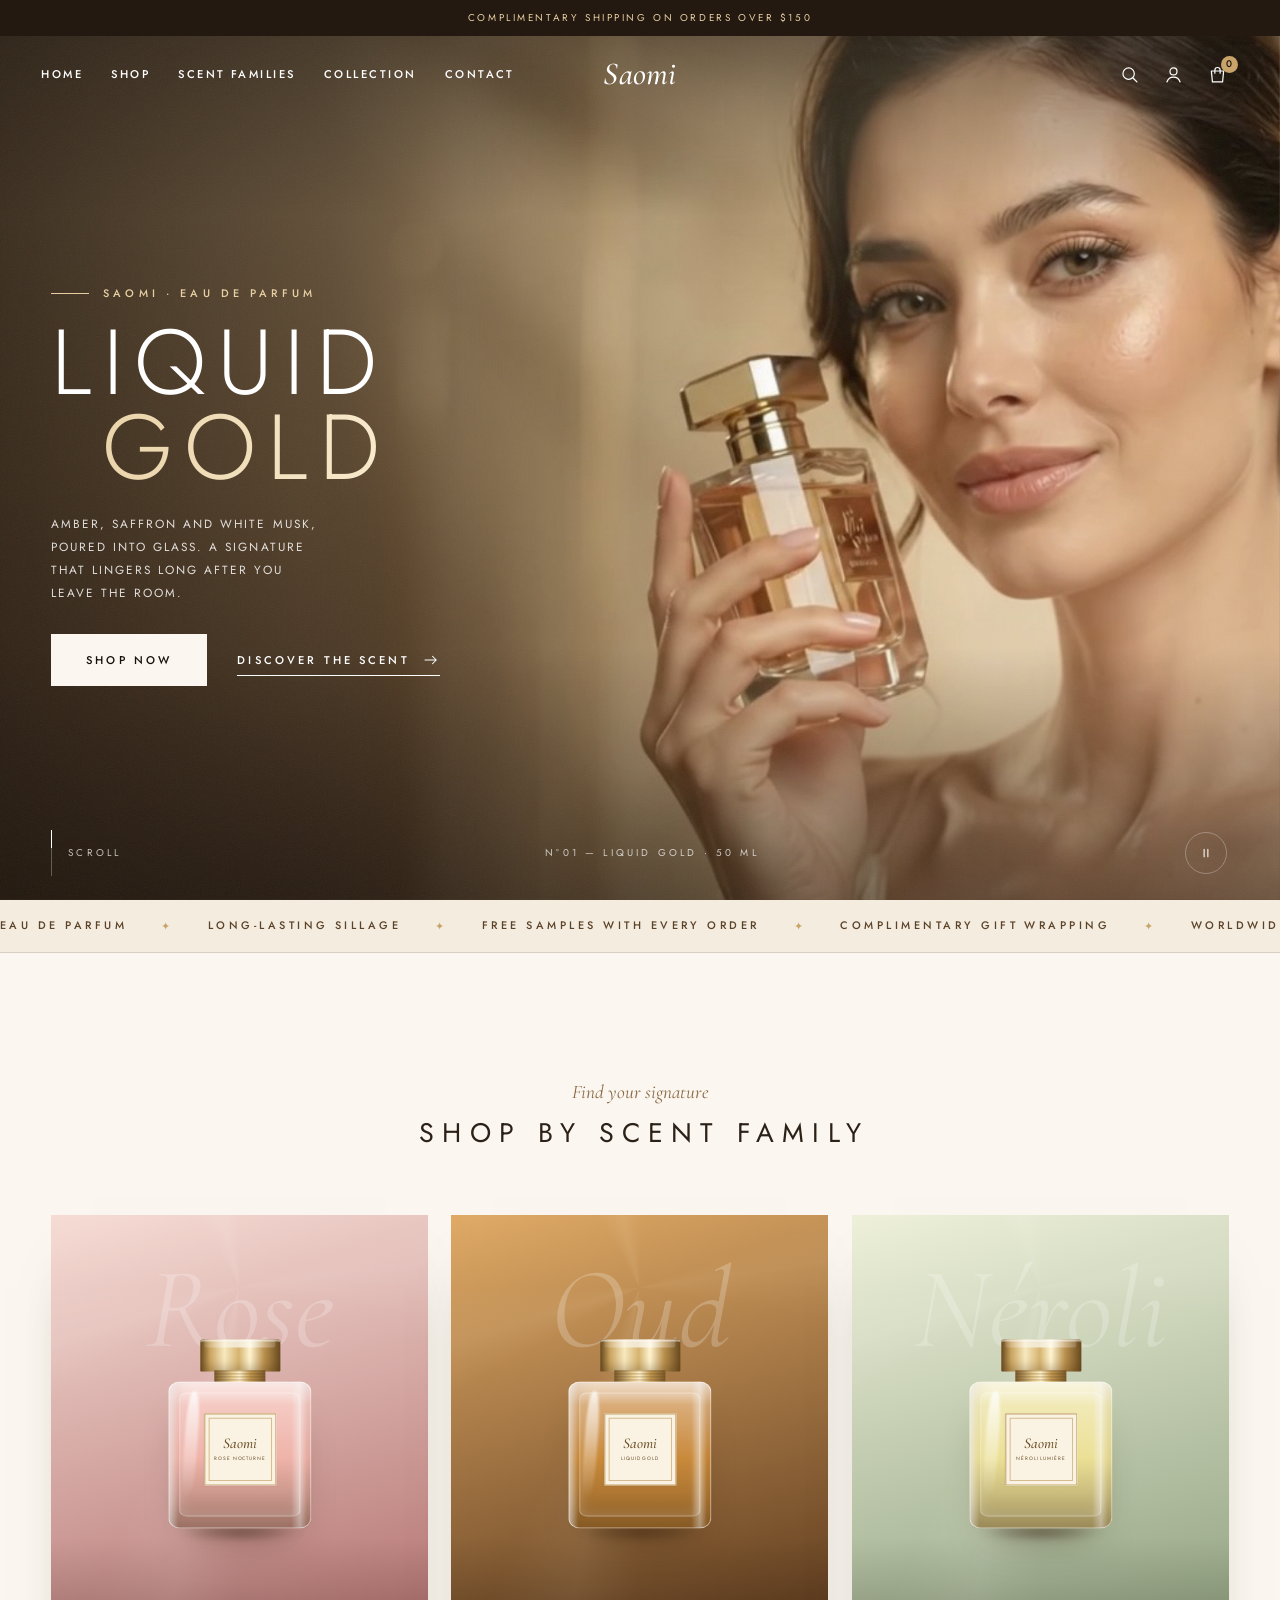
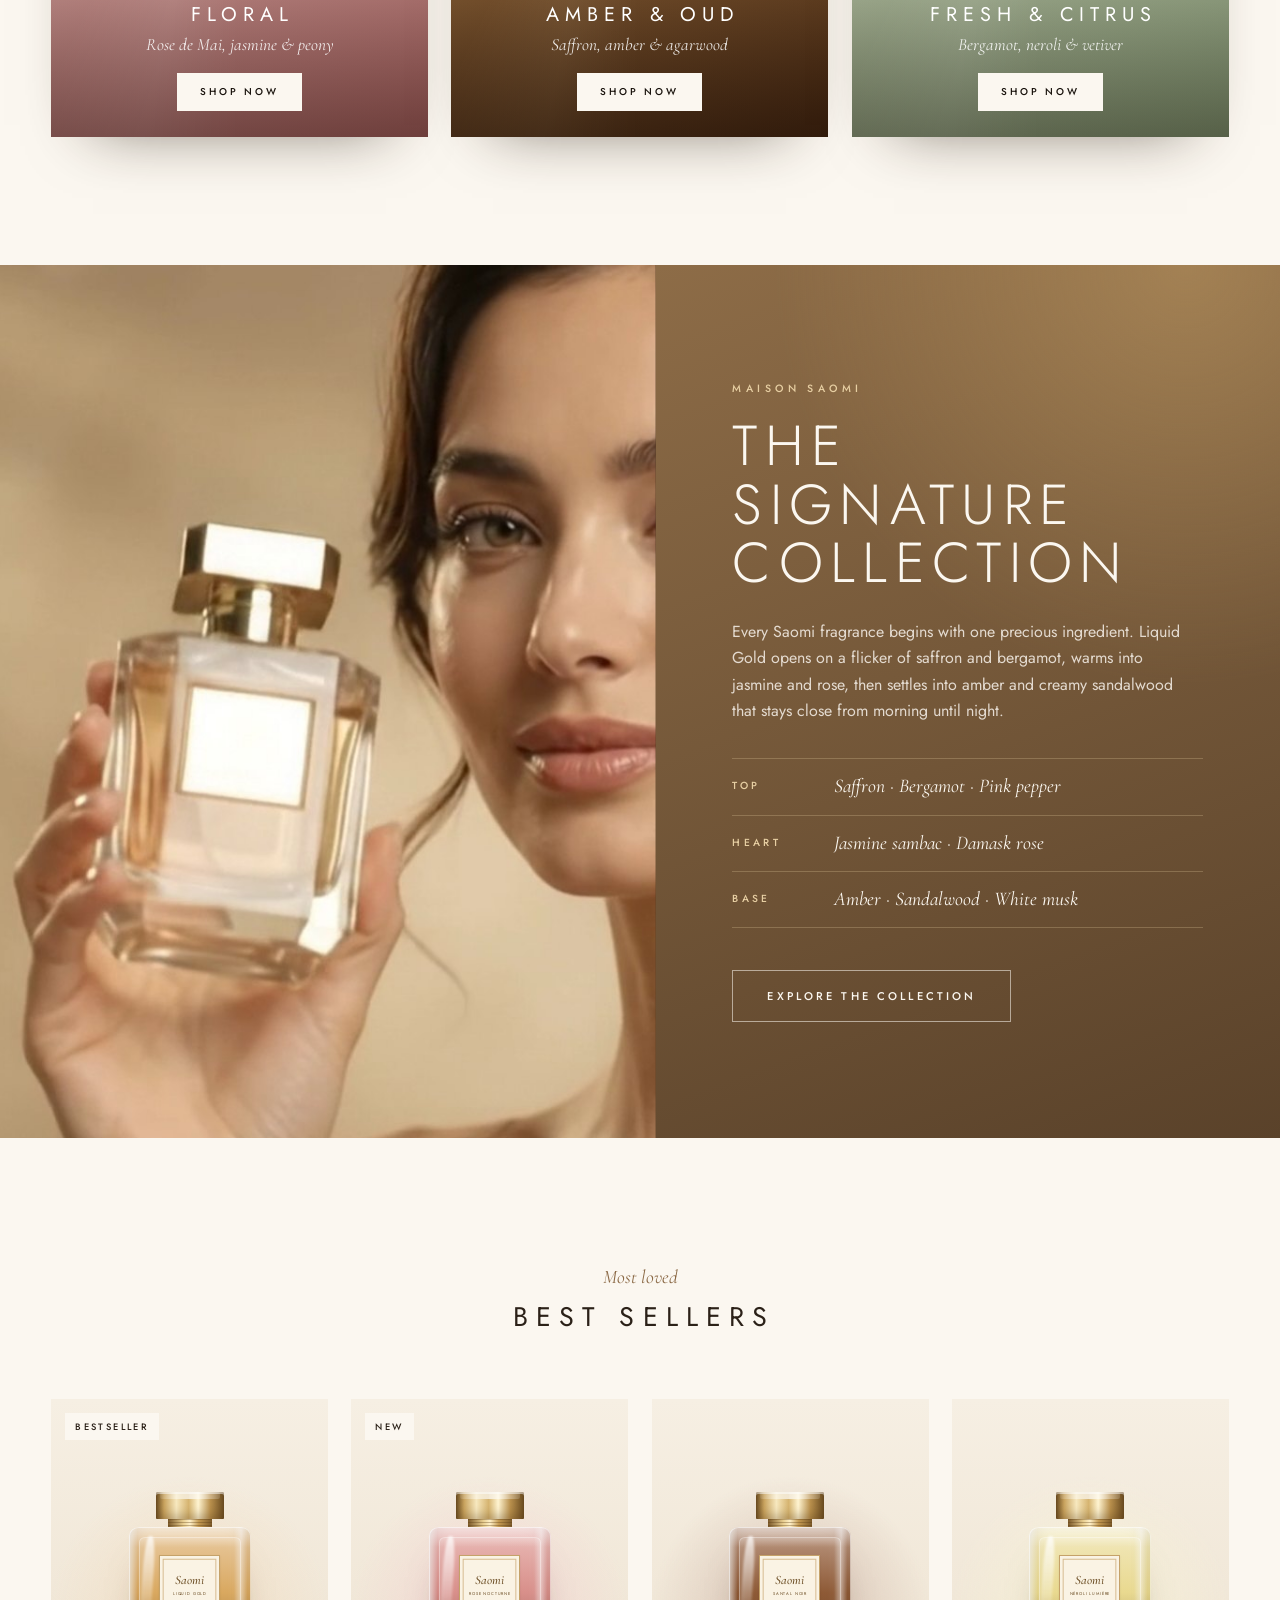
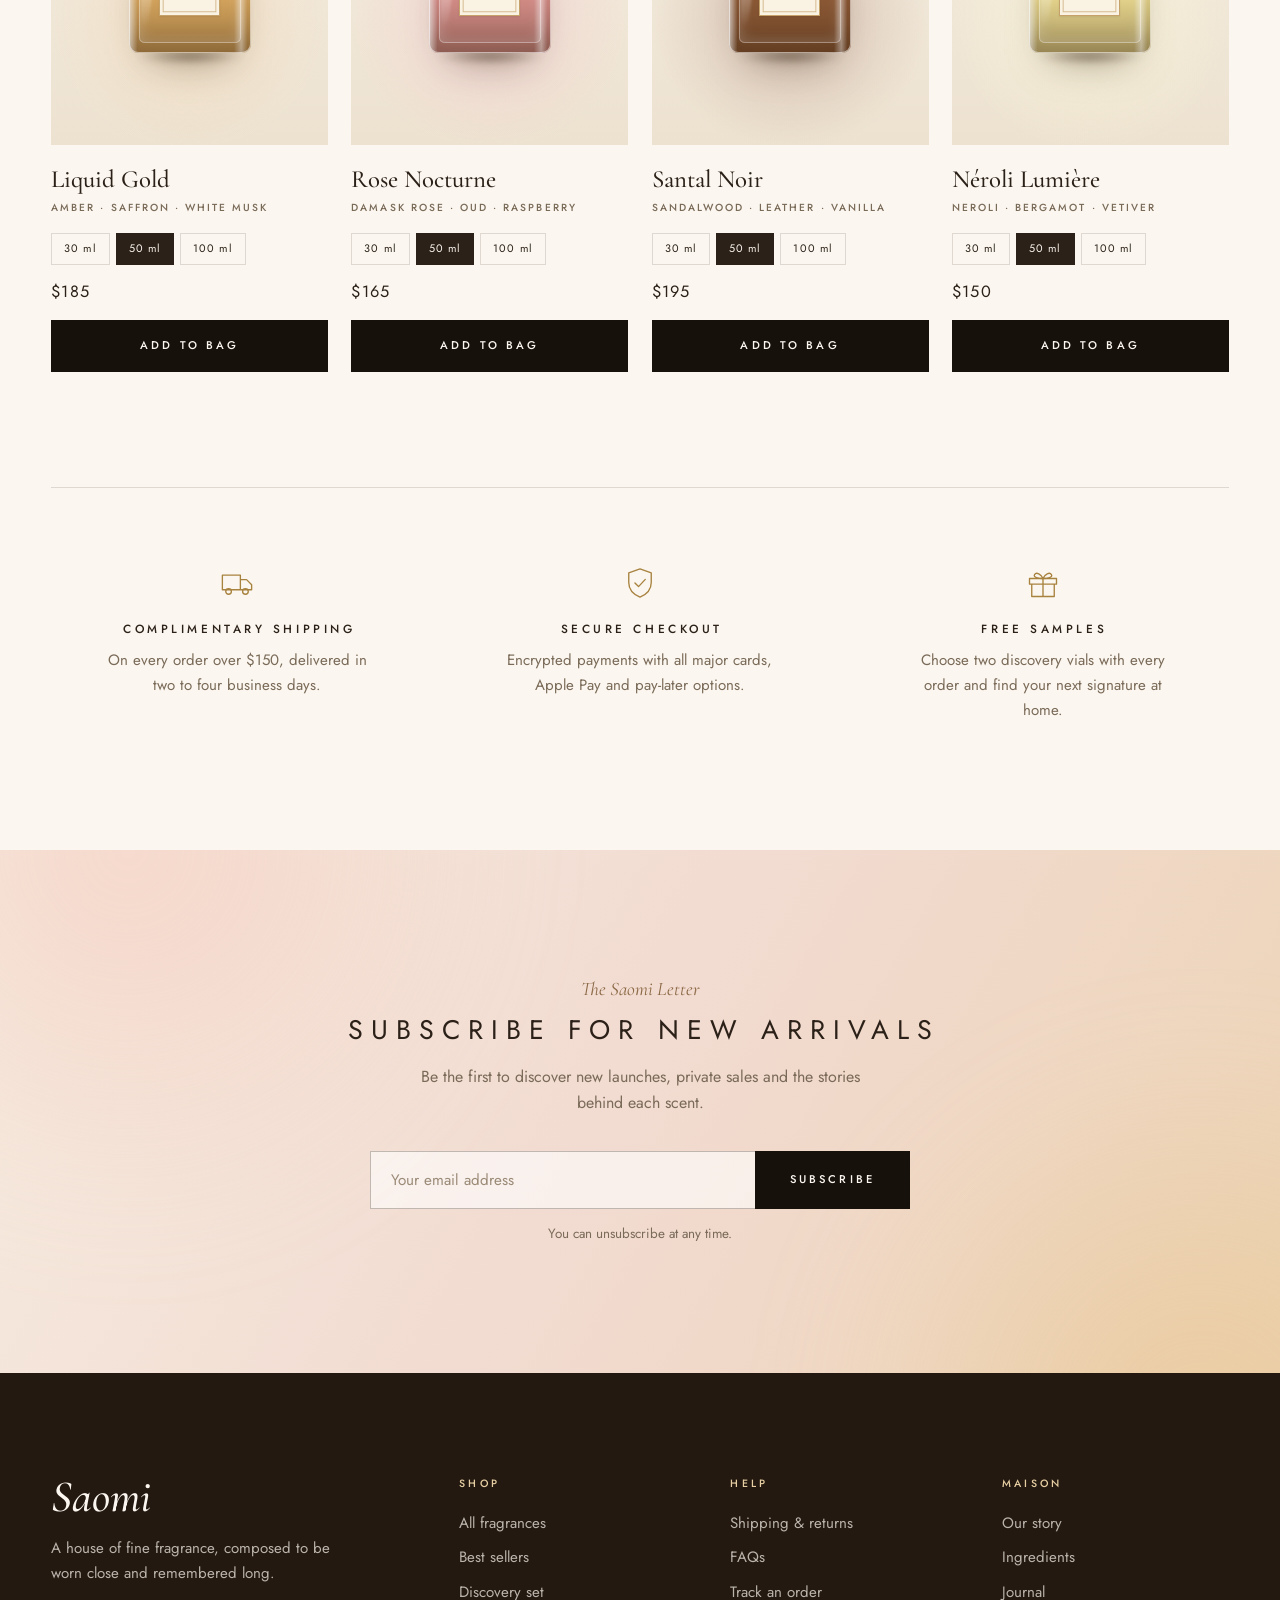
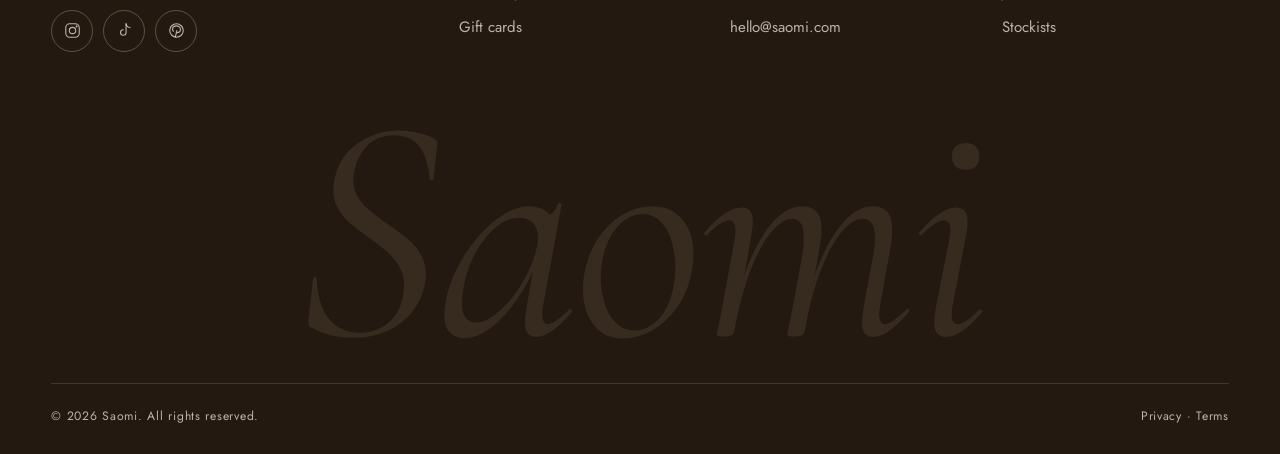
==== index.html @ f7438715 "Add animated Saomi perfume landing page Video hero with a crossfade loop, intro loader, scroll revea" ====
<!doctype html>
<html lang="en" class="no-js">
<head>
  <meta charset="utf-8">
  <meta name="viewport" content="width=device-width, initial-scale=1, viewport-fit=cover">
  <title>Saomi — Liquid Gold Eau de Parfum</title>
  <meta name="description" content="Saomi is a house of fine fragrance. Discover Liquid Gold, an eau de parfum of amber, saffron and white musk.">
  <meta name="theme-color" content="#231910">
  <meta property="og:title" content="Saomi — Liquid Gold Eau de Parfum">
  <meta property="og:description" content="Amber, saffron and white musk, poured into glass.">
  <meta property="og:image" content="assets/img/hero-poster.jpg">
  <link rel="icon" href="assets/img/favicon.svg" type="image/svg+xml">

  <script>
    // Flag JS early so the intro states apply before first paint; failsafe-reveal if main.js never runs.
    (function (d) {
      d.className = d.className.replace('no-js', 'js');
      setTimeout(function () { d.classList.add('is-loaded'); }, 5000);
    })(document.documentElement);
  </script>

  <link rel="preconnect" href="https://fonts.googleapis.com">
  <link rel="preconnect" href="https://fonts.gstatic.com" crossorigin>
  <link rel="stylesheet" href="https://fonts.googleapis.com/css2?family=Cormorant+Garamond:ital,wght@0,400;0,500;1,400;1,500&family=Jost:wght@300;400;500&display=swap">
  <link rel="preload" as="image" href="assets/img/hero-poster.jpg">
  <link rel="stylesheet" href="css/styles.css">
</head>
<body>
  <a class="skip-link" href="#main">Skip to content</a>

  <!-- Intro loader -->
  <div class="loader" aria-hidden="true">
    <div class="loader__inner">
      <span class="loader__logo"><span style="--i:0">S</span><span style="--i:1">a</span><span style="--i:2">o</span><span style="--i:3">m</span><span style="--i:4">i</span></span>
      <span class="loader__line"></span>
      <span class="loader__tag">Maison de Parfum</span>
    </div>
  </div>

  <!-- Announcement bar + header -->
  <div class="site-top" data-site-top>
    <div class="announce" aria-label="Store announcements">
      <p class="announce__msg is-active">Complimentary shipping on orders over $150</p>
      <p class="announce__msg">Two free samples with every order</p>
      <p class="announce__msg">Gift wrapping now available on all fragrances</p>
    </div>

    <header class="header">
      <div class="header__inner">
        <button class="icon-btn menu-toggle" type="button" aria-label="Open menu" aria-expanded="false" aria-controls="drawer" data-menu-open>
          <svg viewBox="0 0 24 24" aria-hidden="true"><path d="M3 8h18M3 16h12"/></svg>
        </button>

        <nav class="nav" aria-label="Primary">
          <a href="#top">Home</a>
          <a href="#bestsellers">Shop</a>
          <a href="#families">Scent Families</a>
          <a href="#collection">Collection</a>
          <a href="#contact">Contact</a>
        </nav>

        <a class="logo" href="#top" aria-label="Saomi home">Saomi</a>

        <div class="header__actions">
          <a class="icon-btn" href="#bestsellers" aria-label="Search">
            <svg viewBox="0 0 24 24" aria-hidden="true"><circle cx="11" cy="11" r="6.5"/><path d="m16 16 4.5 4.5"/></svg>
          </a>
          <a class="icon-btn icon-btn--account" href="#contact" aria-label="Account">
            <svg viewBox="0 0 24 24" aria-hidden="true"><circle cx="12" cy="8.5" r="4"/><path d="M4.5 20.5c1.2-3.6 4-5.5 7.5-5.5s6.3 1.9 7.5 5.5"/></svg>
          </a>
          <a class="icon-btn bag" href="#bestsellers" aria-label="Shopping bag, 0 items" data-bag>
            <svg viewBox="0 0 24 24" aria-hidden="true"><path d="M5 8h14l-1.2 12.5H6.2z"/><path d="M9 10.5V7a3 3 0 0 1 6 0v3.5"/></svg>
            <span class="bag__count" data-bag-count>0</span>
          </a>
        </div>
      </div>
    </header>
  </div>

  <!-- Mobile drawer -->
  <div class="drawer" id="drawer" data-drawer>
    <div class="drawer__overlay" data-menu-close></div>
    <div class="drawer__panel" role="dialog" aria-modal="true" aria-label="Menu">
      <div class="drawer__head">
        <span class="logo logo--dark">Saomi</span>
        <button class="icon-btn" type="button" aria-label="Close menu" data-menu-close>
          <svg viewBox="0 0 24 24" aria-hidden="true"><path d="m6 6 12 12M18 6 6 18"/></svg>
        </button>
      </div>
      <nav class="drawer__nav" aria-label="Mobile">
        <a href="#top" style="--i:0">Home</a>
        <a href="#bestsellers" style="--i:1">Shop</a>
        <a href="#families" style="--i:2">Scent Families</a>
        <a href="#collection" style="--i:3">Collection</a>
        <a href="#contact" style="--i:4">Contact</a>
      </nav>
      <p class="drawer__foot">Complimentary shipping on orders over $150</p>
    </div>
  </div>

  <main id="main">
    <!-- Hero -->
    <section class="hero" id="top" aria-label="Liquid Gold">
      <div class="hero__media" data-hero-media>
        <div class="hero__zoom">
          <video class="hero__video is-active is-front" src="assets/video/hero.mp4" poster="assets/img/hero-poster.jpg" autoplay loop muted playsinline preload="auto" data-hero-video></video>
          <video class="hero__video" data-src="assets/video/hero.mp4" muted playsinline preload="auto" data-hero-video></video>
        </div>
        <div class="hero__glow"></div>
        <div class="hero__shade"></div>
      </div>
      <div class="hero__grain" aria-hidden="true"></div>

      <div class="hero__content" data-hero-content>
        <p class="eyebrow" data-intro style="--d:.25s">Saomi · Eau de Parfum</p>
        <h1 class="hero__title">
          <span class="sr-only">Liquid Gold</span>
          <span class="line" aria-hidden="true"><span class="char" style="--i:0">L</span><span class="char" style="--i:1">i</span><span class="char" style="--i:2">q</span><span class="char" style="--i:3">u</span><span class="char" style="--i:4">i</span><span class="char" style="--i:5">d</span></span>
          <span class="line line--gold" aria-hidden="true">Gold</span>
        </h1>
        <p class="hero__text" data-intro style="--d:1.3s">Amber, saffron and white musk, poured into glass. A signature that lingers long after you leave the room.</p>
        <div class="hero__cta" data-intro style="--d:1.45s">
          <a class="btn btn--light" href="#bestsellers">Shop now</a>
          <a class="link-line" href="#collection">Discover the scent
            <svg viewBox="0 0 24 24" aria-hidden="true"><path d="M4 12h15m-5-5 5 5-5 5"/></svg>
          </a>
        </div>
      </div>

      <div class="hero__footer" data-intro style="--d:1.7s">
        <a class="scroll-cue" href="#families"><span class="scroll-cue__line"></span>Scroll</a>
        <p class="hero__meta">N°01 — Liquid Gold · 50 ml</p>
        <button class="video-toggle" type="button" aria-label="Pause background video" aria-pressed="false" data-video-toggle>
          <svg class="video-toggle__ring" viewBox="0 0 44 44" aria-hidden="true"><circle cx="22" cy="22" r="20" pathLength="100" data-video-progress/></svg>
          <svg class="video-toggle__icon video-toggle__icon--pause" viewBox="0 0 24 24" aria-hidden="true"><path d="M9.5 7v10M14.5 7v10"/></svg>
          <svg class="video-toggle__icon video-toggle__icon--play" viewBox="0 0 24 24" aria-hidden="true"><path d="M9 6.8v10.4l8.2-5.2z"/></svg>
        </button>
      </div>
    </section>

    <!-- Ticker -->
    <div class="marquee" aria-label="Why Saomi">
      <div class="marquee__track">
        <ul class="marquee__group">
          <li>Eau de parfum</li><li>Long-lasting sillage</li><li>Free samples with every order</li><li>Complimentary gift wrapping</li><li>Worldwide shipping</li><li>Buy now, pay later</li>
          <li>Eau de parfum</li><li>Long-lasting sillage</li><li>Free samples with every order</li><li>Complimentary gift wrapping</li><li>Worldwide shipping</li><li>Buy now, pay later</li>
        </ul>
        <ul class="marquee__group" aria-hidden="true">
          <li>Eau de parfum</li><li>Long-lasting sillage</li><li>Free samples with every order</li><li>Complimentary gift wrapping</li><li>Worldwide shipping</li><li>Buy now, pay later</li>
          <li>Eau de parfum</li><li>Long-lasting sillage</li><li>Free samples with every order</li><li>Complimentary gift wrapping</li><li>Worldwide shipping</li><li>Buy now, pay later</li>
        </ul>
      </div>
    </div>

    <!-- Shop by scent family -->
    <section class="section families" id="families" aria-labelledby="families-title">
      <div class="container">
        <header class="section-head" data-reveal>
          <p class="kicker">Find your signature</p>
          <h2 class="section-title" id="families-title">Shop by Scent Family</h2>
        </header>

        <ul class="families__grid" data-stagger>
          <li data-reveal>
            <a class="family-card" href="#bestsellers" data-tilt style="--c1:#f6dcd5;--c2:#a65e5d;--liquid:#efb3a9">
              <span class="family-card__rays" aria-hidden="true"></span>
              <span class="family-card__word" aria-hidden="true">Rose</span>
              <span class="bottle" aria-hidden="true"><span class="bottle__cap"></span><span class="bottle__neck"></span><span class="bottle__glass"><span class="bottle__label"><em>Saomi</em><small>Rose Nocturne</small></span></span></span>
              <div class="family-card__body">
                <h3 class="family-card__title">Floral</h3>
                <span class="family-card__notes">Rose de Mai, jasmine &amp; peony</span>
                <span class="btn btn--chip">Shop now</span>
              </div>
            </a>
          </li>
          <li data-reveal>
            <a class="family-card" href="#bestsellers" data-tilt style="--c1:#e0aa66;--c2:#43240f;--liquid:#c98a3a">
              <span class="family-card__rays" aria-hidden="true"></span>
              <span class="family-card__word" aria-hidden="true">Oud</span>
              <span class="bottle" aria-hidden="true"><span class="bottle__cap"></span><span class="bottle__neck"></span><span class="bottle__glass"><span class="bottle__label"><em>Saomi</em><small>Liquid Gold</small></span></span></span>
              <div class="family-card__body">
                <h3 class="family-card__title">Amber &amp; Oud</h3>
                <span class="family-card__notes">Saffron, amber &amp; agarwood</span>
                <span class="btn btn--chip">Shop now</span>
              </div>
            </a>
          </li>
          <li data-reveal>
            <a class="family-card" href="#bestsellers" data-tilt style="--c1:#eef0da;--c2:#7f9470;--liquid:#ece096">
              <span class="family-card__rays" aria-hidden="true"></span>
              <span class="family-card__word" aria-hidden="true">Néroli</span>
              <span class="bottle" aria-hidden="true"><span class="bottle__cap"></span><span class="bottle__neck"></span><span class="bottle__glass"><span class="bottle__label"><em>Saomi</em><small>Néroli Lumière</small></span></span></span>
              <div class="family-card__body">
                <h3 class="family-card__title">Fresh &amp; Citrus</h3>
                <span class="family-card__notes">Bergamot, neroli &amp; vetiver</span>
                <span class="btn btn--chip">Shop now</span>
              </div>
            </a>
          </li>
        </ul>
      </div>
    </section>

    <!-- Signature collection (split) -->
    <section class="feature" id="collection" aria-labelledby="collection-title">
      <div class="feature__media" data-reveal="clip">
        <img src="assets/img/feature.jpg" alt="A woman holds a gold-capped bottle of Saomi Liquid Gold beside her face" width="860" height="1080" loading="lazy" data-parallax="60">
      </div>
      <div class="feature__panel">
        <div class="feature__inner" data-stagger>
          <p class="feature__label" data-reveal>Maison Saomi</p>
          <h2 class="feature__title" id="collection-title" data-reveal>The Signature Collection</h2>
          <p class="feature__text" data-reveal>Every Saomi fragrance begins with one precious ingredient. Liquid Gold opens on a flicker of saffron and bergamot, warms into jasmine and rose, then settles into amber and creamy sandalwood that stays close from morning until night.</p>
          <dl class="notes" data-reveal>
            <div><dt>Top</dt><dd>Saffron · Bergamot · Pink pepper</dd></div>
            <div><dt>Heart</dt><dd>Jasmine sambac · Damask rose</dd></div>
            <div><dt>Base</dt><dd>Amber · Sandalwood · White musk</dd></div>
          </dl>
          <div data-reveal><a class="btn btn--ghost" href="#bestsellers">Explore the collection</a></div>
        </div>
      </div>
    </section>

    <!-- Best sellers -->
    <section class="section bestsellers" id="bestsellers" aria-labelledby="bestsellers-title">
      <div class="container">
        <header class="section-head" data-reveal>
          <p class="kicker">Most loved</p>
          <h2 class="section-title" id="bestsellers-title">Best Sellers</h2>
        </header>

        <ul class="products" data-stagger>
          <li class="product" data-reveal>
            <div class="product__media" style="--liquid:#d9a85f">
              <span class="badge">Bestseller</span>
              <span class="bottle" aria-hidden="true"><span class="bottle__cap"></span><span class="bottle__neck"></span><span class="bottle__glass"><span class="bottle__label"><em>Saomi</em><small>Liquid Gold</small></span></span></span>
            </div>
            <h3 class="product__name">Liquid Gold</h3>
            <p class="product__notes">Amber · Saffron · White musk</p>
            <fieldset class="sizes">
              <legend class="sr-only">Size for Liquid Gold</legend>
              <label><input type="radio" name="size-liquid-gold" value="30 ml" data-price="125"><span>30 ml</span></label>
              <label><input type="radio" name="size-liquid-gold" value="50 ml" data-price="185" checked><span>50 ml</span></label>
              <label><input type="radio" name="size-liquid-gold" value="100 ml" data-price="265"><span>100 ml</span></label>
            </fieldset>
            <p class="price">$185</p>
            <button class="btn btn--dark btn--block" type="button" data-add="Liquid Gold">Add to bag</button>
          </li>

          <li class="product" data-reveal>
            <div class="product__media" style="--liquid:#d88f8a">
              <span class="badge">New</span>
              <span class="bottle" aria-hidden="true"><span class="bottle__cap"></span><span class="bottle__neck"></span><span class="bottle__glass"><span class="bottle__label"><em>Saomi</em><small>Rose Nocturne</small></span></span></span>
            </div>
            <h3 class="product__name">Rose Nocturne</h3>
            <p class="product__notes">Damask rose · Oud · Raspberry</p>
            <fieldset class="sizes">
              <legend class="sr-only">Size for Rose Nocturne</legend>
              <label><input type="radio" name="size-rose-nocturne" value="30 ml" data-price="115"><span>30 ml</span></label>
              <label><input type="radio" name="size-rose-nocturne" value="50 ml" data-price="165" checked><span>50 ml</span></label>
              <label><input type="radio" name="size-rose-nocturne" value="100 ml" data-price="240"><span>100 ml</span></label>
            </fieldset>
            <p class="price">$165</p>
            <button class="btn btn--dark btn--block" type="button" data-add="Rose Nocturne">Add to bag</button>
          </li>

          <li class="product" data-reveal>
            <div class="product__media" style="--liquid:#8e5a36">
              <span class="bottle" aria-hidden="true"><span class="bottle__cap"></span><span class="bottle__neck"></span><span class="bottle__glass"><span class="bottle__label"><em>Saomi</em><small>Santal Noir</small></span></span></span>
            </div>
            <h3 class="product__name">Santal Noir</h3>
            <p class="product__notes">Sandalwood · Leather · Vanilla</p>
            <fieldset class="sizes">
              <legend class="sr-only">Size for Santal Noir</legend>
              <label><input type="radio" name="size-santal-noir" value="30 ml" data-price="135"><span>30 ml</span></label>
              <label><input type="radio" name="size-santal-noir" value="50 ml" data-price="195" checked><span>50 ml</span></label>
              <label><input type="radio" name="size-santal-noir" value="100 ml" data-price="280"><span>100 ml</span></label>
            </fieldset>
            <p class="price">$195</p>
            <button class="btn btn--dark btn--block" type="button" data-add="Santal Noir">Add to bag</button>
          </li>

          <li class="product" data-reveal>
            <div class="product__media" style="--liquid:#e9d98f">
              <span class="bottle" aria-hidden="true"><span class="bottle__cap"></span><span class="bottle__neck"></span><span class="bottle__glass"><span class="bottle__label"><em>Saomi</em><small>Néroli Lumière</small></span></span></span>
            </div>
            <h3 class="product__name">Néroli Lumière</h3>
            <p class="product__notes">Neroli · Bergamot · Vetiver</p>
            <fieldset class="sizes">
              <legend class="sr-only">Size for Néroli Lumière</legend>
              <label><input type="radio" name="size-neroli-lumiere" value="30 ml" data-price="105"><span>30 ml</span></label>
              <label><input type="radio" name="size-neroli-lumiere" value="50 ml" data-price="150" checked><span>50 ml</span></label>
              <label><input type="radio" name="size-neroli-lumiere" value="100 ml" data-price="215"><span>100 ml</span></label>
            </fieldset>
            <p class="price">$150</p>
            <button class="btn btn--dark btn--block" type="button" data-add="Néroli Lumière">Add to bag</button>
          </li>
        </ul>

        <!-- Perks -->
        <ul class="perks" data-stagger>
          <li class="perk" data-reveal>
            <svg viewBox="0 0 32 32" aria-hidden="true"><path d="M3 9h16v13H3zM19 13h5.5l4.5 4.5V22h-10"/><circle cx="8.5" cy="23.5" r="2.5"/><circle cx="23.5" cy="23.5" r="2.5"/></svg>
            <h3>Complimentary Shipping</h3>
            <p>On every order over $150, delivered in two to four business days.</p>
          </li>
          <li class="perk" data-reveal>
            <svg viewBox="0 0 32 32" aria-hidden="true"><path d="M16 3.5 26 7v8.5c0 6-4.2 10.6-10 13-5.8-2.4-10-7-10-13V7z"/><path d="m11.5 16 3.2 3.2 6-6.4"/></svg>
            <h3>Secure Checkout</h3>
            <p>Encrypted payments with all major cards, Apple Pay and pay-later options.</p>
          </li>
          <li class="perk" data-reveal>
            <svg viewBox="0 0 32 32" aria-hidden="true"><path d="M4 12h24v5H4zM6 17h20v11H6zM16 12v16"/><path d="M16 12c-1.5-4-6-6-7.5-3.5S12 12 16 12zm0 0c1.5-4 6-6 7.5-3.5S20 12 16 12z"/></svg>
            <h3>Free Samples</h3>
            <p>Choose two discovery vials with every order and find your next signature at home.</p>
          </li>
        </ul>
      </div>
    </section>

    <!-- Newsletter -->
    <section class="section newsletter" aria-labelledby="newsletter-title">
      <div class="newsletter__inner" data-reveal>
        <p class="kicker">The Saomi Letter</p>
        <h2 class="section-title" id="newsletter-title">Subscribe for New Arrivals</h2>
        <p class="newsletter__text">Be the first to discover new launches, private sales and the stories behind each scent.</p>
        <form class="newsletter__form" novalidate data-newsletter>
          <label class="sr-only" for="email">Email address</label>
          <input id="email" name="email" type="email" placeholder="Your email address" autocomplete="email" required>
          <button class="btn btn--dark" type="submit">Subscribe</button>
        </form>
        <p class="form-msg" role="status" data-form-msg>You can unsubscribe at any time.</p>
      </div>
    </section>
  </main>

  <footer class="footer" id="contact">
    <div class="container">
      <div class="footer__top">
        <div class="footer__brand">
          <a class="footer__logo" href="#top">Saomi</a>
          <p>A house of fine fragrance, composed to be worn close and remembered long.</p>
          <div class="socials">
            <a href="#" aria-label="Saomi on Instagram"><svg viewBox="0 0 24 24" aria-hidden="true"><rect x="3.5" y="3.5" width="17" height="17" rx="5"/><circle cx="12" cy="12" r="4"/><circle cx="17.2" cy="6.8" r=".6"/></svg></a>
            <a href="#" aria-label="Saomi on TikTok"><svg viewBox="0 0 24 24" aria-hidden="true"><path d="M14 3.5v11a3.5 3.5 0 1 1-3.5-3.5"/><path d="M14 3.5c.4 2.6 2.4 4.6 5 4.8"/></svg></a>
            <a href="#" aria-label="Saomi on Pinterest"><svg viewBox="0 0 24 24" aria-hidden="true"><circle cx="12" cy="12" r="8.5"/><path d="M10.6 20.2 12.4 12m-.5 2.4c2.8.9 5.1-1 5.1-3.8 0-2.6-2.2-4.4-5-4.4-3.1 0-5 2-5 4.4 0 1 .4 1.9 1.1 2.4"/></svg></a>
          </div>
        </div>
        <div>
          <h3>Shop</h3>
          <ul><li><a href="#bestsellers">All fragrances</a></li><li><a href="#bestsellers">Best sellers</a></li><li><a href="#families">Discovery set</a></li><li><a href="#bestsellers">Gift cards</a></li></ul>
        </div>
        <div>
          <h3>Help</h3>
          <ul><li><a href="#contact">Shipping &amp; returns</a></li><li><a href="#contact">FAQs</a></li><li><a href="#contact">Track an order</a></li><li><a href="mailto:hello@saomi.com">hello@saomi.com</a></li></ul>
        </div>
        <div>
          <h3>Maison</h3>
          <ul><li><a href="#collection">Our story</a></li><li><a href="#collection">Ingredients</a></li><li><a href="#contact">Journal</a></li><li><a href="#contact">Stockists</a></li></ul>
        </div>
      </div>

      <p class="footer__mark" aria-hidden="true" data-reveal>Saomi</p>

      <div class="footer__bottom">
        <p>© 2026 Saomi. All rights reserved.</p>
        <p><a href="#contact">Privacy</a> · <a href="#contact">Terms</a></p>
      </div>
    </div>
  </footer>

  <div class="toast" role="status" aria-live="polite" data-toast></div>

  <script src="js/main.js" defer></script>
</body>
</html>
---- css/styles.css ----
/* ==========================================================================
   Saomi — luxury perfume landing page
   ========================================================================== */

:root {
  --ivory: #fbf7f0;
  --cream: #f4ecdf;
  --sand: #e9dcc6;
  --champagne: #e7cfa3;
  --gold: #c9a46a;
  --gold-deep: #a8823f;
  --bronze: #8a6844;
  --umber: #5b4329;
  --espresso: #231910;
  --ink: #17110b;
  --text: #2b2118;
  --muted: #7a6a58;
  --line: rgba(43, 33, 24, .14);

  --font-sans: "Jost", "Helvetica Neue", Arial, sans-serif;
  --font-serif: "Cormorant Garamond", "Times New Roman", serif;

  --gutter: clamp(18px, 4vw, 64px);
  --maxw: 1360px;
  --announce-h: 34px;
  --header-h: 64px;

  --ease: cubic-bezier(.22, .61, .36, 1);
  --ease-out: cubic-bezier(.16, 1, .3, 1);
  --ease-io: cubic-bezier(.77, 0, .18, 1);
}

@media (min-width: 1000px) {
  :root { --announce-h: 36px; --header-h: 76px; }
}

/* ---------- Base ---------- */

*, *::before, *::after { box-sizing: border-box; }

html {
  -webkit-text-size-adjust: 100%;
  scroll-behavior: smooth;
  color-scheme: light;
}

body {
  margin: 0;
  background: var(--ivory);
  color: var(--text);
  font: 400 16px/1.65 var(--font-sans);
  -webkit-font-smoothing: antialiased;
  -moz-osx-font-smoothing: grayscale;
  overflow-x: hidden;
}

.js:not(.is-loaded) body,
body.menu-open { overflow: hidden; }

img, video, svg { display: block; max-width: 100%; }
a { color: inherit; text-decoration: none; }
button { font: inherit; color: inherit; background: none; border: 0; padding: 0; cursor: pointer; }
ul { list-style: none; margin: 0; padding: 0; }
h1, h2, h3, p { margin: 0; }

:focus-visible { outline: 2px solid var(--gold); outline-offset: 3px; }

svg { fill: none; stroke: currentColor; stroke-width: 1.4; stroke-linecap: round; stroke-linejoin: round; }

.sr-only {
  position: absolute !important;
  width: 1px; height: 1px;
  padding: 0; margin: -1px;
  overflow: hidden; clip: rect(0 0 0 0);
  white-space: nowrap; border: 0;
}

.skip-link {
  position: fixed; top: 10px; left: 10px; z-index: 200;
  padding: 10px 16px;
  background: var(--ink); color: var(--ivory);
  transform: translateY(-160%);
  transition: transform .3s var(--ease-out);
}
.skip-link:focus { transform: none; }

.container { max-width: var(--maxw); margin: 0 auto; }
.section { padding: clamp(76px, 10vw, 150px) var(--gutter); }

/* ---------- Typography helpers ---------- */

.eyebrow {
  display: inline-flex; align-items: center; gap: 14px;
  font-size: .68rem; font-weight: 500;
  letter-spacing: .38em; text-transform: uppercase;
  color: var(--champagne);
}
.eyebrow::before { content: ""; width: 38px; height: 1px; background: currentColor; }

.section-head { text-align: center; margin-bottom: clamp(38px, 5vw, 68px); }

.kicker {
  margin-bottom: 10px;
  font: italic 400 clamp(1.1rem, 1.5vw, 1.35rem)/1.2 var(--font-serif);
  color: var(--bronze);
}

.section-title {
  font-weight: 400;
  font-size: clamp(1.2rem, 2.1vw, 1.9rem);
  line-height: 1.35;
  letter-spacing: .3em;
  text-indent: .3em;
  text-transform: uppercase;
}

/* ---------- Buttons ---------- */

.btn {
  --btn-fill: var(--gold);
  position: relative;
  display: inline-flex; align-items: center; justify-content: center; gap: 12px;
  min-height: 52px; padding: 0 34px;
  font-size: .7rem; font-weight: 500;
  letter-spacing: .28em; text-transform: uppercase;
  border: 1px solid currentColor;
  overflow: hidden; isolation: isolate;
  transition: color .5s var(--ease-out), border-color .5s var(--ease-out);
  white-space: nowrap;
}
.btn::before {
  content: "";
  position: absolute; inset: 0; z-index: -1;
  background: var(--btn-fill);
  transform: scaleX(0); transform-origin: right;
  transition: transform .65s var(--ease-out);
}
.btn:hover::before, .btn:focus-visible::before { transform: scaleX(1); transform-origin: left; }

.btn--light { background: var(--ivory); color: var(--ink); border-color: var(--ivory); }
.btn--light:hover { border-color: var(--gold); }

.btn--ghost { color: var(--ivory); border-color: rgba(251, 247, 240, .55); --btn-fill: var(--ivory); }
.btn--ghost:hover { color: var(--ink); border-color: var(--ivory); }

.btn--dark { background: var(--ink); color: var(--ivory); border-color: var(--ink); --btn-fill: var(--gold-deep); }
.btn--dark:hover { border-color: var(--gold-deep); }

.btn--block { width: 100%; }

.btn--chip {
  min-height: 38px; padding: 0 22px;
  font-size: .62rem;
  background: var(--ivory); color: var(--ink); border-color: var(--ivory);
}

.link-line {
  position: relative;
  display: inline-flex; align-items: center; gap: 12px;
  padding: 12px 0;
  font-size: .7rem; font-weight: 500;
  letter-spacing: .28em; text-transform: uppercase;
}
.link-line::after {
  content: "";
  position: absolute; left: 0; right: 0; bottom: 6px;
  height: 1px; background: currentColor;
  transform-origin: left;
  transition: transform .6s var(--ease-out);
}
.link-line svg { width: 18px; height: 18px; transition: transform .6s var(--ease-out); }
.link-line:hover::after { transform: scaleX(.3); }
.link-line:hover svg { transform: translateX(6px); }

/* ---------- Loader ---------- */

.loader { display: none; }

.js .loader {
  position: fixed; inset: 0; z-index: 100;
  display: grid; place-items: center;
  background: var(--espresso);
  color: var(--champagne);
  transition: transform 1.15s var(--ease-io), visibility 0s linear 1.15s;
}
.is-loaded .loader { transform: translateY(-100%); visibility: hidden; }

.loader__inner {
  display: grid; justify-items: center; gap: 16px;
  transition: transform 1.15s var(--ease-io), opacity .6s;
}
.is-loaded .loader__inner { transform: translateY(30vh); opacity: 0; }

.loader__logo { font: italic 400 clamp(3.4rem, 9vw, 6rem)/1 var(--font-serif); }
.loader__logo span {
  display: inline-block;
  opacity: 0; transform: translateY(.35em); filter: blur(8px);
  animation: rise .95s var(--ease-out) forwards;
  animation-delay: calc(var(--i) * 80ms + 120ms);
}

.loader__line {
  position: relative;
  width: 130px; height: 1px;
  background: rgba(231, 207, 163, .22);
  overflow: hidden;
}
.loader__line::after {
  content: "";
  position: absolute; inset: 0;
  background: var(--champagne);
  transform: scaleX(0); transform-origin: left;
  animation: grow 1.3s var(--ease-io) .35s forwards;
}

.loader__tag {
  font-size: .62rem; letter-spacing: .5em; text-indent: .5em; text-transform: uppercase;
  opacity: 0;
  animation: fade .9s ease .7s forwards;
}

@keyframes rise { to { opacity: 1; transform: none; filter: none; } }
@keyframes grow { to { transform: scaleX(1); } }
@keyframes fade { to { opacity: 1; } }

/* ---------- Announcement + header ---------- */

.site-top {
  position: fixed; inset: 0 0 auto; z-index: 50;
  transition: transform .7s var(--ease-out);
}
.site-top.is-scrolled { transform: translateY(calc(-1 * var(--announce-h))); }
.site-top.is-hidden { transform: translateY(calc(-1 * (var(--announce-h) + var(--header-h) + 4px))); }

.announce {
  position: relative;
  height: var(--announce-h);
  display: grid; place-items: center;
  overflow: hidden;
  background: var(--espresso);
  color: var(--champagne);
  font-size: .62rem; letter-spacing: .26em; text-transform: uppercase;
}
.announce__msg {
  position: absolute;
  padding: 0 16px;
  white-space: nowrap;
  opacity: 0; transform: translateY(10px);
  transition: opacity .45s ease, transform .6s var(--ease-out);
}
.announce__msg.is-active { opacity: 1; transform: none; transition-delay: .35s; }
.announce__msg.is-leaving { opacity: 0; transform: translateY(-10px); }

.header {
  height: var(--header-h);
  color: #fff;
  transition: background-color .5s ease, color .5s ease, box-shadow .5s ease;
}
.is-scrolled .header {
  background: rgba(251, 247, 240, .86);
  -webkit-backdrop-filter: saturate(1.5) blur(16px);
  backdrop-filter: saturate(1.5) blur(16px);
  color: var(--text);
  box-shadow: 0 1px 0 var(--line);
}

.header__inner {
  height: 100%;
  display: grid; grid-template-columns: 1fr auto 1fr; align-items: center;
  padding: 0 calc(var(--gutter) - 10px);
}

.nav { display: none; }
.nav a {
  position: relative;
  padding: 8px 0;
  font-size: .7rem; font-weight: 500;
  letter-spacing: .22em; text-transform: uppercase;
}
.nav a::after {
  content: "";
  position: absolute; left: 0; right: 0; bottom: 2px;
  height: 1px; background: currentColor;
  transform: scaleX(0); transform-origin: right;
  transition: transform .5s var(--ease-out);
}
.nav a:hover::after { transform: scaleX(1); transform-origin: left; }

.logo {
  justify-self: center;
  font: italic 500 clamp(1.75rem, 2.5vw, 2.35rem)/1 var(--font-serif);
  letter-spacing: .01em;
}
.logo--dark { color: var(--text); }

.header__actions { justify-self: end; display: flex; align-items: center; gap: 2px; }

.icon-btn {
  position: relative;
  width: 42px; height: 42px;
  display: grid; place-items: center;
  border-radius: 50%;
  transition: background-color .3s ease;
}
.icon-btn:hover { background: rgba(255, 255, 255, .14); }
.is-scrolled .icon-btn:hover, .drawer .icon-btn:hover { background: rgba(43, 33, 24, .06); }
.icon-btn svg { width: 21px; height: 21px; }
.icon-btn--account { display: none; }

.menu-toggle { justify-self: start; }

.bag__count {
  position: absolute; top: 3px; right: 1px;
  min-width: 17px; height: 17px; padding: 0 4px;
  display: grid; place-items: center;
  border-radius: 9px;
  background: var(--gold); color: var(--ink);
  font-size: .6rem; font-weight: 500; line-height: 1;
}
.bag__count.is-bump { animation: bump .6s var(--ease-out); }
@keyframes bump { 30% { transform: scale(1.45); } }

@media (min-width: 640px) {
  .icon-btn--account { display: grid; }
}

@media (min-width: 1180px) {
  .nav { display: flex; gap: clamp(20px, 2.2vw, 34px); white-space: nowrap; }
  .menu-toggle { display: none; }
}

/* ---------- Mobile drawer ---------- */

.drawer {
  position: fixed; inset: 0; z-index: 60;
  visibility: hidden;
  transition: visibility 0s linear .7s;
}
.drawer.is-open { visibility: visible; transition: none; }

.drawer__overlay {
  position: absolute; inset: 0;
  background: rgba(23, 17, 11, .5);
  opacity: 0;
  transition: opacity .6s ease;
}
.drawer.is-open .drawer__overlay { opacity: 1; }

.drawer__panel {
  position: absolute; inset: 0 auto 0 0;
  width: min(420px, 88vw);
  display: flex; flex-direction: column;
  padding: 14px var(--gutter) 30px;
  background: var(--ivory);
  transform: translateX(-100%);
  transition: transform .7s var(--ease-io);
}
.drawer.is-open .drawer__panel { transform: none; }

.drawer__head { display: flex; align-items: center; justify-content: space-between; margin-bottom: 30px; }
.drawer__head .logo { font-size: 2rem; }

.drawer__nav a {
  display: block;
  padding: 10px 0;
  border-bottom: 1px solid var(--line);
  font: italic 400 2.1rem/1.25 var(--font-serif);
  opacity: 0; transform: translateX(-24px);
  transition: opacity .5s ease, transform .7s var(--ease-out);
}
.drawer.is-open .drawer__nav a {
  opacity: 1; transform: none;
  transition-delay: calc(var(--i) * 60ms + .25s);
}

.drawer__foot {
  margin-top: auto;
  font-size: .66rem; letter-spacing: .24em; text-transform: uppercase;
  color: var(--muted);
}

/* ==========================================================================
   Hero
   Portrait screens: video on top, copy below on espresso.
   Landscape screens: video bleeds right, copy overlays on the left.
   ========================================================================== */

.hero {
  position: relative;
  isolation: isolate;
  min-height: 100vh;
  min-height: 100svh;
  display: flex; flex-direction: column; justify-content: flex-end;
  padding-top: calc(var(--announce-h) + var(--header-h) + 24px); /* copy never slides under the header */
  overflow: hidden;
  background: var(--espresso);
  color: #fff;
}

.hero__media {
  position: absolute; inset: 0 0 auto;
  height: 66%;
  z-index: -1;
  overflow: hidden;
  will-change: transform;
  /* Fade the box itself so its bottom edge can never show as a seam. */
  -webkit-mask-image: linear-gradient(180deg, #000 80%, transparent 99%);
  mask-image: linear-gradient(180deg, #000 80%, transparent 99%);
}

.hero__zoom { position: absolute; inset: 0; }

.hero__video {
  position: absolute; inset: 0;
  width: 100%; height: 100%;
  object-fit: cover;
  object-position: 43% 40%;
  opacity: 0;
  transition: opacity 1.2s linear;
}
.hero__video.is-active { opacity: 1; }
.hero__video.is-front { z-index: 1; }

.hero__shade {
  position: absolute; inset: 0; z-index: 2;
  background:
    linear-gradient(180deg,
      rgba(23, 17, 11, .6) 0%,
      rgba(23, 17, 11, 0) 24%,
      rgba(23, 17, 11, 0) 46%,
      rgba(35, 25, 16, .85) 82%,
      var(--espresso) 94%);
}

.hero__glow {
  position: absolute; inset: 0; z-index: 1;
  pointer-events: none;
  background:
    radial-gradient(40% 52% at 92% 70%, rgba(255, 176, 148, .34), transparent 70%),
    radial-gradient(32% 42% at 72% 12%, rgba(255, 228, 176, .26), transparent 70%);
  mix-blend-mode: screen;
  animation: glow 9s ease-in-out infinite alternate;
}
@keyframes glow {
  from { opacity: .55; transform: translate3d(0, 0, 0); }
  to   { opacity: 1;   transform: translate3d(-3%, -2%, 0); }
}

.hero__grain {
  position: absolute; inset: -20%; z-index: 0;
  pointer-events: none;
  opacity: .07;
  background-image: url("data:image/svg+xml,%3Csvg xmlns='http://www.w3.org/2000/svg' width='160' height='160'%3E%3Cfilter id='n'%3E%3CfeTurbulence type='fractalNoise' baseFrequency='.85' numOctaves='3' stitchTiles='stitch'/%3E%3C/filter%3E%3Crect width='100%25' height='100%25' filter='url(%23n)'/%3E%3C/svg%3E");
  animation: grain 1.4s steps(5) infinite;
}
@keyframes grain {
  0%   { transform: translate(0, 0); }
  20%  { transform: translate(-4%, 3%); }
  40%  { transform: translate(3%, -4%); }
  60%  { transform: translate(-2%, -2%); }
  80%  { transform: translate(4%, 2%); }
  100% { transform: translate(0, 0); }
}

.hero__content {
  position: relative; z-index: 4;
  padding: 0 var(--gutter) 96px;
  will-change: transform, opacity;
}

.hero__title {
  display: grid;
  margin: 18px 0 22px;
  font-weight: 300;
  font-size: clamp(3.1rem, min(16.5vw, 12svh), 6rem);
  line-height: .92;
  letter-spacing: .12em;
  text-transform: uppercase;
}
.hero__title .line { display: block; white-space: nowrap; }
.hero__title .char { display: inline-block; }

.line--gold {
  padding-left: .55em;
  background: linear-gradient(100deg, #e7cfa3 0%, #fff4dc 18%, #c9a25f 36%, #f4ddb1 54%, #b98f4e 72%, #efd6a6 90%);
  background-size: 220% 100%;
  -webkit-background-clip: text;
  background-clip: text;
  color: transparent;
  animation: sheen 7s linear infinite;
}
@keyframes sheen { to { background-position: -220% 0; } }

.hero__text {
  max-width: 38ch;
  margin-bottom: 30px;
  font-size: .74rem;
  line-height: 1.95;
  letter-spacing: .17em;
  text-transform: uppercase;
  color: rgba(255, 255, 255, .84);
}

.hero__cta { display: flex; flex-wrap: wrap; align-items: center; gap: 14px 30px; }

.hero__footer {
  position: absolute; z-index: 4;
  left: var(--gutter); right: var(--gutter); bottom: 24px;
  display: flex; align-items: center; justify-content: flex-end; gap: 24px;
  font-size: .62rem; letter-spacing: .32em; text-transform: uppercase;
  color: rgba(255, 255, 255, .72);
}

.scroll-cue, .hero__meta { display: none; }

.scroll-cue { align-items: center; gap: 16px; }
.scroll-cue__line {
  position: relative;
  width: 1px; height: 46px;
  background: rgba(255, 255, 255, .28);
  overflow: hidden;
}
.scroll-cue__line::after {
  content: "";
  position: absolute; left: 0; top: 0;
  width: 100%; height: 40%;
  background: #fff;
  animation: scroll-line 2.4s var(--ease-io) infinite;
}
@keyframes scroll-line {
  from { transform: translateY(-100%); }
  to   { transform: translateY(260%); }
}

.video-toggle {
  position: relative;
  width: 46px; height: 46px;
  display: grid; place-items: center;
  border-radius: 50%;
  color: #fff;
  transition: background-color .3s ease;
}
.video-toggle:hover { background: rgba(255, 255, 255, .1); }
.video-toggle__ring { position: absolute; inset: 0; width: 100%; height: 100%; transform: rotate(-90deg); }
.video-toggle__ring circle {
  stroke: var(--champagne);
  stroke-width: 1.2;
  stroke-dasharray: 100;
  stroke-dashoffset: 100;
}
.video-toggle::before {
  content: "";
  position: absolute; inset: 2px;
  border-radius: 50%;
  border: 1px solid rgba(255, 255, 255, .28);
}
.video-toggle__icon { width: 18px; height: 18px; }
.video-toggle__icon--play { display: none; fill: currentColor; stroke: none; }
.video-toggle[aria-pressed="true"] .video-toggle__icon--pause { display: none; }
.video-toggle[aria-pressed="true"] .video-toggle__icon--play { display: block; }

/* Hero intro choreography (only when JS is running) */
.js .hero__zoom { transform: scale(1.14); transition: transform 2.8s var(--ease-out); }
.is-loaded .hero__zoom { transform: none; }

.js .hero__title .char {
  opacity: 0;
  transform: translateY(.5em) rotate(5deg);
  filter: blur(10px);
  transition: opacity 1s var(--ease-out), transform 1.3s var(--ease-out), filter 1s var(--ease-out);
  transition-delay: calc(var(--i) * 70ms + .4s);
}
.is-loaded .hero__title .char { opacity: 1; transform: none; filter: none; }

.js .line--gold {
  opacity: 0;
  letter-spacing: .42em;
  filter: blur(12px);
  transition: opacity 1.5s var(--ease-out) .9s, letter-spacing 2s var(--ease-out) .9s, filter 1.5s var(--ease-out) .9s;
}
.is-loaded .line--gold { opacity: 1; letter-spacing: .12em; filter: none; }

.js [data-intro] {
  opacity: 0;
  transform: translateY(26px);
  transition: opacity 1.1s var(--ease-out), transform 1.3s var(--ease-out);
  transition-delay: var(--d, 0s);
}
.is-loaded [data-intro] { opacity: 1; transform: none; }

/* Landscape: copy over the video */
@media (min-aspect-ratio: 5/4) {
  .hero {
    min-height: max(100svh, 560px);
    padding-top: 0;
    justify-content: center;
    background: linear-gradient(180deg, #c9ad84 0%, #a4835a 52%, #5f4630 100%);
  }
  .hero__media { inset: 0; height: auto; -webkit-mask-image: none; mask-image: none; }
  .hero__zoom {
    left: 24%;
    -webkit-mask-image: linear-gradient(90deg, transparent 0, #000 24%);
    mask-image: linear-gradient(90deg, transparent 0, #000 24%);
  }
  .hero__video { object-position: 42% 50%; }
  .hero__shade {
    background:
      linear-gradient(90deg,
        rgba(28, 19, 11, .8) 0%,
        rgba(28, 19, 11, .55) 26%,
        rgba(28, 19, 11, .14) 48%,
        rgba(28, 19, 11, 0) 60%),
      linear-gradient(180deg,
        rgba(23, 17, 11, .52) 0%,
        rgba(23, 17, 11, 0) 24%,
        rgba(23, 17, 11, 0) 72%,
        rgba(23, 17, 11, .5) 100%);
  }
  .hero__content { padding: calc(var(--announce-h) + var(--header-h) + 20px) var(--gutter) 70px; }
  .hero__title { font-size: clamp(3.4rem, 7.2vw, 8.6rem); }
  .hero__footer { justify-content: space-between; }
  .scroll-cue, .hero__meta { display: inline-flex; }
}

@media (min-aspect-ratio: 5/4) and (max-height: 520px) {
  .hero__text { display: none; }
  .hero__title { font-size: clamp(2.8rem, 6vw, 4rem); margin: 12px 0 18px; }
}

/* ---------- Marquee ---------- */

.marquee {
  overflow: hidden;
  padding: 17px 0;
  background: var(--cream);
  border-bottom: 1px solid var(--line);
  color: var(--umber);
}
.marquee__track {
  display: flex;
  width: max-content;
  animation: marquee 60s linear infinite;
}
.marquee:hover .marquee__track { animation-play-state: paused; }
.marquee__group { display: flex; flex-shrink: 0; }
.marquee__group li {
  display: flex; align-items: center;
  font-size: .68rem; font-weight: 500;
  letter-spacing: .32em; text-transform: uppercase;
  white-space: nowrap;
}
.marquee__group li::after {
  content: "✦";
  margin: 0 34px;
  font-size: .7rem;
  color: var(--gold);
}
@keyframes marquee { to { transform: translateX(-50%); } }

/* ---------- Bottle (pure CSS, tinted by --liquid) ---------- */

.bottle {
  position: relative;
  display: block;
  width: var(--bw, 140px);
  aspect-ratio: 100 / 132;
  container-type: inline-size;
}
.bottle::after {
  content: "";
  position: absolute; left: 6%; right: 6%; bottom: -7%;
  height: 9%;
  background: radial-gradient(closest-side, rgba(52, 33, 14, .38), transparent);
  filter: blur(3px);
  z-index: -1;
}

.bottle__cap {
  position: absolute; left: 22%; width: 56%; top: 0; height: 17%;
  border-radius: 2px 2px 1px 1px;
  background: linear-gradient(90deg, #6d4e22 0%, #c9a35e 12%, #f7e8bf 30%, #d6b470 48%, #fff4d1 62%, #b88f4c 80%, #6d4e22 100%);
  box-shadow: inset 0 -5px 8px rgba(70, 45, 10, .25), inset 0 2px 0 rgba(255, 255, 255, .55);
}
.bottle__cap::before {
  content: "";
  position: absolute; inset: 0 6% auto; height: 24%;
  background: linear-gradient(90deg, rgba(255, 255, 255, .1), rgba(255, 255, 255, .7), rgba(255, 255, 255, .15));
  border-radius: 2px;
}

.bottle__neck {
  position: absolute; left: 32%; width: 36%; top: 16.5%; height: 6.5%;
  background:
    repeating-linear-gradient(180deg, rgba(90, 60, 20, .35) 0 1px, transparent 1px 3px),
    linear-gradient(90deg, #7a5828, #e9cf92 35%, #fff0c8 50%, #c49a52 70%, #7a5828);
}

.bottle__glass {
  position: absolute; left: 0; right: 0; top: 22%; bottom: 0;
  border-radius: 8% / 7%;
  background:
    linear-gradient(90deg, rgba(255, 255, 255, .7) 0%, rgba(255, 255, 255, 0) 7%, transparent 86%, rgba(255, 255, 255, .45) 92%, rgba(255, 255, 255, 0) 97%),
    linear-gradient(180deg, rgba(255, 255, 255, .55) 0%, rgba(255, 255, 255, 0) 16%),
    linear-gradient(180deg,
      color-mix(in oklab, var(--liquid, #d9a85f), white 42%) 0%,
      var(--liquid, #d9a85f) 52%,
      color-mix(in oklab, var(--liquid, #d9a85f), #2e1c0b 32%) 100%);
  box-shadow:
    inset 0 0 0 1px rgba(255, 255, 255, .55),
    inset 0 -14px 22px rgba(40, 22, 6, .14),
    0 26px 40px -24px rgba(52, 33, 14, .55);
}
.bottle__glass::before {
  content: "";
  position: absolute; inset: 8%;
  border-radius: 6% / 5%;
  border: 1px solid rgba(255, 255, 255, .4);
  box-shadow: inset 0 0 14px rgba(255, 255, 255, .22);
}
.bottle__glass::after {
  content: "";
  position: absolute; left: 11%; top: 7%;
  width: 9%; height: 72%;
  border-radius: 40%;
  background: linear-gradient(180deg, rgba(255, 255, 255, .75), rgba(255, 255, 255, 0));
  filter: blur(1px);
  transform: skewX(-4deg);
}

.bottle__label {
  position: absolute; left: 25%; right: 25%; top: 22%;
  aspect-ratio: 1;
  display: grid; place-content: center; gap: 4cqw;
  text-align: center;
  background: #faf3e4;
  box-shadow:
    inset 0 0 0 1px rgba(184, 143, 76, .8),
    inset 0 0 0 3cqw #faf3e4,
    inset 0 0 0 calc(3cqw + 1px) rgba(184, 143, 76, .55),
    0 1px 2px rgba(0, 0, 0, .08);
  color: #6b4d24;
}
.bottle__label em { font: italic 500 10.5cqw/1 var(--font-serif); }
.bottle__label small {
  font-size: 3.4cqw; line-height: 1.2;
  letter-spacing: .2em; text-transform: uppercase;
  white-space: nowrap;
}

/* ---------- Scent families ---------- */

.families__grid {
  display: grid;
  grid-auto-flow: column;
  grid-auto-columns: 80%;
  gap: 14px;
  margin: 0 calc(-1 * var(--gutter));
  padding: 0 var(--gutter) 10px;
  overflow-x: auto;
  scroll-snap-type: x mandatory;
  scroll-padding-inline: var(--gutter);
  scrollbar-width: none;
}
.families__grid::-webkit-scrollbar { display: none; }
.families__grid > li { scroll-snap-align: start; }

@media (min-width: 760px) {
  .families__grid {
    grid-auto-flow: row;
    grid-template-columns: repeat(3, 1fr);
    gap: clamp(14px, 1.8vw, 26px);
    margin: 0; padding: 0;
    overflow: visible;
  }
}

.family-card {
  position: relative;
  display: block;
  aspect-ratio: 3 / 4.15;
  overflow: hidden;
  color: #fff;
  background: linear-gradient(165deg, var(--c1) 0%, var(--c2) 100%);
  box-shadow: 0 30px 60px -42px rgba(40, 25, 10, .65);
  transform: perspective(1100px) rotateX(var(--rx, 0deg)) rotateY(var(--ry, 0deg));
  transition: transform .7s var(--ease-out), box-shadow .7s var(--ease-out);
}
.family-card:hover { box-shadow: 0 44px 80px -40px rgba(40, 25, 10, .75); }
.family-card::after {
  content: "";
  position: absolute; inset: 0;
  background: radial-gradient(circle at var(--mx, 50%) var(--my, 30%), rgba(255, 255, 255, .28), transparent 45%);
  opacity: 0;
  transition: opacity .6s ease;
  pointer-events: none;
}
.family-card:hover::after { opacity: 1; }

.family-card__rays {
  position: absolute; inset: -40%;
  background: conic-gradient(from 180deg at 50% 30%,
    transparent 0deg, rgba(255, 255, 255, .2) 12deg, transparent 26deg,
    transparent 60deg, rgba(255, 255, 255, .14) 74deg, transparent 90deg,
    transparent 150deg, rgba(255, 255, 255, .18) 166deg, transparent 182deg,
    transparent 250deg, rgba(255, 255, 255, .12) 262deg, transparent 280deg);
  mix-blend-mode: soft-light;
  animation: spin 60s linear infinite;
}
@keyframes spin { to { transform: rotate(360deg); } }

.family-card__word {
  position: absolute; left: 0; right: 0; top: 7%;
  text-align: center;
  font: italic 400 clamp(4.4rem, 9vw, 8rem)/1 var(--font-serif);
  color: rgba(255, 255, 255, .22);
  transition: transform 1s var(--ease-out);
}
.family-card:hover .family-card__word { transform: translateY(-8px) scale(1.04); }

.family-card .bottle {
  --bw: 38%;
  position: absolute; left: 50%; top: 42%;
  transform: translate(-50%, -50%);
  transition: transform 1s var(--ease-out);
}
.family-card:hover .bottle { transform: translate(-50%, -54%) rotate(-3deg); }

.family-card__body {
  position: absolute; inset: auto 0 0;
  display: grid; justify-items: center;
  padding: 60px 20px 26px;
  text-align: center;
  background: linear-gradient(0deg, rgba(20, 12, 6, .38), transparent);
}
.family-card__title {
  font-weight: 400;
  font-size: clamp(1.05rem, 1.55vw, 1.4rem);
  letter-spacing: .3em; text-indent: .3em; text-transform: uppercase;
}
.family-card__notes {
  margin: 4px 0 16px;
  font: italic 400 1.08rem/1.3 var(--font-serif);
  color: rgba(255, 255, 255, .88);
}

/* ---------- Signature collection (split) ---------- */

.feature { display: grid; background: var(--umber); scroll-margin-top: var(--header-h); }

.feature__media {
  position: relative;
  overflow: hidden;
  aspect-ratio: 4 / 5;
}
.feature__media img {
  position: absolute; left: 0; top: -8%;
  width: 100%; height: 116%;
  object-fit: cover; object-position: 42% 30%;
}

.feature__panel {
  display: flex; align-items: center;
  padding: clamp(64px, 9vw, 130px) clamp(24px, 6vw, 110px);
  background:
    radial-gradient(110% 80% at 85% 0%, rgba(201, 164, 106, .45) 0%, transparent 60%),
    linear-gradient(160deg, #8d6c47 0%, #5a422a 100%);
  color: var(--ivory);
}
.feature__inner { max-width: 560px; }

.feature__label {
  font-size: .66rem; font-weight: 500;
  letter-spacing: .42em; text-transform: uppercase;
  color: var(--champagne);
}
.feature__title {
  margin: 20px 0 26px;
  font-weight: 300;
  font-size: clamp(2.2rem, 4.4vw, 4.3rem);
  line-height: 1.04;
  letter-spacing: .13em;
  text-transform: uppercase;
}
.feature__text {
  max-width: 46ch;
  margin-bottom: 34px;
  color: rgba(251, 247, 240, .82);
  font-size: 1rem;
}

.notes { margin: 0 0 42px; border-top: 1px solid rgba(231, 207, 163, .26); }
.notes div {
  display: grid; grid-template-columns: 86px 1fr; gap: 16px;
  padding: 14px 0;
  border-bottom: 1px solid rgba(231, 207, 163, .26);
}
.notes dt {
  padding-top: 5px;
  font-size: .64rem; font-weight: 500;
  letter-spacing: .32em; text-transform: uppercase;
  color: var(--champagne);
}
.notes dd { margin: 0; font: italic 400 1.22rem/1.4 var(--font-serif); }

@media (min-width: 900px) {
  .feature { grid-template-columns: 1.05fr 1fr; min-height: min(94vh, 900px); }
  .feature__media { aspect-ratio: auto; }
}

/* ---------- Best sellers ---------- */

.products {
  display: grid;
  grid-auto-flow: column;
  grid-auto-columns: 74%;
  gap: 16px;
  margin: 0 calc(-1 * var(--gutter));
  padding: 0 var(--gutter) 10px;
  overflow-x: auto;
  scroll-snap-type: x mandatory;
  scroll-padding-inline: var(--gutter);
  scrollbar-width: none;
}
.products::-webkit-scrollbar { display: none; }
.products > li { scroll-snap-align: start; }

@media (min-width: 640px) {
  .products {
    grid-auto-flow: row;
    grid-template-columns: repeat(2, 1fr);
    gap: 44px 20px;
    margin: 0; padding: 0;
    overflow: visible;
  }
}
@media (min-width: 960px) {
  .products { grid-template-columns: repeat(4, 1fr); gap: clamp(16px, 1.8vw, 26px); }
}

.product { display: flex; flex-direction: column; }

.product__media {
  position: relative;
  aspect-ratio: 4 / 5;
  display: grid; place-items: center;
  margin-bottom: 20px;
  overflow: hidden;
  background:
    radial-gradient(70% 55% at 50% 62%, color-mix(in oklab, var(--liquid), white 62%) 0%, transparent 72%),
    linear-gradient(180deg, #f6efe3, #ede2d0);
  isolation: isolate;
}
.product__media::after {
  content: "";
  position: absolute; left: 0; right: 0; bottom: 0;
  height: 3px;
  background: var(--liquid);
  transform: scaleX(0); transform-origin: left;
  transition: transform .8s var(--ease-out);
}
.product:hover .product__media::after { transform: scaleX(1); }

.product__media .bottle {
  --bw: 44%;
  transition: transform 1s var(--ease-out);
}
.product:hover .product__media .bottle { transform: translateY(-10px) rotate(-2.5deg); }

.badge {
  position: absolute; top: 14px; left: 14px; z-index: 1;
  padding: 6px 10px;
  background: var(--ivory);
  font-size: .58rem; font-weight: 500;
  letter-spacing: .26em; text-transform: uppercase;
}

.product__name { font: 500 1.55rem/1.15 var(--font-serif); }
.product__notes {
  margin: 6px 0 16px;
  font-size: .64rem; font-weight: 500;
  letter-spacing: .2em; text-transform: uppercase;
  color: var(--muted);
}

.sizes { display: flex; flex-wrap: wrap; gap: 6px; margin: 0 0 14px; padding: 0; border: 0; }
.sizes label { position: relative; cursor: pointer; }
.sizes input { position: absolute; inset: 0; opacity: 0; margin: 0; cursor: pointer; }
.sizes span {
  display: block;
  padding: 6px 12px;
  border: 1px solid var(--line);
  font-size: .68rem; letter-spacing: .1em;
  transition: background-color .3s ease, color .3s ease, border-color .3s ease;
}
.sizes label:hover span { border-color: var(--text); }
.sizes input:checked + span { background: var(--text); border-color: var(--text); color: var(--ivory); }
.sizes input:focus-visible + span { outline: 2px solid var(--gold); outline-offset: 2px; }

.price { margin: auto 0 14px; font-size: 1.02rem; letter-spacing: .08em; }

.btn[data-add].is-added { --btn-fill: var(--gold-deep); }
.btn[data-add].is-added::before { transform: scaleX(1); }

/* ---------- Perks ---------- */

.perks {
  display: grid; gap: 44px;
  margin-top: clamp(80px, 9vw, 130px);
  padding-top: clamp(56px, 6vw, 84px);
  border-top: 1px solid var(--line);
  text-align: center;
}
.perk svg { width: 36px; height: 36px; margin: 0 auto 18px; color: var(--gold-deep); stroke-width: 1.2; }
.perk h3 {
  margin-bottom: 10px;
  font-size: .74rem; font-weight: 500;
  letter-spacing: .3em; text-indent: .3em; text-transform: uppercase;
}
.perk p { max-width: 30ch; margin: 0 auto; color: var(--muted); font-size: .94rem; }

@media (min-width: 760px) {
  .perks { grid-template-columns: repeat(3, 1fr); gap: 30px; }
}

/* ---------- Newsletter ---------- */

.newsletter {
  position: relative;
  overflow: hidden;
  isolation: isolate;
  text-align: center;
  background: linear-gradient(120deg, #f6ece0 0%, #f2dbd1 48%, #ecd4b6 100%);
}
.newsletter::before, .newsletter::after {
  content: "";
  position: absolute; z-index: -1;
  width: 60vmax; height: 60vmax;
  border-radius: 50%;
  filter: blur(60px);
  opacity: .55;
  animation: drift 18s ease-in-out infinite alternate;
}
.newsletter::before { left: -20vmax; top: -30vmax; background: radial-gradient(closest-side, #f6c8bb, transparent); }
.newsletter::after { right: -24vmax; bottom: -34vmax; background: radial-gradient(closest-side, #e9c58e, transparent); animation-delay: -9s; }
@keyframes drift { to { transform: translate3d(8vmax, 6vmax, 0) scale(1.1); } }

.newsletter__inner { max-width: 780px; margin: 0 auto; }
.newsletter__text { margin: 16px auto 0; max-width: 44ch; color: var(--muted); }

.newsletter__form {
  display: flex;
  max-width: 540px;
  margin: 34px auto 14px;
  border: 1px solid rgba(43, 33, 24, .28);
  background: rgba(255, 255, 255, .6);
  transition: border-color .3s ease, box-shadow .3s ease;
}
.newsletter__form:focus-within { border-color: var(--text); box-shadow: 0 0 0 3px rgba(201, 164, 106, .35); }
.newsletter__form.is-error { border-color: #a1402f; }
.newsletter__form input {
  flex: 1; min-width: 0;
  height: 56px; padding: 0 20px;
  border: 0; background: transparent;
  font: inherit; font-size: .95rem; color: var(--text);
}
.newsletter__form input:focus { outline: none; }
.newsletter__form input::placeholder { color: #9a8a76; }
.newsletter__form .btn { min-height: 56px; margin: -1px -1px -1px 0; }
.newsletter__form.is-done { opacity: .6; pointer-events: none; }

.form-msg { min-height: 1.6em; font-size: .84rem; color: var(--muted); }
.form-msg.is-error { color: #a1402f; }
.form-msg.is-done { color: var(--umber); font-weight: 500; }

@media (max-width: 420px) {
  .newsletter__form { flex-direction: column; background: transparent; border: 0; gap: 10px; }
  .newsletter__form:focus-within { box-shadow: none; }
  .newsletter__form input { border: 1px solid rgba(43, 33, 24, .28); background: rgba(255, 255, 255, .6); }
  .newsletter__form input:focus { border-color: var(--text); }
  .newsletter__form .btn { margin: 0; }
}

/* ---------- Footer ---------- */

.footer {
  padding: clamp(68px, 8vw, 116px) var(--gutter) 28px;
  overflow: hidden;
  background: var(--espresso);
  color: rgba(251, 247, 240, .7);
  font-size: .94rem;
}
.footer__top { display: grid; gap: 44px; }
.footer__logo { font: italic 500 2.8rem/1 var(--font-serif); color: var(--ivory); }
.footer__brand p { max-width: 34ch; margin-top: 16px; }
.footer h3 {
  margin-bottom: 18px;
  font-size: .66rem; font-weight: 500;
  letter-spacing: .32em; text-transform: uppercase;
  color: var(--champagne);
}
.footer ul { display: grid; gap: 10px; }
.footer a { transition: color .3s ease; }
.footer a:hover { color: var(--ivory); }

.socials { display: flex; gap: 10px; margin-top: 24px; }
.socials a {
  width: 42px; height: 42px;
  display: grid; place-items: center;
  border: 1px solid rgba(231, 207, 163, .3);
  border-radius: 50%;
  transition: background-color .3s ease, border-color .3s ease, color .3s ease;
}
.socials a:hover { background: var(--champagne); border-color: var(--champagne); color: var(--ink); }
.socials svg { width: 19px; height: 19px; }

.footer__mark {
  margin: 56px 0 0;
  text-align: center;
  font: italic 400 clamp(6rem, 25vw, 22rem)/.78 var(--font-serif);
  letter-spacing: -.01em;
  color: rgba(231, 207, 163, .1);
  user-select: none;
}

.footer__bottom {
  display: flex; flex-wrap: wrap; justify-content: space-between; gap: 10px;
  margin-top: 26px; padding-top: 22px;
  border-top: 1px solid rgba(231, 207, 163, .16);
  font-size: .76rem; letter-spacing: .06em;
}

@media (min-width: 640px) {
  .footer__top { grid-template-columns: repeat(3, 1fr); }
  .footer__brand { grid-column: 1 / -1; }
}
@media (min-width: 1000px) {
  .footer__top { grid-template-columns: 1.6fr repeat(3, 1fr); }
  .footer__brand { grid-column: auto; }
}

/* ---------- Toast ---------- */

.toast {
  position: fixed; left: 50%; bottom: 24px; z-index: 70;
  max-width: calc(100vw - 32px);
  padding: 15px 24px;
  background: var(--ink); color: var(--ivory);
  font-size: .8rem; letter-spacing: .06em;
  box-shadow: 0 20px 40px -20px rgba(0, 0, 0, .5);
  opacity: 0;
  transform: translate(-50%, 20px);
  pointer-events: none;
  transition: opacity .5s ease, transform .6s var(--ease-out);
}
.toast.is-visible { opacity: 1; transform: translate(-50%, 0); }
.toast::before { content: "✦"; margin-right: 12px; color: var(--gold); }

/* ---------- Scroll reveal ---------- */

.js [data-reveal] {
  opacity: 0;
  transform: translateY(44px);
  transition: opacity 1.1s var(--ease-out), transform 1.4s var(--ease-out);
  transition-delay: var(--d, 0s);
}
.js [data-reveal].is-in { opacity: 1; transform: none; }

/* The clip goes on the child: a fully clipped target never reports as intersecting. */
.js [data-reveal="clip"] { opacity: 1; transform: none; }
.js [data-reveal="clip"] > * {
  clip-path: inset(100% 0 0 0);
  scale: 1.25;
  transition: clip-path 1.6s var(--ease-io), scale 2.2s var(--ease-out);
}
.js [data-reveal="clip"].is-in > * { clip-path: inset(0 0 0 0); scale: 1; }

/* ---------- Reduced motion ---------- */

@media (prefers-reduced-motion: reduce) {
  html { scroll-behavior: auto; }
  *, *::before, *::after {
    animation-duration: .01ms !important;
    animation-iteration-count: 1 !important;
    transition-duration: .01ms !important;
    transition-delay: 0s !important;
  }
  .marquee__track { animation: none; }
  .hero__grain, .family-card__rays { animation: none; }
}
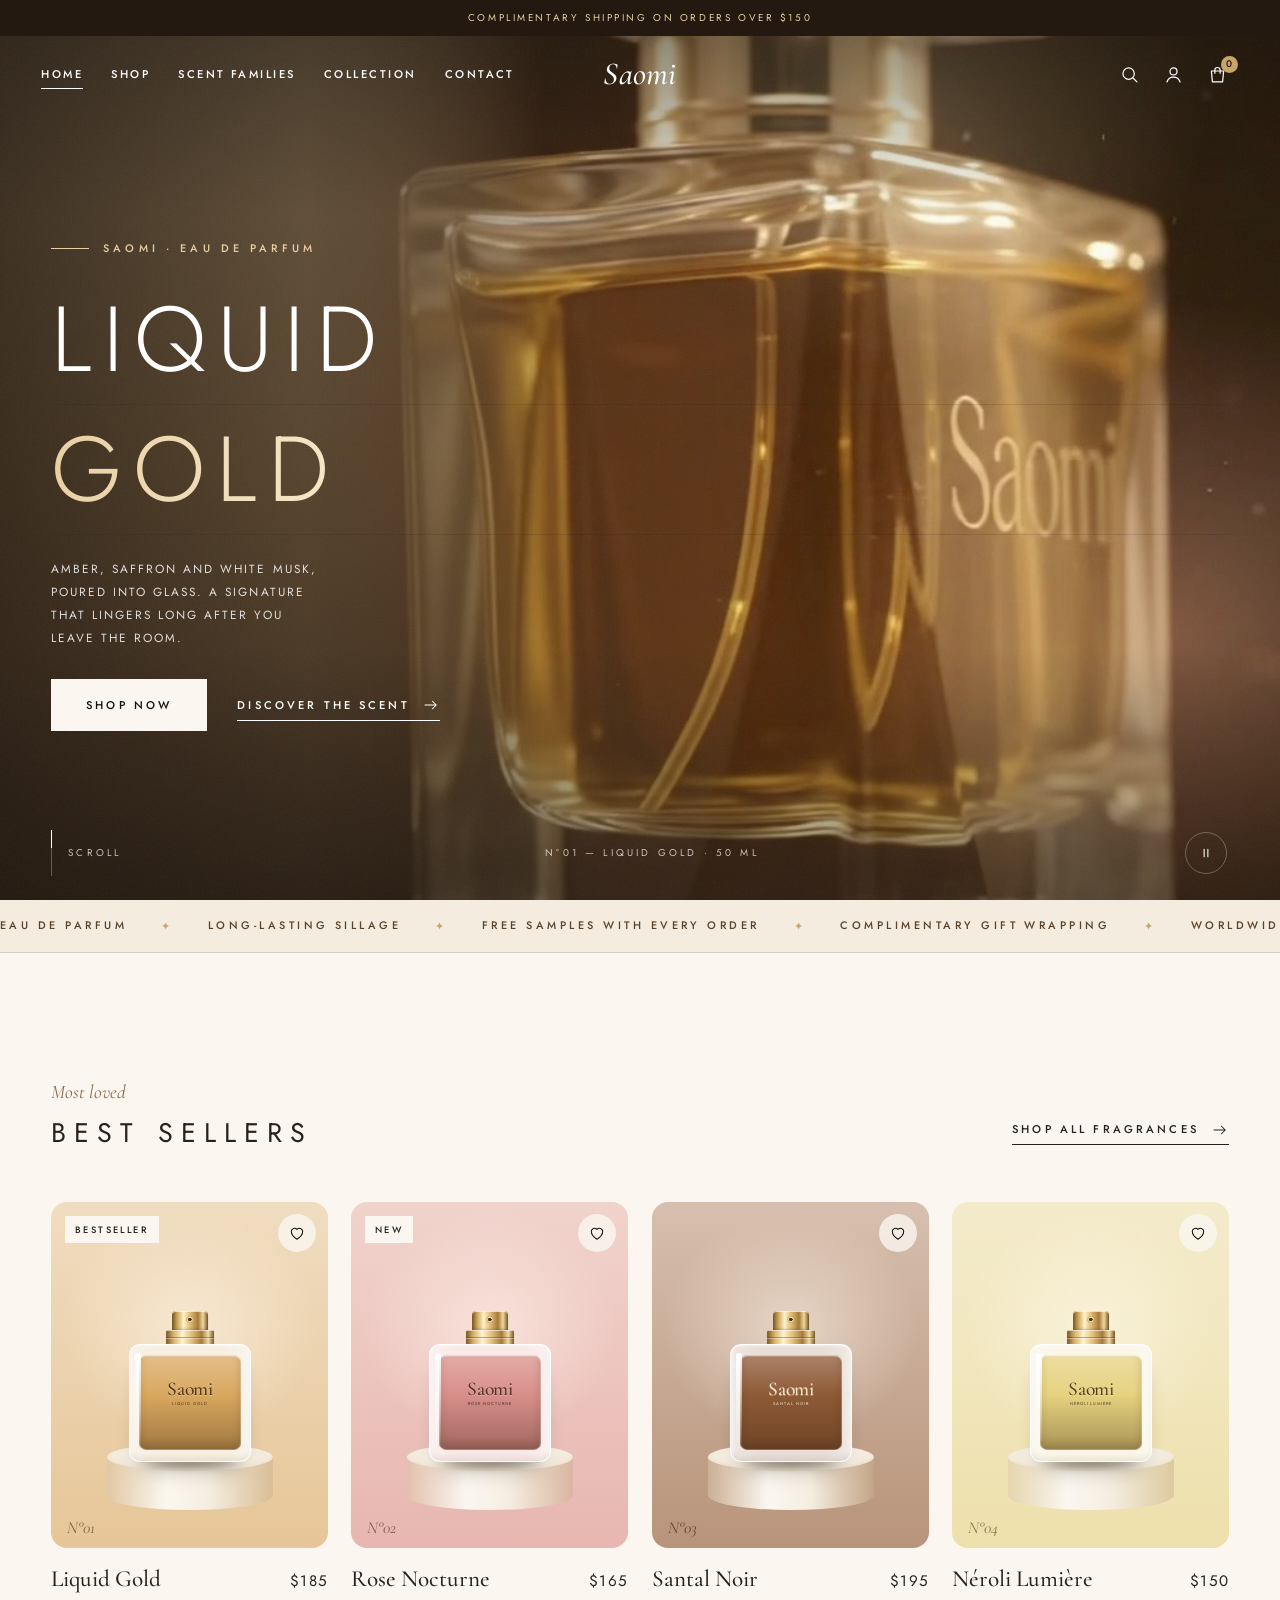
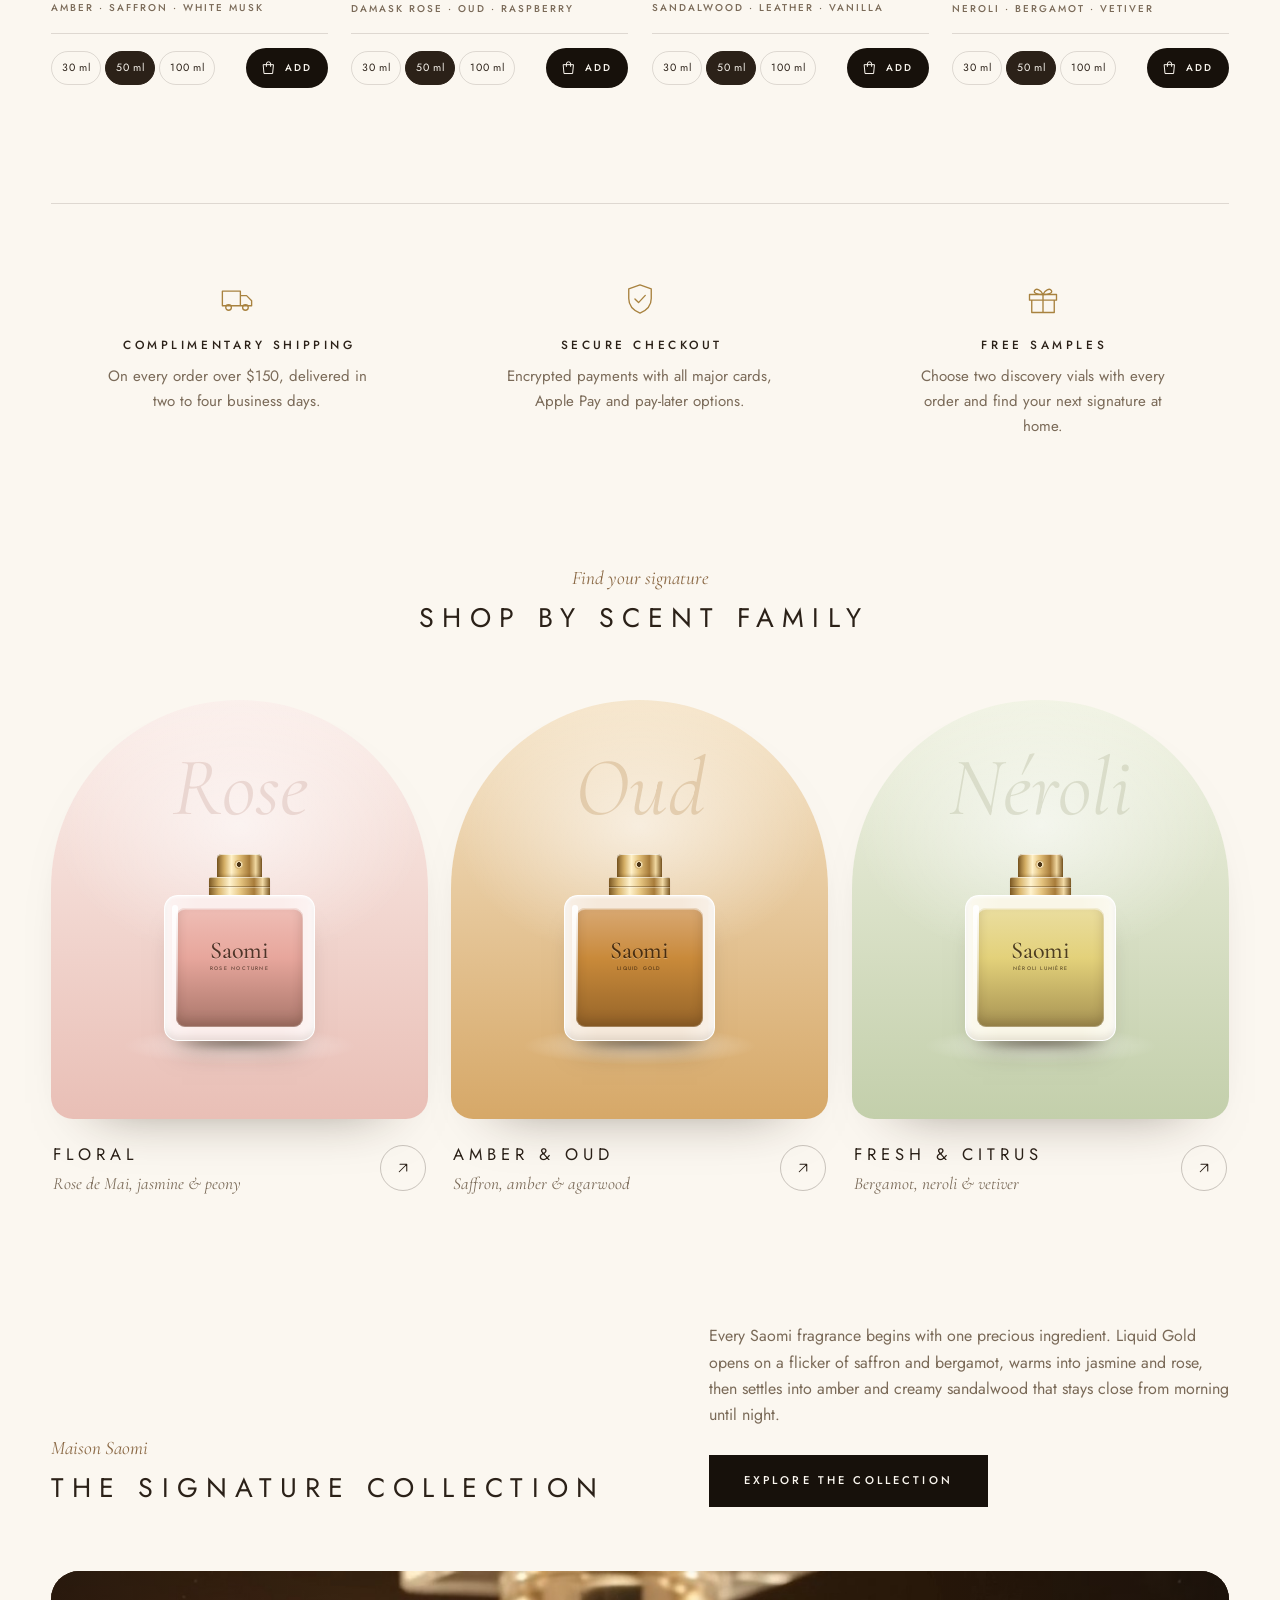
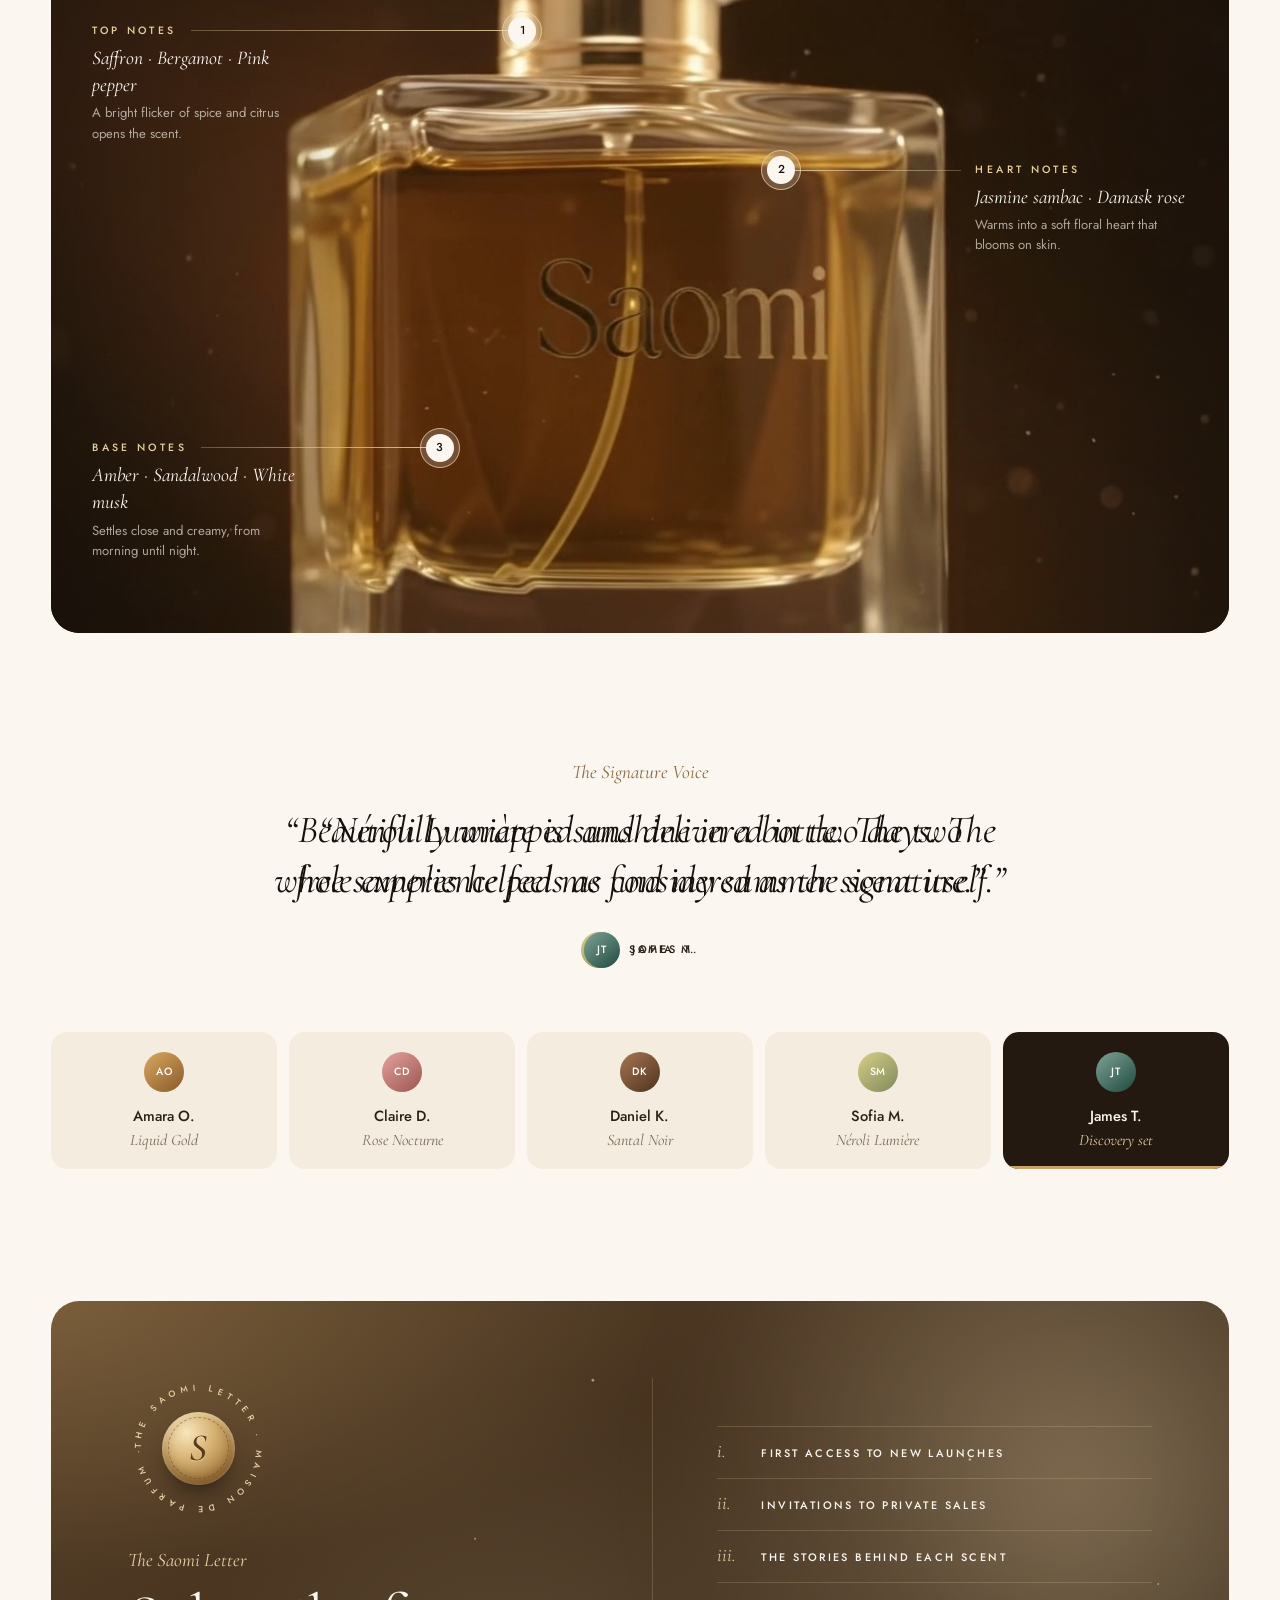
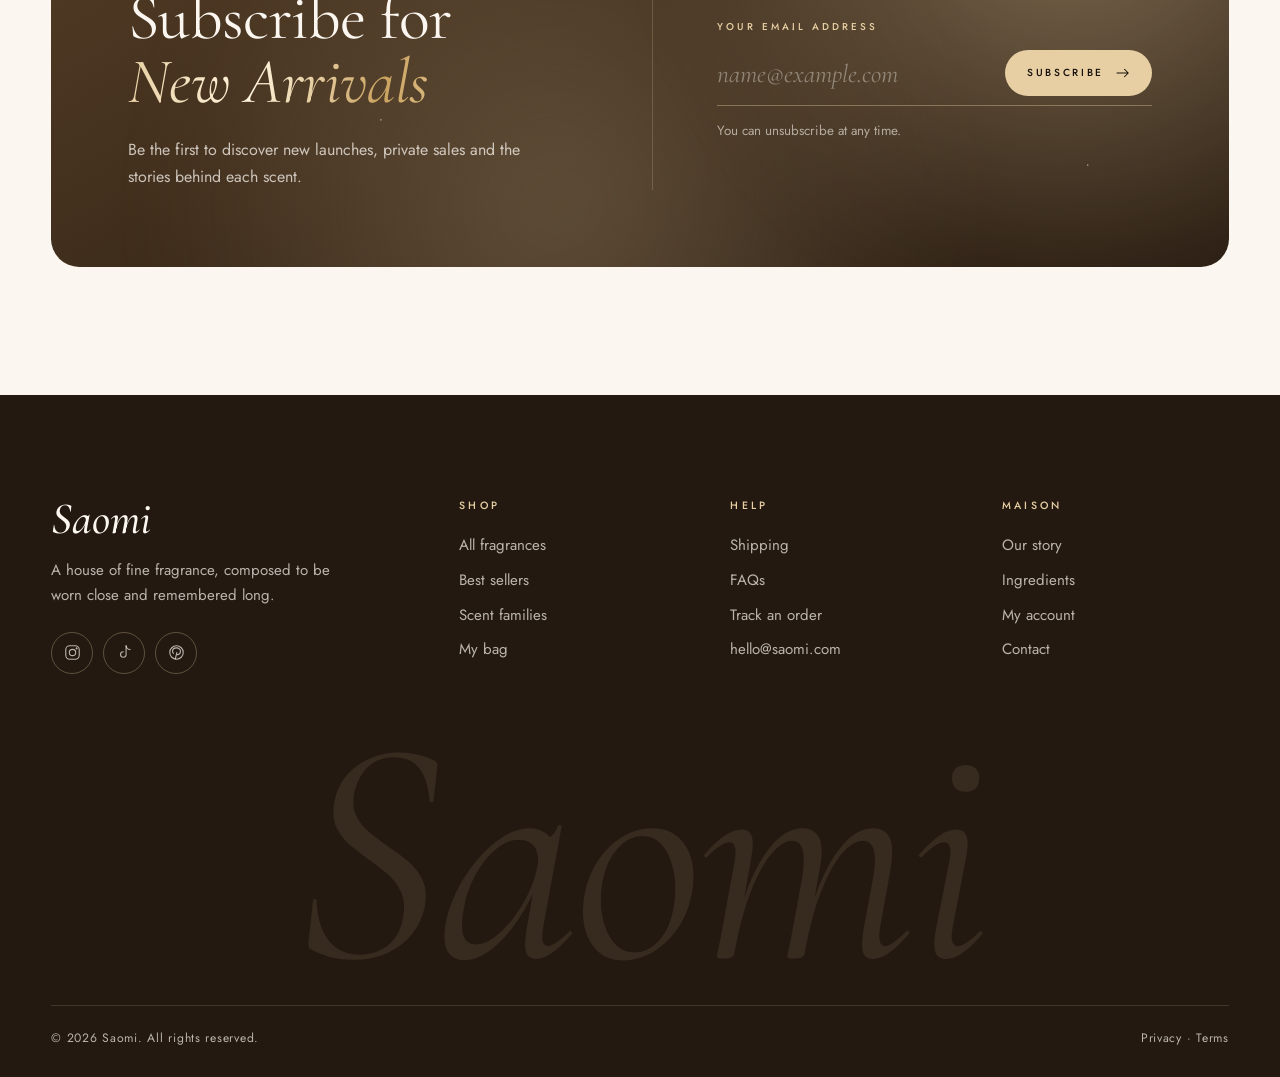
==== commit f4f0dba7: "Redesign the site into separate pages with verified accounts Pages: Home keeps the original video he" ====
--- a/index.html
+++ b/index.html
@@ -52,23 +52,23 @@
         </button>
 
         <nav class="nav" aria-label="Primary">
-          <a href="#top">Home</a>
-          <a href="#bestsellers">Shop</a>
-          <a href="#families">Scent Families</a>
-          <a href="#collection">Collection</a>
-          <a href="#contact">Contact</a>
+          <a href="index.html" aria-current="page">Home</a>
+          <a href="shop.html">Shop</a>
+          <a href="scent-families.html">Scent Families</a>
+          <a href="collection.html">Collection</a>
+          <a href="contact.html">Contact</a>
         </nav>
 
-        <a class="logo" href="#top" aria-label="Saomi home">Saomi</a>
+        <a class="logo" href="index.html" aria-label="Saomi home">Saomi</a>
 
         <div class="header__actions">
-          <a class="icon-btn" href="#bestsellers" aria-label="Search">
+          <a class="icon-btn" href="shop.html#search" aria-label="Search fragrances">
             <svg viewBox="0 0 24 24" aria-hidden="true"><circle cx="11" cy="11" r="6.5"/><path d="m16 16 4.5 4.5"/></svg>
           </a>
-          <a class="icon-btn icon-btn--account" href="#contact" aria-label="Account">
+          <a class="icon-btn icon-btn--account" href="account.html" aria-label="Sign in or create an account" data-account-link>
             <svg viewBox="0 0 24 24" aria-hidden="true"><circle cx="12" cy="8.5" r="4"/><path d="M4.5 20.5c1.2-3.6 4-5.5 7.5-5.5s6.3 1.9 7.5 5.5"/></svg>
           </a>
-          <a class="icon-btn bag" href="#bestsellers" aria-label="Shopping bag, 0 items" data-bag>
+          <a class="icon-btn bag" href="cart.html" aria-label="Shopping bag, 0 items" data-bag>
             <svg viewBox="0 0 24 24" aria-hidden="true"><path d="M5 8h14l-1.2 12.5H6.2z"/><path d="M9 10.5V7a3 3 0 0 1 6 0v3.5"/></svg>
             <span class="bag__count" data-bag-count>0</span>
           </a>
@@ -88,12 +88,16 @@
         </button>
       </div>
       <nav class="drawer__nav" aria-label="Mobile">
-        <a href="#top" style="--i:0">Home</a>
-        <a href="#bestsellers" style="--i:1">Shop</a>
-        <a href="#families" style="--i:2">Scent Families</a>
-        <a href="#collection" style="--i:3">Collection</a>
-        <a href="#contact" style="--i:4">Contact</a>
+        <a href="index.html" aria-current="page" style="--i:0">Home</a>
+        <a href="shop.html" style="--i:1">Shop</a>
+        <a href="scent-families.html" style="--i:2">Scent Families</a>
+        <a href="collection.html" style="--i:3">Collection</a>
+        <a href="contact.html" style="--i:4">Contact</a>
       </nav>
+      <div class="drawer__links">
+        <a href="account.html" data-account-text>Sign in</a>
+        <a href="cart.html">My bag <span data-bag-total>(0)</span></a>
+      </div>
       <p class="drawer__foot">Complimentary shipping on orders over $150</p>
     </div>
   </div>
@@ -120,8 +124,8 @@
         </h1>
         <p class="hero__text" data-intro style="--d:1.3s">Amber, saffron and white musk, poured into glass. A signature that lingers long after you leave the room.</p>
         <div class="hero__cta" data-intro style="--d:1.45s">
-          <a class="btn btn--light" href="#bestsellers">Shop now</a>
-          <a class="link-line" href="#collection">Discover the scent
+          <a class="btn btn--light" href="shop.html">Shop now</a>
+          <a class="link-line" href="collection.html">Discover the scent
             <svg viewBox="0 0 24 24" aria-hidden="true"><path d="M4 12h15m-5-5 5 5-5 5"/></svg>
           </a>
         </div>
@@ -152,150 +156,147 @@
       </div>
     </div>
 
-    <!-- Shop by scent family -->
-    <section class="section families" id="families" aria-labelledby="families-title">
-      <div class="container">
-        <header class="section-head" data-reveal>
-          <p class="kicker">Find your signature</p>
-          <h2 class="section-title" id="families-title">Shop by Scent Family</h2>
-        </header>
-
-        <ul class="families__grid" data-stagger>
-          <li data-reveal>
-            <a class="family-card" href="#bestsellers" data-tilt style="--c1:#f6dcd5;--c2:#a65e5d;--liquid:#efb3a9">
-              <span class="family-card__rays" aria-hidden="true"></span>
-              <span class="family-card__word" aria-hidden="true">Rose</span>
-              <span class="bottle" aria-hidden="true"><span class="bottle__cap"></span><span class="bottle__neck"></span><span class="bottle__glass"><span class="bottle__label"><em>Saomi</em><small>Rose Nocturne</small></span></span></span>
-              <div class="family-card__body">
-                <h3 class="family-card__title">Floral</h3>
-                <span class="family-card__notes">Rose de Mai, jasmine &amp; peony</span>
-                <span class="btn btn--chip">Shop now</span>
-              </div>
-            </a>
-          </li>
-          <li data-reveal>
-            <a class="family-card" href="#bestsellers" data-tilt style="--c1:#e0aa66;--c2:#43240f;--liquid:#c98a3a">
-              <span class="family-card__rays" aria-hidden="true"></span>
-              <span class="family-card__word" aria-hidden="true">Oud</span>
-              <span class="bottle" aria-hidden="true"><span class="bottle__cap"></span><span class="bottle__neck"></span><span class="bottle__glass"><span class="bottle__label"><em>Saomi</em><small>Liquid Gold</small></span></span></span>
-              <div class="family-card__body">
-                <h3 class="family-card__title">Amber &amp; Oud</h3>
-                <span class="family-card__notes">Saffron, amber &amp; agarwood</span>
-                <span class="btn btn--chip">Shop now</span>
-              </div>
-            </a>
-          </li>
-          <li data-reveal>
-            <a class="family-card" href="#bestsellers" data-tilt style="--c1:#eef0da;--c2:#7f9470;--liquid:#ece096">
-              <span class="family-card__rays" aria-hidden="true"></span>
-              <span class="family-card__word" aria-hidden="true">Néroli</span>
-              <span class="bottle" aria-hidden="true"><span class="bottle__cap"></span><span class="bottle__neck"></span><span class="bottle__glass"><span class="bottle__label"><em>Saomi</em><small>Néroli Lumière</small></span></span></span>
-              <div class="family-card__body">
-                <h3 class="family-card__title">Fresh &amp; Citrus</h3>
-                <span class="family-card__notes">Bergamot, neroli &amp; vetiver</span>
-                <span class="btn btn--chip">Shop now</span>
-              </div>
-            </a>
-          </li>
-        </ul>
-      </div>
-    </section>
-
-    <!-- Signature collection (split) -->
-    <section class="feature" id="collection" aria-labelledby="collection-title">
-      <div class="feature__media" data-reveal="clip">
-        <img src="assets/img/feature.jpg" alt="A woman holds a gold-capped bottle of Saomi Liquid Gold beside her face" width="860" height="1080" loading="lazy" data-parallax="60">
-      </div>
-      <div class="feature__panel">
-        <div class="feature__inner" data-stagger>
-          <p class="feature__label" data-reveal>Maison Saomi</p>
-          <h2 class="feature__title" id="collection-title" data-reveal>The Signature Collection</h2>
-          <p class="feature__text" data-reveal>Every Saomi fragrance begins with one precious ingredient. Liquid Gold opens on a flicker of saffron and bergamot, warms into jasmine and rose, then settles into amber and creamy sandalwood that stays close from morning until night.</p>
-          <dl class="notes" data-reveal>
-            <div><dt>Top</dt><dd>Saffron · Bergamot · Pink pepper</dd></div>
-            <div><dt>Heart</dt><dd>Jasmine sambac · Damask rose</dd></div>
-            <div><dt>Base</dt><dd>Amber · Sandalwood · White musk</dd></div>
-          </dl>
-          <div data-reveal><a class="btn btn--ghost" href="#bestsellers">Explore the collection</a></div>
-        </div>
-      </div>
-    </section>
-
-    <!-- Best sellers -->
+    <!-- Best sellers: a single row here; the full range lives on shop.html -->
     <section class="section bestsellers" id="bestsellers" aria-labelledby="bestsellers-title">
       <div class="container">
-        <header class="section-head" data-reveal>
-          <p class="kicker">Most loved</p>
-          <h2 class="section-title" id="bestsellers-title">Best Sellers</h2>
+        <header class="row-head" data-reveal>
+          <div>
+            <p class="kicker">Most loved</p>
+            <h2 class="section-title" id="bestsellers-title">Best Sellers</h2>
+          </div>
+          <a class="link-line" href="shop.html">Shop all fragrances
+            <svg viewBox="0 0 24 24" aria-hidden="true"><path d="M4 12h15m-5-5 5 5-5 5"/></svg>
+          </a>
         </header>
 
-        <ul class="products" data-stagger>
-          <li class="product" data-reveal>
-            <div class="product__media" style="--liquid:#d9a85f">
-              <span class="badge">Bestseller</span>
-              <span class="bottle" aria-hidden="true"><span class="bottle__cap"></span><span class="bottle__neck"></span><span class="bottle__glass"><span class="bottle__label"><em>Saomi</em><small>Liquid Gold</small></span></span></span>
-            </div>
-            <h3 class="product__name">Liquid Gold</h3>
-            <p class="product__notes">Amber · Saffron · White musk</p>
-            <fieldset class="sizes">
-              <legend class="sr-only">Size for Liquid Gold</legend>
-              <label><input type="radio" name="size-liquid-gold" value="30 ml" data-price="125"><span>30 ml</span></label>
-              <label><input type="radio" name="size-liquid-gold" value="50 ml" data-price="185" checked><span>50 ml</span></label>
-              <label><input type="radio" name="size-liquid-gold" value="100 ml" data-price="265"><span>100 ml</span></label>
-            </fieldset>
-            <p class="price">$185</p>
-            <button class="btn btn--dark btn--block" type="button" data-add="Liquid Gold">Add to bag</button>
-          </li>
-
-          <li class="product" data-reveal>
-            <div class="product__media" style="--liquid:#d88f8a">
-              <span class="badge">New</span>
-              <span class="bottle" aria-hidden="true"><span class="bottle__cap"></span><span class="bottle__neck"></span><span class="bottle__glass"><span class="bottle__label"><em>Saomi</em><small>Rose Nocturne</small></span></span></span>
-            </div>
-            <h3 class="product__name">Rose Nocturne</h3>
-            <p class="product__notes">Damask rose · Oud · Raspberry</p>
-            <fieldset class="sizes">
-              <legend class="sr-only">Size for Rose Nocturne</legend>
-              <label><input type="radio" name="size-rose-nocturne" value="30 ml" data-price="115"><span>30 ml</span></label>
-              <label><input type="radio" name="size-rose-nocturne" value="50 ml" data-price="165" checked><span>50 ml</span></label>
-              <label><input type="radio" name="size-rose-nocturne" value="100 ml" data-price="240"><span>100 ml</span></label>
-            </fieldset>
-            <p class="price">$165</p>
-            <button class="btn btn--dark btn--block" type="button" data-add="Rose Nocturne">Add to bag</button>
-          </li>
-
-          <li class="product" data-reveal>
-            <div class="product__media" style="--liquid:#8e5a36">
-              <span class="bottle" aria-hidden="true"><span class="bottle__cap"></span><span class="bottle__neck"></span><span class="bottle__glass"><span class="bottle__label"><em>Saomi</em><small>Santal Noir</small></span></span></span>
-            </div>
-            <h3 class="product__name">Santal Noir</h3>
-            <p class="product__notes">Sandalwood · Leather · Vanilla</p>
-            <fieldset class="sizes">
-              <legend class="sr-only">Size for Santal Noir</legend>
-              <label><input type="radio" name="size-santal-noir" value="30 ml" data-price="135"><span>30 ml</span></label>
-              <label><input type="radio" name="size-santal-noir" value="50 ml" data-price="195" checked><span>50 ml</span></label>
-              <label><input type="radio" name="size-santal-noir" value="100 ml" data-price="280"><span>100 ml</span></label>
-            </fieldset>
-            <p class="price">$195</p>
-            <button class="btn btn--dark btn--block" type="button" data-add="Santal Noir">Add to bag</button>
-          </li>
-
-          <li class="product" data-reveal>
-            <div class="product__media" style="--liquid:#e9d98f">
-              <span class="bottle" aria-hidden="true"><span class="bottle__cap"></span><span class="bottle__neck"></span><span class="bottle__glass"><span class="bottle__label"><em>Saomi</em><small>Néroli Lumière</small></span></span></span>
-            </div>
-            <h3 class="product__name">Néroli Lumière</h3>
-            <p class="product__notes">Neroli · Bergamot · Vetiver</p>
-            <fieldset class="sizes">
-              <legend class="sr-only">Size for Néroli Lumière</legend>
-              <label><input type="radio" name="size-neroli-lumiere" value="30 ml" data-price="105"><span>30 ml</span></label>
-              <label><input type="radio" name="size-neroli-lumiere" value="50 ml" data-price="150" checked><span>50 ml</span></label>
-              <label><input type="radio" name="size-neroli-lumiere" value="100 ml" data-price="215"><span>100 ml</span></label>
-            </fieldset>
-            <p class="price">$150</p>
-            <button class="btn btn--dark btn--block" type="button" data-add="Néroli Lumière">Add to bag</button>
-          </li>
-        </ul>
+        <div class="carousel" data-carousel>
+          <ul class="products products--row" data-carousel-track data-stagger>
+            <li class="product" data-slug="liquid-gold" data-family="amber" data-reveal>
+              <div class="product__media" style="--liquid:#d9a85f">
+                <span class="badge">Bestseller</span>
+                <button class="product__wish" type="button" aria-pressed="false" aria-label="Save Liquid Gold to your wishlist" data-wish="Liquid Gold"><svg viewBox="0 0 24 24" aria-hidden="true"><path d="M12 20.3s-7.6-4.6-7.6-10.5A4.3 4.3 0 0 1 12 7.2a4.3 4.3 0 0 1 7.6 2.6c0 5.9-7.6 10.5-7.6 10.5z"/></svg></button>
+                <span class="product__stage" aria-hidden="true">
+                  <span class="product__plinth"></span>
+                  <span class="bottle"><span class="bottle__cap"></span><span class="bottle__neck"></span><span class="bottle__glass"><span class="bottle__label"><em>Saomi</em><small>Liquid Gold</small></span></span></span>
+                  <span class="product__no">N°01</span>
+                </span>
+                <span class="product__mood" aria-hidden="true"><img src="assets/img/mood-liquid-gold.jpg" alt="" width="576" height="720" loading="lazy"></span>
+                <button class="product__flip" type="button" aria-pressed="false" aria-label="See Liquid Gold worn" data-flip><svg viewBox="0 0 24 24" aria-hidden="true"><path d="M4.5 12a7.5 7.5 0 0 1 13.2-4.9M19.5 12a7.5 7.5 0 0 1-13.2 4.9"/><path d="M18 3.5v4h-4M6 20.5v-4h4"/></svg></button>
+              </div>
+              <div class="product__body">
+                <div class="product__head">
+                  <h3 class="product__name">Liquid Gold</h3>
+                  <p class="price">$185</p>
+                </div>
+                <p class="product__notes">Amber · Saffron · White musk</p>
+                <div class="product__buy">
+                  <fieldset class="sizes">
+                    <legend class="sr-only">Size for Liquid Gold</legend>
+                    <label><input type="radio" name="size-liquid-gold" value="30 ml" data-price="125"><span>30 ml</span></label>
+                    <label><input type="radio" name="size-liquid-gold" value="50 ml" data-price="185" checked><span>50 ml</span></label>
+                    <label><input type="radio" name="size-liquid-gold" value="100 ml" data-price="265"><span>100 ml</span></label>
+                  </fieldset>
+                  <button class="product__add" type="button" data-add="Liquid Gold" aria-label="Add Liquid Gold to bag"><svg viewBox="0 0 24 24" aria-hidden="true"><path d="M5 8h14l-1.2 12.5H6.2z"/><path d="M9 10.5V7a3 3 0 0 1 6 0v3.5"/></svg><span data-add-label>Add</span></button>
+                </div>
+              </div>
+            </li>
+            <li class="product" data-slug="rose-nocturne" data-family="floral" data-reveal>
+              <div class="product__media" style="--liquid:#d88f8a">
+                <span class="badge">New</span>
+                <button class="product__wish" type="button" aria-pressed="false" aria-label="Save Rose Nocturne to your wishlist" data-wish="Rose Nocturne"><svg viewBox="0 0 24 24" aria-hidden="true"><path d="M12 20.3s-7.6-4.6-7.6-10.5A4.3 4.3 0 0 1 12 7.2a4.3 4.3 0 0 1 7.6 2.6c0 5.9-7.6 10.5-7.6 10.5z"/></svg></button>
+                <span class="product__stage" aria-hidden="true">
+                  <span class="product__plinth"></span>
+                  <span class="bottle"><span class="bottle__cap"></span><span class="bottle__neck"></span><span class="bottle__glass"><span class="bottle__label"><em>Saomi</em><small>Rose Nocturne</small></span></span></span>
+                  <span class="product__no">N°02</span>
+                </span>
+                <span class="product__mood" aria-hidden="true"><img src="assets/img/mood-rose-nocturne.jpg" alt="" width="720" height="900" loading="lazy"></span>
+                <button class="product__flip" type="button" aria-pressed="false" aria-label="See Rose Nocturne worn" data-flip><svg viewBox="0 0 24 24" aria-hidden="true"><path d="M4.5 12a7.5 7.5 0 0 1 13.2-4.9M19.5 12a7.5 7.5 0 0 1-13.2 4.9"/><path d="M18 3.5v4h-4M6 20.5v-4h4"/></svg></button>
+              </div>
+              <div class="product__body">
+                <div class="product__head">
+                  <h3 class="product__name">Rose Nocturne</h3>
+                  <p class="price">$165</p>
+                </div>
+                <p class="product__notes">Damask rose · Oud · Raspberry</p>
+                <div class="product__buy">
+                  <fieldset class="sizes">
+                    <legend class="sr-only">Size for Rose Nocturne</legend>
+                    <label><input type="radio" name="size-rose-nocturne" value="30 ml" data-price="115"><span>30 ml</span></label>
+                    <label><input type="radio" name="size-rose-nocturne" value="50 ml" data-price="165" checked><span>50 ml</span></label>
+                    <label><input type="radio" name="size-rose-nocturne" value="100 ml" data-price="240"><span>100 ml</span></label>
+                  </fieldset>
+                  <button class="product__add" type="button" data-add="Rose Nocturne" aria-label="Add Rose Nocturne to bag"><svg viewBox="0 0 24 24" aria-hidden="true"><path d="M5 8h14l-1.2 12.5H6.2z"/><path d="M9 10.5V7a3 3 0 0 1 6 0v3.5"/></svg><span data-add-label>Add</span></button>
+                </div>
+              </div>
+            </li>
+            <li class="product" data-slug="santal-noir" data-family="woody" data-reveal>
+              <div class="product__media" style="--liquid:#8e5a36;--engrave:#f6e7cc">
+                <button class="product__wish" type="button" aria-pressed="false" aria-label="Save Santal Noir to your wishlist" data-wish="Santal Noir"><svg viewBox="0 0 24 24" aria-hidden="true"><path d="M12 20.3s-7.6-4.6-7.6-10.5A4.3 4.3 0 0 1 12 7.2a4.3 4.3 0 0 1 7.6 2.6c0 5.9-7.6 10.5-7.6 10.5z"/></svg></button>
+                <span class="product__stage" aria-hidden="true">
+                  <span class="product__plinth"></span>
+                  <span class="bottle"><span class="bottle__cap"></span><span class="bottle__neck"></span><span class="bottle__glass"><span class="bottle__label"><em>Saomi</em><small>Santal Noir</small></span></span></span>
+                  <span class="product__no">N°03</span>
+                </span>
+                <span class="product__mood" aria-hidden="true"><img src="assets/img/mood-santal-noir.jpg" alt="" width="576" height="720" loading="lazy"></span>
+                <button class="product__flip" type="button" aria-pressed="false" aria-label="See Santal Noir worn" data-flip><svg viewBox="0 0 24 24" aria-hidden="true"><path d="M4.5 12a7.5 7.5 0 0 1 13.2-4.9M19.5 12a7.5 7.5 0 0 1-13.2 4.9"/><path d="M18 3.5v4h-4M6 20.5v-4h4"/></svg></button>
+              </div>
+              <div class="product__body">
+                <div class="product__head">
+                  <h3 class="product__name">Santal Noir</h3>
+                  <p class="price">$195</p>
+                </div>
+                <p class="product__notes">Sandalwood · Leather · Vanilla</p>
+                <div class="product__buy">
+                  <fieldset class="sizes">
+                    <legend class="sr-only">Size for Santal Noir</legend>
+                    <label><input type="radio" name="size-santal-noir" value="30 ml" data-price="135"><span>30 ml</span></label>
+                    <label><input type="radio" name="size-santal-noir" value="50 ml" data-price="195" checked><span>50 ml</span></label>
+                    <label><input type="radio" name="size-santal-noir" value="100 ml" data-price="280"><span>100 ml</span></label>
+                  </fieldset>
+                  <button class="product__add" type="button" data-add="Santal Noir" aria-label="Add Santal Noir to bag"><svg viewBox="0 0 24 24" aria-hidden="true"><path d="M5 8h14l-1.2 12.5H6.2z"/><path d="M9 10.5V7a3 3 0 0 1 6 0v3.5"/></svg><span data-add-label>Add</span></button>
+                </div>
+              </div>
+            </li>
+            <li class="product" data-slug="neroli-lumiere" data-family="fresh" data-reveal>
+              <div class="product__media" style="--liquid:#e6d27f">
+                <button class="product__wish" type="button" aria-pressed="false" aria-label="Save Néroli Lumière to your wishlist" data-wish="Néroli Lumière"><svg viewBox="0 0 24 24" aria-hidden="true"><path d="M12 20.3s-7.6-4.6-7.6-10.5A4.3 4.3 0 0 1 12 7.2a4.3 4.3 0 0 1 7.6 2.6c0 5.9-7.6 10.5-7.6 10.5z"/></svg></button>
+                <span class="product__stage" aria-hidden="true">
+                  <span class="product__plinth"></span>
+                  <span class="bottle"><span class="bottle__cap"></span><span class="bottle__neck"></span><span class="bottle__glass"><span class="bottle__label"><em>Saomi</em><small>Néroli Lumière</small></span></span></span>
+                  <span class="product__no">N°04</span>
+                </span>
+                <span class="product__mood" aria-hidden="true"><img src="assets/img/mood-neroli-lumiere.jpg" alt="" width="576" height="720" loading="lazy"></span>
+                <button class="product__flip" type="button" aria-pressed="false" aria-label="See Néroli Lumière worn" data-flip><svg viewBox="0 0 24 24" aria-hidden="true"><path d="M4.5 12a7.5 7.5 0 0 1 13.2-4.9M19.5 12a7.5 7.5 0 0 1-13.2 4.9"/><path d="M18 3.5v4h-4M6 20.5v-4h4"/></svg></button>
+              </div>
+              <div class="product__body">
+                <div class="product__head">
+                  <h3 class="product__name">Néroli Lumière</h3>
+                  <p class="price">$150</p>
+                </div>
+                <p class="product__notes">Neroli · Bergamot · Vetiver</p>
+                <div class="product__buy">
+                  <fieldset class="sizes">
+                    <legend class="sr-only">Size for Néroli Lumière</legend>
+                    <label><input type="radio" name="size-neroli-lumiere" value="30 ml" data-price="105"><span>30 ml</span></label>
+                    <label><input type="radio" name="size-neroli-lumiere" value="50 ml" data-price="150" checked><span>50 ml</span></label>
+                    <label><input type="radio" name="size-neroli-lumiere" value="100 ml" data-price="215"><span>100 ml</span></label>
+                  </fieldset>
+                  <button class="product__add" type="button" data-add="Néroli Lumière" aria-label="Add Néroli Lumière to bag"><svg viewBox="0 0 24 24" aria-hidden="true"><path d="M5 8h14l-1.2 12.5H6.2z"/><path d="M9 10.5V7a3 3 0 0 1 6 0v3.5"/></svg><span data-add-label>Add</span></button>
+                </div>
+              </div>
+            </li>
+          </ul>
+
+          <div class="carousel__controls">
+            <div class="carousel__progress" aria-hidden="true"><span data-carousel-bar></span></div>
+            <button class="round-btn" type="button" aria-label="Previous fragrances" data-carousel-prev>
+              <svg viewBox="0 0 24 24" aria-hidden="true"><path d="M19 12H5m6-6-6 6 6 6"/></svg>
+            </button>
+            <button class="round-btn round-btn--dark" type="button" aria-label="Next fragrances" data-carousel-next>
+              <svg viewBox="0 0 24 24" aria-hidden="true"><path d="M5 12h14m-6-6 6 6-6 6"/></svg>
+            </button>
+          </div>
+        </div>
 
         <!-- Perks -->
         <ul class="perks" data-stagger>
@@ -318,27 +319,213 @@
       </div>
     </section>
 
-    <!-- Newsletter -->
+    <!-- Shop by scent family -->
+    <section class="section families" id="families" aria-labelledby="families-title">
+      <div class="container">
+        <header class="section-head" data-reveal>
+          <p class="kicker">Find your signature</p>
+          <h2 class="section-title" id="families-title">Shop by Scent Family</h2>
+        </header>
+
+        <ul class="families__grid" data-stagger>
+          <li data-reveal>
+            <a class="family-card" href="shop.html?family=floral" data-tilt style="--c1:#fbefeb;--c2:#e9bfb6;--liquid:#e7a69c">
+              <span class="family-card__media">
+                <span class="family-card__word" aria-hidden="true">Rose</span>
+                <span class="bottle" aria-hidden="true"><span class="bottle__cap"></span><span class="bottle__neck"></span><span class="bottle__glass"><span class="bottle__label"><em>Saomi</em><small>Rose Nocturne</small></span></span></span>
+              </span>
+              <div class="family-card__body">
+                <div>
+                  <h3 class="family-card__title">Floral</h3>
+                  <span class="family-card__notes">Rose de Mai, jasmine &amp; peony</span>
+                </div>
+                <span class="family-card__go"><span class="sr-only">Shop now</span><svg viewBox="0 0 24 24" aria-hidden="true"><path d="M7 17 17 7M8 7h9v9"/></svg></span>
+              </div>
+            </a>
+          </li>
+          <li data-reveal>
+            <a class="family-card" href="shop.html?family=amber" data-tilt style="--c1:#f6e6cc;--c2:#d6a868;--liquid:#c98a3a">
+              <span class="family-card__media">
+                <span class="family-card__word" aria-hidden="true">Oud</span>
+                <span class="bottle" aria-hidden="true"><span class="bottle__cap"></span><span class="bottle__neck"></span><span class="bottle__glass"><span class="bottle__label"><em>Saomi</em><small>Liquid Gold</small></span></span></span>
+              </span>
+              <div class="family-card__body">
+                <div>
+                  <h3 class="family-card__title">Amber &amp; Oud</h3>
+                  <span class="family-card__notes">Saffron, amber &amp; agarwood</span>
+                </div>
+                <span class="family-card__go"><span class="sr-only">Shop now</span><svg viewBox="0 0 24 24" aria-hidden="true"><path d="M7 17 17 7M8 7h9v9"/></svg></span>
+              </div>
+            </a>
+          </li>
+          <li data-reveal>
+            <a class="family-card" href="shop.html?family=fresh" data-tilt style="--c1:#f1f3e4;--c2:#c3cfab;--liquid:#e3d17a">
+              <span class="family-card__media">
+                <span class="family-card__word" aria-hidden="true">Néroli</span>
+                <span class="bottle" aria-hidden="true"><span class="bottle__cap"></span><span class="bottle__neck"></span><span class="bottle__glass"><span class="bottle__label"><em>Saomi</em><small>Néroli Lumière</small></span></span></span>
+              </span>
+              <div class="family-card__body">
+                <div>
+                  <h3 class="family-card__title">Fresh &amp; Citrus</h3>
+                  <span class="family-card__notes">Bergamot, neroli &amp; vetiver</span>
+                </div>
+                <span class="family-card__go"><span class="sr-only">Shop now</span><svg viewBox="0 0 24 24" aria-hidden="true"><path d="M7 17 17 7M8 7h9v9"/></svg></span>
+              </div>
+            </a>
+          </li>
+        </ul>
+      </div>
+    </section>
+
+    <!-- Signature collection: product spotlight with note callouts -->
+    <section class="section spotlight" id="collection" aria-labelledby="collection-title">
+      <div class="container">
+        <header class="section-head section-head--split" data-reveal>
+          <div class="section-head__main">
+            <p class="kicker">Maison Saomi</p>
+            <h2 class="section-title" id="collection-title">The Signature Collection</h2>
+          </div>
+          <div class="section-head__aside">
+            <p class="section-text">Every Saomi fragrance begins with one precious ingredient. Liquid Gold opens on a flicker of saffron and bergamot, warms into jasmine and rose, then settles into amber and creamy sandalwood that stays close from morning until night.</p>
+            <a class="btn btn--dark" href="collection.html">Explore the collection</a>
+          </div>
+        </header>
+
+        <figure class="spotlight__stage" data-reveal>
+          <div class="spotlight__media">
+            <img src="assets/img/spotlight.jpg" alt="Close-up of a Saomi Liquid Gold bottle, amber liquid behind glass engraved with the Saomi name" width="1280" height="720" loading="lazy">
+            <span class="hotspot" style="--ix:.40;--iy:.09" aria-hidden="true">1</span>
+            <span class="hotspot" style="--ix:.62;--iy:.30" aria-hidden="true">2</span>
+            <span class="hotspot" style="--ix:.33;--iy:.72" aria-hidden="true">3</span>
+          </div>
+          <ol class="callouts" aria-label="Liquid Gold fragrance notes">
+            <li class="callout callout--left" style="--ix:.40;--iy:.09">
+              <span class="callout__num" aria-hidden="true">1</span>
+              <h3 class="callout__title">Top notes</h3>
+              <p class="callout__notes">Saffron · Bergamot · Pink pepper</p>
+              <p class="callout__text">A bright flicker of spice and citrus opens the scent.</p>
+            </li>
+            <li class="callout callout--right" style="--ix:.62;--iy:.30">
+              <span class="callout__num" aria-hidden="true">2</span>
+              <h3 class="callout__title">Heart notes</h3>
+              <p class="callout__notes">Jasmine sambac · Damask rose</p>
+              <p class="callout__text">Warms into a soft floral heart that blooms on skin.</p>
+            </li>
+            <li class="callout callout--left" style="--ix:.33;--iy:.72">
+              <span class="callout__num" aria-hidden="true">3</span>
+              <h3 class="callout__title">Base notes</h3>
+              <p class="callout__notes">Amber · Sandalwood · White musk</p>
+              <p class="callout__text">Settles close and creamy, from morning until night.</p>
+            </li>
+          </ol>
+        </figure>
+      </div>
+    </section>
+
+    <!-- Testimonials -->
+    <section class="section voices" id="voices" aria-labelledby="voices-title" data-voices>
+      <div class="container">
+        <header class="section-head" data-reveal>
+          <p class="kicker">The Signature Voice</p>
+          <h2 class="sr-only" id="voices-title">What our clients say</h2>
+        </header>
+
+        <div class="voices__quotes" data-reveal>
+          <figure class="voice is-active" id="voice-1" role="tabpanel" aria-labelledby="voice-tab-1">
+            <blockquote>“Liquid Gold is the first fragrance people stop me to ask about. Warm, soft, and it lasts from my morning coffee until dinner.”</blockquote>
+            <figcaption><span class="avatar" style="--a1:#d9a85f;--a2:#8a5a2b" aria-hidden="true">AO</span>Amara O.</figcaption>
+          </figure>
+          <figure class="voice" id="voice-2" role="tabpanel" aria-labelledby="voice-tab-2">
+            <blockquote>“Rose Nocturne feels like velvet. Deeper and more grown-up than any rose I have tried, and never too sweet.”</blockquote>
+            <figcaption><span class="avatar" style="--a1:#e3a39b;--a2:#9c5552" aria-hidden="true">CD</span>Claire D.</figcaption>
+          </figure>
+          <figure class="voice" id="voice-3" role="tabpanel" aria-labelledby="voice-tab-3">
+            <blockquote>“Santal Noir sits close to the skin all day. Subtle enough for the office, rich enough for the evening.”</blockquote>
+            <figcaption><span class="avatar" style="--a1:#a7774f;--a2:#4f3220" aria-hidden="true">DK</span>Daniel K.</figcaption>
+          </figure>
+          <figure class="voice" id="voice-4" role="tabpanel" aria-labelledby="voice-tab-4">
+            <blockquote>“Néroli Lumière is sunshine in a bottle. The two free samples helped me find my summer signature.”</blockquote>
+            <figcaption><span class="avatar" style="--a1:#d8cf86;--a2:#7f8a5c" aria-hidden="true">SM</span>Sofia M.</figcaption>
+          </figure>
+          <figure class="voice" id="voice-5" role="tabpanel" aria-labelledby="voice-tab-5">
+            <blockquote>“Beautifully wrapped and delivered in two days. The whole experience feels as considered as the scent itself.”</blockquote>
+            <figcaption><span class="avatar" style="--a1:#7fa395;--a2:#1f4a3f" aria-hidden="true">JT</span>James T.</figcaption>
+          </figure>
+        </div>
+
+        <div class="voices__tabs" role="tablist" aria-label="Client reviews" data-reveal>
+          <button class="voice-tab" id="voice-tab-1" type="button" role="tab" aria-selected="true" aria-controls="voice-1">
+            <span class="avatar" style="--a1:#d9a85f;--a2:#8a5a2b" aria-hidden="true">AO</span>
+            <strong>Amara O.</strong><small>Liquid Gold</small>
+          </button>
+          <button class="voice-tab" id="voice-tab-2" type="button" role="tab" aria-selected="false" aria-controls="voice-2" tabindex="-1">
+            <span class="avatar" style="--a1:#e3a39b;--a2:#9c5552" aria-hidden="true">CD</span>
+            <strong>Claire D.</strong><small>Rose Nocturne</small>
+          </button>
+          <button class="voice-tab" id="voice-tab-3" type="button" role="tab" aria-selected="false" aria-controls="voice-3" tabindex="-1">
+            <span class="avatar" style="--a1:#a7774f;--a2:#4f3220" aria-hidden="true">DK</span>
+            <strong>Daniel K.</strong><small>Santal Noir</small>
+          </button>
+          <button class="voice-tab" id="voice-tab-4" type="button" role="tab" aria-selected="false" aria-controls="voice-4" tabindex="-1">
+            <span class="avatar" style="--a1:#d8cf86;--a2:#7f8a5c" aria-hidden="true">SM</span>
+            <strong>Sofia M.</strong><small>Néroli Lumière</small>
+          </button>
+          <button class="voice-tab" id="voice-tab-5" type="button" role="tab" aria-selected="false" aria-controls="voice-5" tabindex="-1">
+            <span class="avatar" style="--a1:#7fa395;--a2:#1f4a3f" aria-hidden="true">JT</span>
+            <strong>James T.</strong><small>Discovery set</small>
+          </button>
+        </div>
+      </div>
+    </section>
+
+    <!-- Newsletter: the Saomi Letter -->
     <section class="section newsletter" aria-labelledby="newsletter-title">
-      <div class="newsletter__inner" data-reveal>
-        <p class="kicker">The Saomi Letter</p>
-        <h2 class="section-title" id="newsletter-title">Subscribe for New Arrivals</h2>
-        <p class="newsletter__text">Be the first to discover new launches, private sales and the stories behind each scent.</p>
-        <form class="newsletter__form" novalidate data-newsletter>
-          <label class="sr-only" for="email">Email address</label>
-          <input id="email" name="email" type="email" placeholder="Your email address" autocomplete="email" required>
-          <button class="btn btn--dark" type="submit">Subscribe</button>
-        </form>
-        <p class="form-msg" role="status" data-form-msg>You can unsubscribe at any time.</p>
+      <div class="container">
+        <div class="letter" data-reveal>
+          <div class="letter__mist" aria-hidden="true"></div>
+          <div class="letter__sparks" aria-hidden="true"></div>
+
+          <div class="letter__intro">
+            <div class="seal" aria-hidden="true">
+              <svg class="seal__ring" viewBox="0 0 200 200">
+                <defs><path id="seal-path" d="M100 100m-82 0a82 82 0 1 1 164 0a82 82 0 1 1-164 0"/></defs>
+                <text><textPath href="#seal-path" textLength="512" lengthAdjust="spacing">The Saomi Letter · Maison de Parfum ·</textPath></text>
+              </svg>
+              <span class="seal__mark">S</span>
+            </div>
+            <p class="kicker">The Saomi Letter</p>
+            <h2 class="letter__title" id="newsletter-title">Subscribe for <em>New Arrivals</em></h2>
+            <p class="letter__text">Be the first to discover new launches, private sales and the stories behind each scent.</p>
+          </div>
+
+          <div class="letter__side">
+            <ul class="letter__perks">
+              <li><span>i.</span>First access to new launches</li>
+              <li><span>ii.</span>Invitations to private sales</li>
+              <li><span>iii.</span>The stories behind each scent</li>
+            </ul>
+            <form class="newsletter__form" novalidate data-newsletter>
+              <label class="letter__label" for="email">Your email address</label>
+              <div class="letter__field">
+                <input id="email" name="email" type="email" placeholder="name@example.com" autocomplete="email" required>
+                <button class="letter__submit" type="submit">
+                  <span>Subscribe</span>
+                  <svg viewBox="0 0 24 24" aria-hidden="true"><path d="M4 12h15m-5-5 5 5-5 5"/></svg>
+                </button>
+              </div>
+            </form>
+            <p class="form-msg" role="status" data-form-msg>You can unsubscribe at any time.</p>
+          </div>
+        </div>
       </div>
     </section>
   </main>
 
-  <footer class="footer" id="contact">
+  <footer class="footer" id="site-footer">
     <div class="container">
       <div class="footer__top">
         <div class="footer__brand">
-          <a class="footer__logo" href="#top">Saomi</a>
+          <a class="footer__logo" href="index.html">Saomi</a>
           <p>A house of fine fragrance, composed to be worn close and remembered long.</p>
           <div class="socials">
             <a href="#" aria-label="Saomi on Instagram"><svg viewBox="0 0 24 24" aria-hidden="true"><rect x="3.5" y="3.5" width="17" height="17" rx="5"/><circle cx="12" cy="12" r="4"/><circle cx="17.2" cy="6.8" r=".6"/></svg></a>
@@ -348,15 +535,15 @@
         </div>
         <div>
           <h3>Shop</h3>
-          <ul><li><a href="#bestsellers">All fragrances</a></li><li><a href="#bestsellers">Best sellers</a></li><li><a href="#families">Discovery set</a></li><li><a href="#bestsellers">Gift cards</a></li></ul>
+          <ul><li><a href="shop.html">All fragrances</a></li><li><a href="index.html#bestsellers">Best sellers</a></li><li><a href="scent-families.html">Scent families</a></li><li><a href="cart.html">My bag</a></li></ul>
         </div>
         <div>
           <h3>Help</h3>
-          <ul><li><a href="#contact">Shipping &amp; returns</a></li><li><a href="#contact">FAQs</a></li><li><a href="#contact">Track an order</a></li><li><a href="mailto:hello@saomi.com">hello@saomi.com</a></li></ul>
+          <ul><li><a href="contact.html#shipping">Shipping</a></li><li><a href="contact.html#faq">FAQs</a></li><li><a href="account.html">Track an order</a></li><li><a href="mailto:hello@saomi.com">hello@saomi.com</a></li></ul>
         </div>
         <div>
           <h3>Maison</h3>
-          <ul><li><a href="#collection">Our story</a></li><li><a href="#collection">Ingredients</a></li><li><a href="#contact">Journal</a></li><li><a href="#contact">Stockists</a></li></ul>
+          <ul><li><a href="collection.html#story">Our story</a></li><li><a href="collection.html#notes">Ingredients</a></li><li><a href="account.html">My account</a></li><li><a href="contact.html">Contact</a></li></ul>
         </div>
       </div>
 
@@ -364,7 +551,7 @@
 
       <div class="footer__bottom">
         <p>© 2026 Saomi. All rights reserved.</p>
-        <p><a href="#contact">Privacy</a> · <a href="#contact">Terms</a></p>
+        <p><a href="privacy.html">Privacy</a> · <a href="terms.html">Terms</a></p>
       </div>
     </div>
   </footer>
--- a/css/styles.css
+++ b/css/styles.css
@@ -60,8 +60,8 @@
 img, video, svg { display: block; max-width: 100%; }
 a { color: inherit; text-decoration: none; }
 button { font: inherit; color: inherit; background: none; border: 0; padding: 0; cursor: pointer; }
-ul { list-style: none; margin: 0; padding: 0; }
-h1, h2, h3, p { margin: 0; }
+ul, ol { list-style: none; margin: 0; padding: 0; }
+h1, h2, h3, p, figure, blockquote { margin: 0; }
 
 :focus-visible { outline: 2px solid var(--gold); outline-offset: 3px; }
 
@@ -256,7 +256,8 @@
   color: #fff;
   transition: background-color .5s ease, color .5s ease, box-shadow .5s ease;
 }
-.is-scrolled .header {
+.is-scrolled .header,
+.has-solid-header .header {
   background: rgba(251, 247, 240, .86);
   -webkit-backdrop-filter: saturate(1.5) blur(16px);
   backdrop-filter: saturate(1.5) blur(16px);
@@ -303,7 +304,7 @@
   transition: background-color .3s ease;
 }
 .icon-btn:hover { background: rgba(255, 255, 255, .14); }
-.is-scrolled .icon-btn:hover, .drawer .icon-btn:hover { background: rgba(43, 33, 24, .06); }
+.is-scrolled .icon-btn:hover, .has-solid-header .icon-btn:hover, .drawer .icon-btn:hover { background: rgba(43, 33, 24, .06); }
 .icon-btn svg { width: 21px; height: 21px; }
 .icon-btn--account { display: none; }
 
@@ -657,116 +658,467 @@
 }
 @keyframes marquee { to { transform: translateX(-50%); } }
 
-/* ---------- Bottle (pure CSS, tinted by --liquid) ---------- */
+/* ---------- Bottle (pure CSS, tinted by --liquid; modelled on the bottle in the film) ---------- */
 
 .bottle {
   position: relative;
   display: block;
   width: var(--bw, 140px);
-  aspect-ratio: 100 / 132;
+  aspect-ratio: 100 / 124;
   container-type: inline-size;
 }
 .bottle::after {
   content: "";
-  position: absolute; left: 6%; right: 6%; bottom: -7%;
-  height: 9%;
-  background: radial-gradient(closest-side, rgba(52, 33, 14, .38), transparent);
-  filter: blur(3px);
+  position: absolute; left: 4%; right: 4%; bottom: -6%;
+  height: 10%;
+  background: radial-gradient(closest-side, rgba(40, 26, 10, .32), transparent);
+  filter: blur(2px);
   z-index: -1;
 }
 
+/* Gold atomiser */
 .bottle__cap {
-  position: absolute; left: 22%; width: 56%; top: 0; height: 17%;
-  border-radius: 2px 2px 1px 1px;
-  background: linear-gradient(90deg, #6d4e22 0%, #c9a35e 12%, #f7e8bf 30%, #d6b470 48%, #fff4d1 62%, #b88f4c 80%, #6d4e22 100%);
-  box-shadow: inset 0 -5px 8px rgba(70, 45, 10, .25), inset 0 2px 0 rgba(255, 255, 255, .55);
+  position: absolute; left: 35%; width: 30%; top: 0; height: 13%;
+  border-radius: 3cqw 3cqw 1cqw 1cqw;
+  background: linear-gradient(90deg, #7a5722 0%, #d2ac62 16%, #fff1c8 32%, #e0bd76 50%, #a77b39 72%, #f0d7a0 86%, #7a5722 100%);
+  box-shadow: inset 0 -1.5cqw 2cqw rgba(80, 50, 10, .3), inset 0 1px 0 rgba(255, 255, 255, .7);
 }
 .bottle__cap::before {
   content: "";
-  position: absolute; inset: 0 6% auto; height: 24%;
-  background: linear-gradient(90deg, rgba(255, 255, 255, .1), rgba(255, 255, 255, .7), rgba(255, 255, 255, .15));
-  border-radius: 2px;
-}
-
+  position: absolute; left: 50%; top: 24%;
+  width: 6cqw; height: 6cqw;
+  translate: -50% 0;
+  border-radius: 50%;
+  background: radial-gradient(circle, #4a3415 0 32%, #f5e4bb 40%, #c9a25c 70%);
+}
+
+/* Collar with a ring groove */
 .bottle__neck {
-  position: absolute; left: 32%; width: 36%; top: 16.5%; height: 6.5%;
+  position: absolute; left: 30%; width: 40%; top: 12.5%; height: 10.5%;
+  border-radius: 1.5cqw;
   background:
-    repeating-linear-gradient(180deg, rgba(90, 60, 20, .35) 0 1px, transparent 1px 3px),
-    linear-gradient(90deg, #7a5828, #e9cf92 35%, #fff0c8 50%, #c49a52 70%, #7a5828);
-}
-
+    linear-gradient(180deg, rgba(255, 255, 255, .55) 0 7%, transparent 7% 44%, rgba(70, 44, 10, .38) 44% 50%, rgba(255, 255, 255, .35) 50% 54%, transparent 54%),
+    linear-gradient(90deg, #7a5722 0%, #d8b46b 16%, #fff3cf 34%, #e5c47f 52%, #a77b39 74%, #f2dba6 88%, #7a5722 100%);
+  box-shadow: 0 1.2cqw 1.6cqw -1cqw rgba(60, 38, 8, .45);
+}
+
+/* Thick clear glass */
 .bottle__glass {
   position: absolute; left: 0; right: 0; top: 22%; bottom: 0;
-  border-radius: 8% / 7%;
+  border-radius: 9cqw;
   background:
-    linear-gradient(90deg, rgba(255, 255, 255, .7) 0%, rgba(255, 255, 255, 0) 7%, transparent 86%, rgba(255, 255, 255, .45) 92%, rgba(255, 255, 255, 0) 97%),
-    linear-gradient(180deg, rgba(255, 255, 255, .55) 0%, rgba(255, 255, 255, 0) 16%),
-    linear-gradient(180deg,
-      color-mix(in oklab, var(--liquid, #d9a85f), white 42%) 0%,
-      var(--liquid, #d9a85f) 52%,
-      color-mix(in oklab, var(--liquid, #d9a85f), #2e1c0b 32%) 100%);
+    linear-gradient(90deg, rgba(255, 255, 255, .9) 0%, rgba(255, 255, 255, .28) 5%, rgba(255, 255, 255, .05) 22%, rgba(255, 255, 255, .05) 78%, rgba(255, 255, 255, .32) 95%, rgba(255, 255, 255, .85) 100%),
+    color-mix(in oklab, var(--liquid, #d9a85f), white 80%);
   box-shadow:
-    inset 0 0 0 1px rgba(255, 255, 255, .55),
-    inset 0 -14px 22px rgba(40, 22, 6, .14),
-    0 26px 40px -24px rgba(52, 33, 14, .55);
-}
+    inset 0 0 0 1px rgba(255, 255, 255, .95),
+    inset 0 1.5cqw 2cqw rgba(255, 255, 255, .7),
+    inset 0 -3cqw 5cqw rgba(60, 40, 15, .1),
+    0 14cqw 18cqw -12cqw rgba(40, 28, 12, .5);
+}
+
+/* Liquid */
 .bottle__glass::before {
   content: "";
-  position: absolute; inset: 8%;
-  border-radius: 6% / 5%;
-  border: 1px solid rgba(255, 255, 255, .4);
-  box-shadow: inset 0 0 14px rgba(255, 255, 255, .22);
-}
+  position: absolute; inset: 9% 8% 10%;
+  border-radius: 6cqw;
+  background:
+    linear-gradient(180deg,
+      color-mix(in oklab, var(--liquid, #d9a85f), white 26%) 0%,
+      var(--liquid, #d9a85f) 42%,
+      color-mix(in oklab, var(--liquid, #d9a85f), #2b1606 30%) 100%);
+  box-shadow:
+    inset 0 1.2cqw 0 rgba(255, 255, 255, .38),
+    inset 0 0 0 1px rgba(255, 255, 255, .25),
+    inset 0 -4cqw 8cqw rgba(40, 20, 5, .2);
+}
+
+/* Highlight streak */
 .bottle__glass::after {
   content: "";
-  position: absolute; left: 11%; top: 7%;
-  width: 9%; height: 72%;
-  border-radius: 40%;
-  background: linear-gradient(180deg, rgba(255, 255, 255, .75), rgba(255, 255, 255, 0));
-  filter: blur(1px);
-  transform: skewX(-4deg);
-}
-
+  position: absolute; left: 5%; top: 7%;
+  width: 4.5%; height: 78%;
+  border-radius: 3cqw;
+  background: linear-gradient(180deg, rgba(255, 255, 255, .95), rgba(255, 255, 255, .08));
+}
+
+/* Engraved wordmark */
 .bottle__label {
-  position: absolute; left: 25%; right: 25%; top: 22%;
-  aspect-ratio: 1;
-  display: grid; place-content: center; gap: 4cqw;
+  position: absolute; left: 10%; right: 10%; top: 30%;
+  z-index: 1;
+  display: grid; justify-items: center; gap: 2cqw;
   text-align: center;
-  background: #faf3e4;
-  box-shadow:
-    inset 0 0 0 1px rgba(184, 143, 76, .8),
-    inset 0 0 0 3cqw #faf3e4,
-    inset 0 0 0 calc(3cqw + 1px) rgba(184, 143, 76, .55),
-    0 1px 2px rgba(0, 0, 0, .08);
-  color: #6b4d24;
-}
-.bottle__label em { font: italic 500 10.5cqw/1 var(--font-serif); }
+  color: var(--engrave, color-mix(in oklab, var(--liquid, #d9a85f), #1d0f04 72%));
+}
+.bottle__label em {
+  font: normal 500 16cqw/1 var(--font-serif);
+  letter-spacing: -.01em;
+  text-shadow: 0 1px 0 rgba(255, 255, 255, .3);
+}
 .bottle__label small {
-  font-size: 3.4cqw; line-height: 1.2;
+  font-size: 3.4cqw; font-weight: 500; line-height: 1.2;
+  letter-spacing: .24em; text-transform: uppercase;
+  white-space: nowrap;
+  opacity: .78;
+}
+
+/* ---------- Split section head (title left, copy right) ---------- */
+
+.section-head--split { display: grid; gap: 18px; justify-items: start; text-align: left; }
+.section-head--split .section-title { text-indent: 0; }
+.section-head__main { display: grid; justify-items: start; }
+.section-head__aside { display: grid; gap: 26px; justify-items: start; }
+.section-text { max-width: 52ch; color: var(--muted); }
+
+@media (min-width: 900px) {
+  .section-head--split {
+    grid-template-columns: minmax(0, 1fr) minmax(0, 520px);
+    align-items: end;
+    column-gap: 48px;
+  }
+}
+
+/* ---------- Round arrow buttons ---------- */
+
+.round-btn {
+  flex: none;
+  width: 48px; height: 48px;
+  display: grid; place-items: center;
+  border: 1px solid rgba(43, 33, 24, .24);
+  border-radius: 50%;
+  color: var(--ink);
+  transition: background-color .3s ease, border-color .3s ease, color .3s ease, opacity .3s ease;
+}
+.round-btn svg { width: 19px; height: 19px; }
+.round-btn:hover:not(:disabled) { border-color: var(--text); }
+.round-btn--dark { background: var(--ink); border-color: var(--ink); color: var(--ivory); }
+.round-btn--dark:hover:not(:disabled) { background: var(--gold-deep); border-color: var(--gold-deep); }
+.round-btn:disabled { opacity: .35; cursor: default; }
+
+/* ==========================================================================
+   Shop — intro with scent filters beside a grid of product cards.
+   Each card stands its bottle on a plinth over a backdrop tinted by --liquid;
+   hovering (or the flip button on touch screens) lets a duotone "worn"
+   photograph rise over it like liquid filling the frame.
+   ========================================================================== */
+
+.shop__layout { display: grid; gap: clamp(30px, 4vw, 48px); }
+
+.shop__intro { display: grid; justify-items: start; align-content: start; }
+.shop__intro .section-title { text-indent: 0; }
+.shop__intro .section-text { margin-top: 18px; }
+
+.shop__filters {
+  justify-self: stretch;
+  display: flex; gap: 8px;
+  margin: 28px calc(-1 * var(--gutter)) 0;
+  padding: 0 var(--gutter) 2px;
+  overflow-x: auto;
+  scrollbar-width: none;
+}
+.shop__filters::-webkit-scrollbar { display: none; }
+
+.chip {
+  flex: none;
+  display: inline-flex; align-items: center; gap: 9px;
+  height: 40px; padding: 0 18px;
+  border: 1px solid rgba(43, 33, 24, .2);
+  border-radius: 999px;
+  font-size: .62rem; font-weight: 500;
   letter-spacing: .2em; text-transform: uppercase;
   white-space: nowrap;
-}
-
-/* ---------- Scent families ---------- */
-
-.families__grid {
-  display: grid;
-  grid-auto-flow: column;
-  grid-auto-columns: 80%;
-  gap: 14px;
+  transition: background-color .35s ease, color .35s ease, border-color .35s ease;
+}
+.chip:hover { border-color: var(--text); }
+.chip__count {
+  font: italic 400 1rem/1 var(--font-serif);
+  letter-spacing: 0; text-transform: none;
+  color: var(--bronze);
+  transition: color .35s ease;
+}
+.chip[aria-pressed="true"] { background: var(--ink); border-color: var(--ink); color: var(--ivory); }
+.chip[aria-pressed="true"] .chip__count { color: var(--champagne); }
+
+.shop__count {
+  display: flex; align-items: center; gap: 12px;
+  margin-top: 20px;
+  font-size: .62rem; font-weight: 500;
+  letter-spacing: .22em; text-transform: uppercase;
+  color: var(--muted);
+}
+.shop__count::before { content: ""; width: 28px; height: 1px; background: currentColor; }
+
+.shop__more { display: none; margin-top: 30px; }
+
+@media (min-width: 1180px) {
+  .shop__layout {
+    grid-template-columns: minmax(250px, 290px) minmax(0, 1fr);
+    column-gap: clamp(48px, 5vw, 84px);
+    align-items: start;
+  }
+  .shop__intro { position: sticky; top: calc(var(--header-h) + 40px); }
+  .shop__filters { flex-wrap: wrap; margin: 32px 0 0; padding: 0; overflow: visible; }
+  .shop__more { display: inline-flex; }
+}
+
+/* Track: a swipe row on phones, a grid from 640px */
+.carousel { position: relative; }
+
+/* Positioned so absolutely positioned children (e.g. .sr-only labels) are clipped
+   by the scroller instead of widening the mobile layout viewport. */
+.products {
+  position: relative;
+  display: flex;
+  gap: 16px;
   margin: 0 calc(-1 * var(--gutter));
-  padding: 0 var(--gutter) 10px;
+  padding: 4px var(--gutter) 8px;
   overflow-x: auto;
   scroll-snap-type: x mandatory;
   scroll-padding-inline: var(--gutter);
+  overscroll-behavior-x: contain;
   scrollbar-width: none;
 }
+.products::-webkit-scrollbar { display: none; }
+
+.product {
+  position: relative;
+  flex: 0 0 calc((100% - 16px) / 1.3);
+  container-type: inline-size;
+  display: flex; flex-direction: column;
+  scroll-snap-align: start;
+}
+.product[hidden] { display: none; }
+.product.is-entering { animation: card-in .7s var(--ease-out) both; animation-delay: calc(var(--n, 0) * 70ms); }
+@keyframes card-in { from { opacity: 0; transform: translateY(22px); } }
+
+@media (min-width: 640px) {
+  .products {
+    display: grid;
+    grid-template-columns: repeat(2, minmax(0, 1fr));
+    gap: 44px 20px;
+    margin: 0; padding: 0;
+    overflow: visible;
+  }
+}
+@media (min-width: 900px) {
+  .products { grid-template-columns: repeat(3, minmax(0, 1fr)); gap: 52px clamp(16px, 2vw, 26px); }
+}
+@media (min-width: 1180px) and (max-width: 1279px) {
+  .products { grid-template-columns: repeat(2, minmax(0, 1fr)); }
+}
+
+/* Media: tinted studio backdrop. Sizes use cqw (the card is the container). */
+.product__media {
+  position: relative;
+  aspect-ratio: 4 / 5;
+  margin-bottom: 18px;
+  overflow: hidden;
+  isolation: isolate;
+  border-radius: 16px;
+  background:
+    radial-gradient(64% 46% at 50% 36%, color-mix(in oklab, var(--liquid), #fffaf1 78%) 0%, transparent 72%),
+    linear-gradient(180deg, color-mix(in oklab, var(--liquid), #fbf7f0 66%) 0%, color-mix(in oklab, var(--liquid), #fbf7f0 38%) 100%);
+}
+
+.product__stage { position: absolute; inset: 0; }
+
+.product__plinth {
+  position: absolute; left: 50%; bottom: 14cqw;
+  width: 60cqw; height: 19cqw;
+  translate: -50% 0;
+  border-radius: 0 0 50% 50% / 0 0 28% 28%;
+  background: linear-gradient(90deg,
+    color-mix(in oklab, var(--liquid), #e4d6bf 70%) 0%,
+    #fbf7f0 36%, #f5ede0 62%,
+    color-mix(in oklab, var(--liquid), #d8c6aa 70%) 100%);
+  box-shadow: 0 36px 40px -30px rgba(40, 25, 10, .55);
+}
+.product__plinth::before {
+  content: "";
+  position: absolute; left: 0; right: 0; top: 0;
+  height: 10cqw;
+  translate: 0 -50%;
+  border-radius: 50%;
+  background: radial-gradient(ellipse at 50% 38%, #fffdf8 0%, #f3eadb 68%, color-mix(in oklab, var(--liquid), #e6d8c2 72%) 100%);
+}
+
+.product__stage .bottle {
+  --bw: 44cqw;
+  position: absolute; left: 50%; bottom: 31cqw;
+  translate: -50% 0;
+  transition: transform 1s var(--ease-out);
+}
+
+.product__no {
+  position: absolute; left: 16px; bottom: 12px;
+  font: italic 400 1.05rem/1 var(--font-serif);
+  color: color-mix(in oklab, var(--liquid), #1d1006 62%);
+  opacity: .75;
+}
+
+/* Duotone mood photograph: grey image, shadows lifted to a deep tone, highlights tinted */
+.product__mood {
+  position: absolute; inset: 0; z-index: 2;
+  overflow: hidden;
+  isolation: isolate;
+  clip-path: inset(100% 0 0 0);
+  transition: clip-path .9s var(--ease-io);
+}
+.product__mood img {
+  width: 100%; height: 100%;
+  object-fit: cover;
+  filter: grayscale(1) contrast(1.16) brightness(1.1);
+  transform: scale(1.14);
+  transition: transform 1.6s var(--ease-out);
+}
+.product__mood::before,
+.product__mood::after {
+  content: "";
+  position: absolute; inset: 0; z-index: 1;
+  pointer-events: none;
+}
+.product__mood::before { background: color-mix(in oklab, var(--liquid), #1a0c04 78%); mix-blend-mode: lighten; }
+.product__mood::after { background: color-mix(in oklab, var(--liquid), #fff1dc 14%); mix-blend-mode: multiply; }
+
+.product.is-mood .product__mood { clip-path: inset(0); }
+.product.is-mood .product__mood img { transform: none; }
+
+@media (hover: hover) {
+  .product:hover .product__mood { clip-path: inset(0); }
+  .product:hover .product__mood img { transform: none; }
+  .product:hover .product__stage .bottle { transform: translateY(-8px); }
+}
+
+.badge {
+  position: absolute; top: 14px; left: 14px; z-index: 3;
+  padding: 6px 10px;
+  background: var(--ivory);
+  font-size: .58rem; font-weight: 500;
+  letter-spacing: .26em; text-transform: uppercase;
+  white-space: nowrap;
+}
+
+.product__wish,
+.product__flip {
+  position: absolute; right: 12px; z-index: 3;
+  width: 38px; height: 38px;
+  display: grid; place-items: center;
+  border-radius: 50%;
+  background: rgba(251, 247, 240, .8);
+  -webkit-backdrop-filter: blur(8px);
+  backdrop-filter: blur(8px);
+  color: var(--ink);
+  transition: background-color .3s ease;
+}
+.product__wish { top: 12px; }
+.product__flip { bottom: 12px; }
+.product__wish:hover, .product__flip:hover { background: var(--ivory); }
+.product__wish svg, .product__flip svg { width: 18px; height: 18px; transition: fill .3s ease, stroke .3s ease, transform .5s var(--ease-out); }
+.product__wish[aria-pressed="true"] svg { fill: var(--gold-deep); stroke: var(--gold-deep); animation: heart-pop .5s var(--ease-out); }
+.product.is-mood .product__flip svg { transform: rotate(180deg); }
+@keyframes heart-pop { 40% { transform: scale(1.3); } }
+
+@media (hover: hover) {
+  .product__flip { display: none; }
+}
+
+/* Body */
+.product__body { flex: 1; display: flex; flex-direction: column; }
+
+.product__head { display: flex; align-items: baseline; justify-content: space-between; gap: 14px; }
+.product__name { font: 500 1.45rem/1.15 var(--font-serif); }
+.price { flex: none; font-size: .95rem; letter-spacing: .08em; }
+
+.product__notes {
+  margin: 6px 0 16px;
+  font-size: .62rem; font-weight: 500;
+  letter-spacing: .2em; text-transform: uppercase;
+  color: var(--muted);
+}
+
+.product__buy {
+  margin-top: auto;
+  display: flex; align-items: center; justify-content: space-between; gap: 10px;
+  padding-top: 14px;
+  border-top: 1px solid var(--line);
+}
+
+.sizes { display: flex; gap: 4px; margin: 0; padding: 0; border: 0; }
+.sizes label { position: relative; cursor: pointer; }
+.sizes input { position: absolute; inset: 0; opacity: 0; margin: 0; cursor: pointer; }
+.sizes span {
+  display: block;
+  padding: 7px 10px;
+  border: 1px solid var(--line);
+  border-radius: 999px;
+  font-size: .66rem; letter-spacing: .06em;
+  white-space: nowrap;
+  transition: background-color .3s ease, color .3s ease, border-color .3s ease;
+}
+.sizes label:hover span { border-color: var(--text); }
+.sizes input:checked + span { background: var(--text); border-color: var(--text); color: var(--ivory); }
+.sizes input:focus-visible + span { outline: 2px solid var(--gold); outline-offset: 2px; }
+
+.product__add {
+  flex: none;
+  display: inline-flex; align-items: center; justify-content: center; gap: 8px;
+  height: 40px; padding: 0 16px 0 14px;
+  border-radius: 999px;
+  background: var(--ink);
+  color: var(--ivory);
+  font-size: .62rem; font-weight: 500;
+  letter-spacing: .22em; text-transform: uppercase;
+  transition: background-color .35s ease;
+}
+.product__add svg { width: 17px; height: 17px; }
+.product__add:hover, .product__add.is-added { background: var(--gold-deep); }
+
+/* Narrow cards: sizes take their own row */
+@container (max-width: 250px) {
+  .product__buy { flex-wrap: wrap; }
+  .product__add { flex: 1; }
+}
+
+.carousel__controls {
+  display: flex; align-items: center; gap: 10px;
+  margin-top: 26px;
+}
+.carousel__progress {
+  flex: 1;
+  height: 2px;
+  margin-right: 14px;
+  overflow: hidden;
+  background: var(--line);
+}
+.carousel__progress span {
+  display: block;
+  width: 30%; height: 100%;
+  background: var(--ink);
+  transition: width .2s linear;
+}
+.carousel.is-static .carousel__controls { display: none; }
+
+/* ---------- Scent families (arched cards) ---------- */
+
+.families { padding-top: 0; }
+
+.families__grid {
+  position: relative;
+  display: flex;
+  gap: 16px;
+  margin: 0 calc(-1 * var(--gutter));
+  padding: 0 var(--gutter) 8px;
+  overflow-x: auto;
+  scroll-snap-type: x mandatory;
+  scroll-padding-inline: var(--gutter);
+  overscroll-behavior-x: contain;
+  scrollbar-width: none;
+}
 .families__grid::-webkit-scrollbar { display: none; }
-.families__grid > li { scroll-snap-align: start; }
+.families__grid > li { flex: 0 0 78%; scroll-snap-align: start; }
 
 @media (min-width: 760px) {
   .families__grid {
-    grid-auto-flow: row;
+    display: grid;
     grid-template-columns: repeat(3, 1fr);
     gap: clamp(14px, 1.8vw, 26px);
     margin: 0; padding: 0;
@@ -774,232 +1126,335 @@
   }
 }
 
-.family-card {
+.family-card { position: relative; display: block; container-type: inline-size; }
+
+.family-card__media {
   position: relative;
-  display: block;
-  aspect-ratio: 3 / 4.15;
+  aspect-ratio: 4 / 5;
+  display: grid; place-items: center;
   overflow: hidden;
-  color: #fff;
-  background: linear-gradient(165deg, var(--c1) 0%, var(--c2) 100%);
-  box-shadow: 0 30px 60px -42px rgba(40, 25, 10, .65);
+  isolation: isolate;
+  border-radius: 50cqw 50cqw 22px 22px;
+  background:
+    radial-gradient(70% 46% at 50% 30%, rgba(255, 255, 255, .6), transparent 70%),
+    linear-gradient(180deg, var(--c1) 0%, var(--c2) 100%);
+  box-shadow: 0 30px 60px -46px rgba(40, 25, 10, .6);
   transform: perspective(1100px) rotateX(var(--rx, 0deg)) rotateY(var(--ry, 0deg));
-  transition: transform .7s var(--ease-out), box-shadow .7s var(--ease-out);
-}
-.family-card:hover { box-shadow: 0 44px 80px -40px rgba(40, 25, 10, .75); }
-.family-card::after {
+  transition: transform .7s var(--ease-out);
+}
+.family-card__media::before {
+  /* plinth */
+  content: "";
+  position: absolute; left: 50%; bottom: 13%;
+  width: 62%; height: 9%;
+  translate: -50% 0;
+  z-index: -1;
+  border-radius: 50%;
+  background: radial-gradient(closest-side, rgba(255, 255, 255, .55), rgba(255, 255, 255, 0));
+}
+.family-card__media::after {
   content: "";
   position: absolute; inset: 0;
-  background: radial-gradient(circle at var(--mx, 50%) var(--my, 30%), rgba(255, 255, 255, .28), transparent 45%);
+  background: radial-gradient(circle at var(--mx, 50%) var(--my, 30%), rgba(255, 255, 255, .3), transparent 45%);
   opacity: 0;
   transition: opacity .6s ease;
   pointer-events: none;
 }
-.family-card:hover::after { opacity: 1; }
-
-.family-card__rays {
-  position: absolute; inset: -40%;
-  background: conic-gradient(from 180deg at 50% 30%,
-    transparent 0deg, rgba(255, 255, 255, .2) 12deg, transparent 26deg,
-    transparent 60deg, rgba(255, 255, 255, .14) 74deg, transparent 90deg,
-    transparent 150deg, rgba(255, 255, 255, .18) 166deg, transparent 182deg,
-    transparent 250deg, rgba(255, 255, 255, .12) 262deg, transparent 280deg);
-  mix-blend-mode: soft-light;
-  animation: spin 60s linear infinite;
-}
-@keyframes spin { to { transform: rotate(360deg); } }
+.family-card:hover .family-card__media::after { opacity: 1; }
 
 .family-card__word {
-  position: absolute; left: 0; right: 0; top: 7%;
+  position: absolute; left: 0; right: 0; top: 14%;
+  z-index: -1;
   text-align: center;
-  font: italic 400 clamp(4.4rem, 9vw, 8rem)/1 var(--font-serif);
-  color: rgba(255, 255, 255, .22);
+  font: italic 400 22cqw/1 var(--font-serif);
+  color: color-mix(in oklab, var(--c2), #3b2414 18%);
+  opacity: .3;
+  transition: transform 1s var(--ease-out), opacity .6s ease;
+}
+.family-card:hover .family-card__word { transform: translateY(-6px); opacity: .42; }
+
+.family-card .bottle {
+  --bw: 44%;
+  margin-top: 22%;
   transition: transform 1s var(--ease-out);
 }
-.family-card:hover .family-card__word { transform: translateY(-8px) scale(1.04); }
-
-.family-card .bottle {
-  --bw: 38%;
-  position: absolute; left: 50%; top: 42%;
-  transform: translate(-50%, -50%);
-  transition: transform 1s var(--ease-out);
-}
-.family-card:hover .bottle { transform: translate(-50%, -54%) rotate(-3deg); }
+.family-card:hover .bottle { transform: translateY(-10px) rotate(-2.5deg); }
+
+@media (min-width: 1024px) {
+  .family-card__media { aspect-ratio: 9 / 10; }
+  .family-card__word { top: 11%; }
+  .family-card .bottle { --bw: 40%; margin-top: 20%; }
+}
 
 .family-card__body {
-  position: absolute; inset: auto 0 0;
-  display: grid; justify-items: center;
-  padding: 60px 20px 26px;
-  text-align: center;
-  background: linear-gradient(0deg, rgba(20, 12, 6, .38), transparent);
+  display: flex; align-items: center; justify-content: space-between; gap: 16px;
+  padding: 22px 2px 0;
 }
 .family-card__title {
   font-weight: 400;
-  font-size: clamp(1.05rem, 1.55vw, 1.4rem);
-  letter-spacing: .3em; text-indent: .3em; text-transform: uppercase;
+  font-size: clamp(.95rem, 1.3vw, 1.15rem);
+  letter-spacing: .3em; text-transform: uppercase;
 }
 .family-card__notes {
-  margin: 4px 0 16px;
+  display: block;
+  margin-top: 4px;
   font: italic 400 1.08rem/1.3 var(--font-serif);
-  color: rgba(255, 255, 255, .88);
-}
-
-/* ---------- Signature collection (split) ---------- */
-
-.feature { display: grid; background: var(--umber); scroll-margin-top: var(--header-h); }
-
-.feature__media {
+  color: var(--muted);
+}
+
+.family-card__go {
+  flex: none;
+  width: 46px; height: 46px;
+  display: grid; place-items: center;
+  border: 1px solid rgba(43, 33, 24, .24);
+  border-radius: 50%;
+  transition: background-color .35s ease, border-color .35s ease, color .35s ease, transform .5s var(--ease-out);
+}
+.family-card__go svg { width: 18px; height: 18px; }
+.family-card:hover .family-card__go { background: var(--ink); border-color: var(--ink); color: var(--ivory); transform: rotate(45deg); }
+
+/* ==========================================================================
+   Spotlight — film still with fragrance-note callouts.
+   Hotspots map image coordinates (--ix, --iy) onto the cropped frame:
+   --f is the visible share of the image width, --px the object-position.
+   ========================================================================== */
+
+.spotlight { padding-top: 0; }
+
+.spotlight__stage {
   position: relative;
   overflow: hidden;
+  isolation: isolate;
+  border-radius: clamp(20px, 2.2vw, 32px);
+  background: var(--espresso);
+  color: var(--ivory);
+  container-type: inline-size;
+}
+
+.spotlight__media {
+  --f: .45;   /* 4:5 crop of a 16:9 image */
+  --px: .48;
+  position: relative;
   aspect-ratio: 4 / 5;
 }
-.feature__media img {
-  position: absolute; left: 0; top: -8%;
-  width: 100%; height: 116%;
-  object-fit: cover; object-position: 42% 30%;
-}
-
-.feature__panel {
-  display: flex; align-items: center;
-  padding: clamp(64px, 9vw, 130px) clamp(24px, 6vw, 110px);
-  background:
-    radial-gradient(110% 80% at 85% 0%, rgba(201, 164, 106, .45) 0%, transparent 60%),
-    linear-gradient(160deg, #8d6c47 0%, #5a422a 100%);
-  color: var(--ivory);
-}
-.feature__inner { max-width: 560px; }
-
-.feature__label {
-  font-size: .66rem; font-weight: 500;
-  letter-spacing: .42em; text-transform: uppercase;
-  color: var(--champagne);
-}
-.feature__title {
-  margin: 20px 0 26px;
-  font-weight: 300;
-  font-size: clamp(2.2rem, 4.4vw, 4.3rem);
-  line-height: 1.04;
-  letter-spacing: .13em;
-  text-transform: uppercase;
-}
-.feature__text {
-  max-width: 46ch;
-  margin-bottom: 34px;
-  color: rgba(251, 247, 240, .82);
-  font-size: 1rem;
-}
-
-.notes { margin: 0 0 42px; border-top: 1px solid rgba(231, 207, 163, .26); }
-.notes div {
-  display: grid; grid-template-columns: 86px 1fr; gap: 16px;
-  padding: 14px 0;
-  border-bottom: 1px solid rgba(231, 207, 163, .26);
-}
-.notes dt {
-  padding-top: 5px;
-  font-size: .64rem; font-weight: 500;
+.spotlight__media img {
+  position: absolute; inset: 0;
+  width: 100%; height: 100%;
+  object-fit: cover;
+  object-position: calc(var(--px) * 100%) 50%;
+}
+.spotlight__media::after {
+  content: "";
+  position: absolute; inset: 0;
+  background: linear-gradient(180deg, rgba(23, 17, 11, 0) 70%, rgba(23, 17, 11, .55) 100%);
+  pointer-events: none;
+}
+
+.hotspot {
+  position: absolute; z-index: 2;
+  left: calc((var(--ix) - (1 - var(--f)) * var(--px)) / var(--f) * 100%);
+  top: calc(var(--iy) * 100%);
+  width: 28px; height: 28px;
+  margin: -14px 0 0 -14px;
+  display: grid; place-items: center;
+  border-radius: 50%;
+  background: var(--ivory);
+  color: var(--ink);
+  font-size: .72rem; font-weight: 500;
+  box-shadow: 0 0 0 6px rgba(251, 247, 240, .18);
+}
+.hotspot::before {
+  content: "";
+  position: absolute; inset: -6px;
+  border-radius: 50%;
+  border: 1px solid rgba(231, 207, 163, .75);
+  animation: ping 2.6s var(--ease-out) infinite;
+}
+@keyframes ping {
+  from { transform: scale(.8); opacity: .9; }
+  to   { transform: scale(1.9); opacity: 0; }
+}
+
+.callouts {
+  display: grid; gap: 10px;
+  padding: 10px;
+}
+.callout {
+  position: relative;
+  display: grid; grid-template-columns: 28px 1fr; column-gap: 14px;
+  padding: 16px 18px 16px 14px;
+  border: 1px solid rgba(231, 207, 163, .16);
+  border-radius: 16px;
+  background: rgba(251, 247, 240, .04);
+}
+.callout > :not(.callout__num) { grid-column: 2; }
+.callout__num {
+  grid-row: span 3;
+  width: 28px; height: 28px;
+  display: grid; place-items: center;
+  border-radius: 50%;
+  background: var(--champagne);
+  color: var(--ink);
+  font-size: .72rem; font-weight: 500;
+}
+.callout__title {
+  font-size: .66rem; font-weight: 500; line-height: 1.75rem;
   letter-spacing: .32em; text-transform: uppercase;
   color: var(--champagne);
 }
-.notes dd { margin: 0; font: italic 400 1.22rem/1.4 var(--font-serif); }
-
-@media (min-width: 900px) {
-  .feature { grid-template-columns: 1.05fr 1fr; min-height: min(94vh, 900px); }
-  .feature__media { aspect-ratio: auto; }
-}
-
-/* ---------- Best sellers ---------- */
-
-.products {
+.callout__notes { font: italic 400 1.22rem/1.4 var(--font-serif); }
+.callout__text { margin-top: 4px; font-size: .86rem; line-height: 1.55; color: rgba(251, 247, 240, .7); }
+
+@media (min-width: 640px) {
+  .spotlight__media { aspect-ratio: 4 / 3; --f: .75; }
+  .callouts { grid-template-columns: repeat(3, 1fr); padding: 12px; gap: 12px; }
+}
+
+@media (min-width: 1024px) {
+  .spotlight__media { aspect-ratio: 16 / 9; --f: 1; }
+  .spotlight__media::after {
+    background: linear-gradient(90deg, rgba(23, 17, 11, .62) 0%, rgba(23, 17, 11, 0) 26%, rgba(23, 17, 11, 0) 74%, rgba(23, 17, 11, .62) 100%);
+  }
+
+  /* Callouts float over the still. Each box spans from the stage edge to its hotspot,
+     so the title's connector line always lands on the hotspot. Copy stays 18cqw wide. */
+  .callouts {
+    position: absolute; inset: 0; z-index: 1;
+    display: block;
+    padding: 0;
+    pointer-events: none;
+  }
+  .callout {
+    position: absolute;
+    top: calc(var(--iy) * 100% - .875rem);
+    display: block;
+    padding: 0;
+    border: 0;
+    border-radius: 0;
+    background: none;
+  }
+  .callout--left { left: 3.5cqw; width: calc(var(--ix) * 100cqw - 3.5cqw); }
+  .callout--right { right: 3.5cqw; width: calc(96.5cqw - var(--ix) * 100cqw); }
+  .callout__num { display: none; }
+
+  .callout__notes, .callout__text { width: 18cqw; }
+  .callout--right .callout__notes,
+  .callout--right .callout__text { margin-left: auto; }
+  .callout__text { font-size: .82rem; color: rgba(251, 247, 240, .64); }
+
+  .callout__title {
+    position: relative;
+    display: flex; align-items: center; gap: 14px;
+  }
+  .callout--left .callout__title::after {
+    content: "";
+    flex: 1;
+    height: 1px;
+    background: linear-gradient(90deg, rgba(231, 207, 163, .3), rgba(231, 207, 163, .9));
+  }
+  .callout--right .callout__title { padding-left: calc(100% - 18cqw); }
+  .callout--right .callout__title::before {
+    content: "";
+    position: absolute; left: 0; top: 50%;
+    width: calc(100% - 18cqw - 14px);
+    height: 1px;
+    background: linear-gradient(270deg, rgba(231, 207, 163, .3), rgba(231, 207, 163, .9));
+  }
+}
+
+/* ---------- Testimonials ---------- */
+
+.voices { padding-top: 0; text-align: center; }
+.voices .section-head { margin-bottom: 22px; }
+
+.voices__quotes {
   display: grid;
-  grid-auto-flow: column;
-  grid-auto-columns: 74%;
-  gap: 16px;
-  margin: 0 calc(-1 * var(--gutter));
-  padding: 0 var(--gutter) 10px;
+  max-width: 900px;
+  margin: 0 auto;
+}
+.voice {
+  grid-area: 1 / 1;
+  display: grid; justify-items: center; align-content: center; gap: 26px;
+  opacity: 0; visibility: hidden;
+  transform: translateY(14px);
+  transition: opacity .6s ease, transform .9s var(--ease-out), visibility 0s linear .6s;
+}
+.voice.is-active {
+  opacity: 1; visibility: visible;
+  transform: none;
+  transition-delay: .1s, .1s, 0s;
+}
+.voice blockquote {
+  font: italic 400 clamp(1.55rem, 3vw, 2.45rem)/1.3 var(--font-serif);
+  color: var(--ink);
+  text-wrap: balance;
+}
+.voice figcaption {
+  display: inline-flex; align-items: center; gap: 12px;
+  font-size: .68rem; font-weight: 500;
+  letter-spacing: .26em; text-transform: uppercase;
+}
+
+.avatar {
+  flex: none;
+  width: 36px; height: 36px;
+  display: grid; place-items: center;
+  border-radius: 50%;
+  background: linear-gradient(140deg, var(--a1, #d9a85f), var(--a2, #8a5a2b));
+  color: #fff;
+  font-size: .66rem; font-weight: 500; letter-spacing: .06em;
+}
+
+.voices__tabs {
+  position: relative;
+  display: flex;
+  gap: 12px;
+  margin: clamp(40px, 5vw, 64px) calc(-1 * var(--gutter)) 0;
+  padding: 0 var(--gutter) 4px;
   overflow-x: auto;
   scroll-snap-type: x mandatory;
   scroll-padding-inline: var(--gutter);
   scrollbar-width: none;
 }
-.products::-webkit-scrollbar { display: none; }
-.products > li { scroll-snap-align: start; }
-
-@media (min-width: 640px) {
-  .products {
-    grid-auto-flow: row;
-    grid-template-columns: repeat(2, 1fr);
-    gap: 44px 20px;
-    margin: 0; padding: 0;
-    overflow: visible;
-  }
-}
-@media (min-width: 960px) {
-  .products { grid-template-columns: repeat(4, 1fr); gap: clamp(16px, 1.8vw, 26px); }
-}
-
-.product { display: flex; flex-direction: column; }
-
-.product__media {
+.voices__tabs::-webkit-scrollbar { display: none; }
+
+@media (min-width: 1000px) {
+  .voices__tabs { display: grid; grid-template-columns: repeat(5, 1fr); margin-inline: 0; padding-inline: 0; overflow: visible; }
+}
+
+.voice-tab {
   position: relative;
-  aspect-ratio: 4 / 5;
-  display: grid; place-items: center;
-  margin-bottom: 20px;
+  flex: 0 0 148px;
+  display: grid; justify-items: center; gap: 2px;
+  padding: 20px 14px 18px;
   overflow: hidden;
-  background:
-    radial-gradient(70% 55% at 50% 62%, color-mix(in oklab, var(--liquid), white 62%) 0%, transparent 72%),
-    linear-gradient(180deg, #f6efe3, #ede2d0);
-  isolation: isolate;
-}
-.product__media::after {
+  border-radius: 16px;
+  background: var(--cream);
+  text-align: center;
+  scroll-snap-align: start;
+  transition: background-color .45s var(--ease), color .45s var(--ease);
+}
+.voice-tab .avatar { width: 40px; height: 40px; margin-bottom: 10px; }
+.voice-tab strong { font-size: .92rem; font-weight: 500; }
+.voice-tab small { font: italic 400 1rem/1.3 var(--font-serif); color: var(--muted); transition: color .45s var(--ease); }
+.voice-tab:hover:not([aria-selected="true"]) { background: var(--sand); }
+.voice-tab[aria-selected="true"] { background: var(--espresso); color: var(--ivory); }
+.voice-tab[aria-selected="true"] small { color: var(--champagne); }
+
+/* Autoplay timer: the bar's animationend advances to the next review */
+.voice-tab::after {
   content: "";
-  position: absolute; left: 0; right: 0; bottom: 0;
-  height: 3px;
-  background: var(--liquid);
+  position: absolute; left: 0; bottom: 0;
+  width: 100%; height: 3px;
+  background: var(--gold);
   transform: scaleX(0); transform-origin: left;
-  transition: transform .8s var(--ease-out);
-}
-.product:hover .product__media::after { transform: scaleX(1); }
-
-.product__media .bottle {
-  --bw: 44%;
-  transition: transform 1s var(--ease-out);
-}
-.product:hover .product__media .bottle { transform: translateY(-10px) rotate(-2.5deg); }
-
-.badge {
-  position: absolute; top: 14px; left: 14px; z-index: 1;
-  padding: 6px 10px;
-  background: var(--ivory);
-  font-size: .58rem; font-weight: 500;
-  letter-spacing: .26em; text-transform: uppercase;
-}
-
-.product__name { font: 500 1.55rem/1.15 var(--font-serif); }
-.product__notes {
-  margin: 6px 0 16px;
-  font-size: .64rem; font-weight: 500;
-  letter-spacing: .2em; text-transform: uppercase;
-  color: var(--muted);
-}
-
-.sizes { display: flex; flex-wrap: wrap; gap: 6px; margin: 0 0 14px; padding: 0; border: 0; }
-.sizes label { position: relative; cursor: pointer; }
-.sizes input { position: absolute; inset: 0; opacity: 0; margin: 0; cursor: pointer; }
-.sizes span {
-  display: block;
-  padding: 6px 12px;
-  border: 1px solid var(--line);
-  font-size: .68rem; letter-spacing: .1em;
-  transition: background-color .3s ease, color .3s ease, border-color .3s ease;
-}
-.sizes label:hover span { border-color: var(--text); }
-.sizes input:checked + span { background: var(--text); border-color: var(--text); color: var(--ivory); }
-.sizes input:focus-visible + span { outline: 2px solid var(--gold); outline-offset: 2px; }
-
-.price { margin: auto 0 14px; font-size: 1.02rem; letter-spacing: .08em; }
-
-.btn[data-add].is-added { --btn-fill: var(--gold-deep); }
-.btn[data-add].is-added::before { transform: scaleX(1); }
+}
+.voice-tab[aria-selected="true"]::after { animation: voice-timer 7s linear forwards; }
+.voices:not(.is-visible) .voice-tab::after,
+.voices__tabs:hover .voice-tab::after,
+.voices__quotes:hover ~ .voices__tabs .voice-tab::after,
+.voices:has(.voice-tab:focus-visible) .voice-tab::after { animation-play-state: paused; }
+@keyframes voice-timer { to { transform: scaleX(1); } }
 
 /* ---------- Perks ---------- */
 
@@ -1022,62 +1477,218 @@
   .perks { grid-template-columns: repeat(3, 1fr); gap: 30px; }
 }
 
-/* ---------- Newsletter ---------- */
-
-.newsletter {
+/* ==========================================================================
+   Newsletter — "The Saomi Letter": a warm umber panel with a turning gold
+   seal, drifting mist and sparks (echoing the film), and an underline form.
+   ========================================================================== */
+
+.newsletter { padding-top: 0; }
+
+.letter {
   position: relative;
+  isolation: isolate;
   overflow: hidden;
-  isolation: isolate;
-  text-align: center;
-  background: linear-gradient(120deg, #f6ece0 0%, #f2dbd1 48%, #ecd4b6 100%);
-}
-.newsletter::before, .newsletter::after {
+  display: grid; gap: clamp(36px, 5vw, 64px);
+  padding: clamp(36px, 6vw, 92px) clamp(24px, 6vw, 92px);
+  border-radius: clamp(20px, 2.2vw, 32px);
+  background:
+    radial-gradient(90% 80% at 0% 0%, rgba(201, 164, 106, .28) 0%, transparent 60%),
+    linear-gradient(150deg, #5b4329 0%, #3b2a1a 55%, #2a1d12 100%);
+  color: var(--ivory);
+}
+
+.letter__mist { position: absolute; inset: 0; z-index: -1; pointer-events: none; }
+.letter__mist::before,
+.letter__mist::after {
   content: "";
-  position: absolute; z-index: -1;
-  width: 60vmax; height: 60vmax;
+  position: absolute;
+  width: 70%; aspect-ratio: 1;
   border-radius: 50%;
-  filter: blur(60px);
-  opacity: .55;
-  animation: drift 18s ease-in-out infinite alternate;
-}
-.newsletter::before { left: -20vmax; top: -30vmax; background: radial-gradient(closest-side, #f6c8bb, transparent); }
-.newsletter::after { right: -24vmax; bottom: -34vmax; background: radial-gradient(closest-side, #e9c58e, transparent); animation-delay: -9s; }
-@keyframes drift { to { transform: translate3d(8vmax, 6vmax, 0) scale(1.1); } }
-
-.newsletter__inner { max-width: 780px; margin: 0 auto; }
-.newsletter__text { margin: 16px auto 0; max-width: 44ch; color: var(--muted); }
-
-.newsletter__form {
-  display: flex;
-  max-width: 540px;
-  margin: 34px auto 14px;
-  border: 1px solid rgba(43, 33, 24, .28);
-  background: rgba(255, 255, 255, .6);
-  transition: border-color .3s ease, box-shadow .3s ease;
-}
-.newsletter__form:focus-within { border-color: var(--text); box-shadow: 0 0 0 3px rgba(201, 164, 106, .35); }
-.newsletter__form.is-error { border-color: #a1402f; }
-.newsletter__form input {
+  background: radial-gradient(closest-side, rgba(231, 207, 163, .42), transparent);
+  filter: blur(40px);
+  animation: mist 18s ease-in-out infinite alternate;
+}
+.letter__mist::before { right: -22%; top: -40%; }
+.letter__mist::after { left: 8%; bottom: -62%; opacity: .55; animation-delay: -9s; }
+@keyframes mist { to { transform: translate3d(-10%, 12%, 0) scale(1.15); } }
+
+.letter__sparks {
+  position: absolute; inset: 0; z-index: -1;
+  pointer-events: none;
+  background-image:
+    radial-gradient(1.6px 1.6px at 12% 22%, rgba(255, 238, 205, .9), transparent),
+    radial-gradient(1.2px 1.2px at 28% 74%, rgba(255, 238, 205, .7), transparent),
+    radial-gradient(2px 2px at 46% 14%, rgba(255, 238, 205, .8), transparent),
+    radial-gradient(1.4px 1.4px at 63% 58%, rgba(255, 238, 205, .7), transparent),
+    radial-gradient(1.8px 1.8px at 78% 28%, rgba(255, 238, 205, .85), transparent),
+    radial-gradient(1.2px 1.2px at 88% 82%, rgba(255, 238, 205, .7), transparent),
+    radial-gradient(1.6px 1.6px at 36% 42%, rgba(255, 238, 205, .6), transparent),
+    radial-gradient(1.3px 1.3px at 94% 50%, rgba(255, 238, 205, .7), transparent);
+  animation: sparks 6s ease-in-out infinite alternate;
+}
+@keyframes sparks {
+  from { opacity: .35; transform: translateY(0); }
+  to   { opacity: 1;   transform: translateY(-14px); }
+}
+
+/* Seal: a gold medallion inside a slowly turning ring of text */
+.seal {
+  position: relative;
+  width: clamp(118px, 11vw, 148px);
+  aspect-ratio: 1;
+  margin-bottom: 30px;
+}
+.seal__ring {
+  position: absolute; inset: 0;
+  width: 100%; height: 100%;
+  animation: seal-turn 28s linear infinite;
+}
+.seal__ring text {
+  font: 500 12.5px var(--font-sans);
+  text-transform: uppercase;
+  fill: var(--champagne);
+  stroke: none;
+}
+@keyframes seal-turn { to { transform: rotate(360deg); } }
+
+.seal__mark {
+  position: absolute; inset: 24%;
+  display: grid; place-items: center;
+  border-radius: 50%;
+  background: radial-gradient(circle at 34% 28%, #f8e6bd 0%, #d6b273 38%, #a77c41 72%, #7b5627 100%);
+  box-shadow:
+    inset 0 2px 5px rgba(255, 244, 214, .55),
+    inset 0 -6px 12px rgba(70, 40, 10, .45),
+    0 14px 26px -12px rgba(0, 0, 0, .7);
+  font: italic 500 clamp(2.2rem, 3vw, 2.9rem)/1 var(--font-serif);
+  color: #5a3c1b;
+  text-shadow: 0 1px 0 rgba(255, 236, 196, .6);
+}
+.seal__mark::before {
+  content: "";
+  position: absolute; inset: 8%;
+  border-radius: 50%;
+  border: 1px dashed rgba(90, 60, 25, .45);
+}
+
+.letter__intro { display: grid; justify-items: start; align-content: center; }
+.letter .kicker { color: var(--champagne); }
+
+.letter__title {
+  margin: 4px 0 20px;
+  font: 400 clamp(2.5rem, 5vw, 4.6rem)/1 var(--font-serif);
+  letter-spacing: -.01em;
+}
+.letter__title em {
+  display: block;
+  padding-bottom: .06em;
+  font-style: italic;
+  background: linear-gradient(100deg, #e7cfa3 0%, #fff4dc 18%, #c9a25f 36%, #f4ddb1 54%, #b98f4e 72%, #efd6a6 90%);
+  background-size: 220% 100%;
+  -webkit-background-clip: text;
+  background-clip: text;
+  color: transparent;
+  animation: sheen 7s linear infinite;
+}
+
+.letter__text { max-width: 40ch; color: rgba(251, 247, 240, .74); }
+
+.letter__side { display: grid; align-content: center; }
+
+.letter__perks { margin-bottom: 36px; border-top: 1px solid rgba(231, 207, 163, .2); }
+.letter__perks li {
+  display: grid; grid-template-columns: 44px 1fr; align-items: baseline;
+  padding: 15px 0;
+  border-bottom: 1px solid rgba(231, 207, 163, .2);
+  font-size: .68rem; font-weight: 500;
+  letter-spacing: .22em; text-transform: uppercase;
+}
+.letter__perks span {
+  font: italic 400 1.15rem/1 var(--font-serif);
+  letter-spacing: 0; text-transform: none;
+  color: var(--champagne);
+}
+
+.letter__label {
+  display: block;
+  margin-bottom: 6px;
+  font-size: .62rem; font-weight: 500;
+  letter-spacing: .3em; text-transform: uppercase;
+  color: var(--champagne);
+}
+
+.letter__field {
+  position: relative;
+  display: flex; align-items: center; gap: 14px;
+  border-bottom: 1px solid rgba(231, 207, 163, .38);
+}
+.letter__field::after {
+  content: "";
+  position: absolute; left: 0; right: 0; bottom: -1px;
+  height: 1px;
+  background: var(--champagne);
+  transform: scaleX(0); transform-origin: left;
+  transition: transform .7s var(--ease-out), background-color .3s ease;
+}
+.letter__field:focus-within::after { transform: scaleX(1); }
+
+.letter__field input {
   flex: 1; min-width: 0;
-  height: 56px; padding: 0 20px;
-  border: 0; background: transparent;
-  font: inherit; font-size: .95rem; color: var(--text);
-}
-.newsletter__form input:focus { outline: none; }
-.newsletter__form input::placeholder { color: #9a8a76; }
-.newsletter__form .btn { min-height: 56px; margin: -1px -1px -1px 0; }
-.newsletter__form.is-done { opacity: .6; pointer-events: none; }
-
-.form-msg { min-height: 1.6em; font-size: .84rem; color: var(--muted); }
-.form-msg.is-error { color: #a1402f; }
-.form-msg.is-done { color: var(--umber); font-weight: 500; }
-
-@media (max-width: 420px) {
-  .newsletter__form { flex-direction: column; background: transparent; border: 0; gap: 10px; }
-  .newsletter__form:focus-within { box-shadow: none; }
-  .newsletter__form input { border: 1px solid rgba(43, 33, 24, .28); background: rgba(255, 255, 255, .6); }
-  .newsletter__form input:focus { border-color: var(--text); }
-  .newsletter__form .btn { margin: 0; }
+  height: 64px; padding: 0;
+  border: 0; border-radius: 0;
+  background: transparent;
+  font: italic 400 clamp(1.25rem, 2vw, 1.6rem) var(--font-serif);
+  color: var(--ivory);
+}
+.letter__field input:focus { outline: none; }
+.letter__field input::placeholder { color: rgba(251, 247, 240, .38); }
+
+.letter__submit {
+  flex: none;
+  display: inline-flex; align-items: center; gap: 10px;
+  height: 46px; padding: 0 20px 0 22px;
+  border-radius: 999px;
+  background: var(--champagne);
+  color: var(--ink);
+  font-size: .64rem; font-weight: 500;
+  letter-spacing: .26em; text-transform: uppercase;
+  transition: background-color .35s ease;
+}
+.letter__submit svg { width: 18px; height: 18px; transition: transform .5s var(--ease-out); }
+.letter__submit:hover { background: var(--ivory); }
+.letter__submit:hover svg { transform: translateX(4px); }
+
+.letter .form-msg { min-height: 1.6em; margin-top: 14px; font-size: .84rem; color: rgba(251, 247, 240, .6); }
+.letter .form-msg.is-error { color: #f2a48f; }
+.letter .form-msg.is-done { color: var(--champagne); font-weight: 500; }
+
+.newsletter__form.is-error .letter__field::after { transform: scaleX(1); background: #f2a48f; }
+.newsletter__form.is-done { opacity: .55; pointer-events: none; }
+.letter:has(.newsletter__form.is-done) .seal__mark { animation: stamp .9s var(--ease-out); }
+@keyframes stamp {
+  0%   { transform: scale(1); }
+  35%  { transform: scale(.82) rotate(-8deg); }
+  70%  { transform: scale(1.08) rotate(3deg); }
+  100% { transform: none; }
+}
+
+@media (max-width: 479px) {
+  .letter__field { flex-wrap: wrap; border-bottom: 0; }
+  .letter__field::after { display: none; }
+  .letter__field input { flex-basis: 100%; height: 56px; border-bottom: 1px solid rgba(231, 207, 163, .38); }
+  .letter__field input:focus { border-bottom-color: var(--champagne); }
+  .newsletter__form.is-error .letter__field input { border-bottom-color: #f2a48f; }
+  .letter__submit { width: 100%; justify-content: center; margin-top: 16px; }
+}
+
+@media (min-width: 960px) {
+  .letter { grid-template-columns: minmax(0, 1.05fr) minmax(0, 1fr); align-items: center; column-gap: 0; }
+  .letter__intro { padding-right: clamp(40px, 5vw, 80px); }
+  .letter__side {
+    align-self: stretch;
+    padding-left: clamp(40px, 5vw, 80px);
+    border-left: 1px solid rgba(231, 207, 163, .2);
+  }
 }
 
 /* ---------- Footer ---------- */
@@ -1137,6 +1748,671 @@
   .footer__top { grid-template-columns: 1.6fr repeat(3, 1fr); }
   .footer__brand { grid-column: auto; }
 }
+
+/* ---------- Signature collection (split) ---------- */
+
+.feature { display: grid; background: var(--umber); scroll-margin-top: var(--header-h); }
+
+.feature__media {
+  position: relative;
+  overflow: hidden;
+  aspect-ratio: 4 / 5;
+}
+.feature__media img {
+  position: absolute; left: 0; top: -8%;
+  width: 100%; height: 116%;
+  object-fit: cover; object-position: 42% 30%;
+}
+
+.feature__panel {
+  display: flex; align-items: center;
+  padding: clamp(64px, 9vw, 130px) clamp(24px, 6vw, 110px);
+  background:
+    radial-gradient(110% 80% at 85% 0%, rgba(201, 164, 106, .45) 0%, transparent 60%),
+    linear-gradient(160deg, #8d6c47 0%, #5a422a 100%);
+  color: var(--ivory);
+}
+.feature__inner { max-width: 560px; }
+
+.feature__label {
+  font-size: .66rem; font-weight: 500;
+  letter-spacing: .42em; text-transform: uppercase;
+  color: var(--champagne);
+}
+.feature__title {
+  margin: 20px 0 26px;
+  font-weight: 300;
+  font-size: clamp(2.2rem, 4.4vw, 4.3rem);
+  line-height: 1.04;
+  letter-spacing: .13em;
+  text-transform: uppercase;
+}
+.feature__text {
+  max-width: 46ch;
+  margin-bottom: 34px;
+  color: rgba(251, 247, 240, .82);
+  font-size: 1rem;
+}
+
+.notes { margin: 0 0 42px; border-top: 1px solid rgba(231, 207, 163, .26); }
+.notes div {
+  display: grid; grid-template-columns: 86px 1fr; gap: 16px;
+  padding: 14px 0;
+  border-bottom: 1px solid rgba(231, 207, 163, .26);
+}
+.notes dt {
+  padding-top: 5px;
+  font-size: .64rem; font-weight: 500;
+  letter-spacing: .32em; text-transform: uppercase;
+  color: var(--champagne);
+}
+.notes dd { margin: 0; font: italic 400 1.22rem/1.4 var(--font-serif); }
+
+@media (min-width: 900px) {
+  .feature { grid-template-columns: 1.05fr 1fr; min-height: min(94vh, 900px); }
+  .feature__media { aspect-ratio: auto; }
+}
+
+/* ==========================================================================
+   Inner pages
+   ========================================================================== */
+
+[id] { scroll-margin-top: calc(var(--header-h) + 24px); }
+
+/* ---------- Header state across pages ---------- */
+
+.nav a[aria-current="page"]::after { transform: scaleX(1); }
+.drawer__nav a[aria-current="page"] { color: var(--gold-deep); }
+
+.is-signed-in .icon-btn--account::after {
+  content: "";
+  position: absolute; top: 8px; right: 8px;
+  width: 7px; height: 7px;
+  border-radius: 50%;
+  background: var(--gold);
+}
+
+.drawer__links { display: grid; gap: 2px; margin-top: 26px; }
+.drawer__links a {
+  padding: 8px 0;
+  font-size: .68rem; font-weight: 500;
+  letter-spacing: .24em; text-transform: uppercase;
+  color: var(--muted);
+  transition: color .3s ease;
+}
+.drawer__links a:hover { color: var(--text); }
+
+/* ---------- Inner pages: solid header, content starts below it ---------- */
+
+.has-solid-header main { padding-top: calc(var(--announce-h) + var(--header-h)); }
+.has-solid-header main > .section:first-child { padding-top: clamp(40px, 5vw, 72px); }
+.feature + .voices { padding-top: clamp(76px, 10vw, 150px); }
+
+/* ---------- Home: one row of best sellers ---------- */
+
+.row-head {
+  display: flex; flex-wrap: wrap; align-items: flex-end; justify-content: space-between;
+  gap: 16px 32px;
+  margin-bottom: clamp(30px, 4vw, 52px);
+}
+.row-head .section-title { text-indent: 0; }
+
+@media (min-width: 640px) and (max-width: 1023px) {
+  .products.products--row {
+    display: flex;
+    gap: 20px;
+    margin: 0 calc(-1 * var(--gutter));
+    padding: 4px var(--gutter) 8px;
+    overflow-x: auto;
+  }
+  .products--row .product { flex: 0 0 calc((100% - 20px) / 2.2); }
+}
+@media (min-width: 1024px) {
+  .products.products--row { grid-template-columns: repeat(4, minmax(0, 1fr)); gap: clamp(16px, 1.8vw, 26px); }
+}
+
+/* ---------- Shop page extras ---------- */
+
+.shop__search { position: relative; justify-self: stretch; display: block; margin-top: 26px; }
+.shop__search svg {
+  position: absolute; left: 18px; top: 50%;
+  width: 18px; height: 18px;
+  translate: 0 -50%;
+  color: var(--muted);
+  pointer-events: none;
+}
+.shop__search input {
+  width: 100%; height: 48px;
+  padding: 0 18px 0 46px;
+  border: 1px solid rgba(43, 33, 24, .2);
+  border-radius: 999px;
+  background: rgba(255, 255, 255, .55);
+  font: inherit; font-size: .9rem;
+  color: var(--text);
+  transition: border-color .3s ease, box-shadow .3s ease;
+}
+.shop__search input:focus { outline: none; border-color: var(--text); box-shadow: 0 0 0 3px rgba(201, 164, 106, .3); }
+.shop__search input::placeholder { color: #9a8a76; }
+.shop__intro .shop__filters { margin-top: 18px; }
+
+.shop__empty {
+  padding: 56px 0;
+  text-align: center;
+  font: italic 400 1.5rem/1.4 var(--font-serif);
+  color: var(--muted);
+}
+.shop__empty[hidden] { display: none; }
+.shop__empty button {
+  margin-left: 10px;
+  border-bottom: 1px solid currentColor;
+  font: 500 .66rem var(--font-sans);
+  letter-spacing: .24em; text-transform: uppercase;
+  color: var(--text);
+}
+
+/* ---------- Scent families page ---------- */
+
+.family-rows { display: grid; gap: clamp(72px, 9vw, 140px); }
+.family-row { display: grid; gap: clamp(28px, 4vw, 72px); align-items: center; }
+.family-row .family-card { width: 100%; max-width: 520px; }
+
+@media (min-width: 900px) {
+  .family-row { grid-template-columns: minmax(0, 5fr) minmax(0, 6fr); }
+  .family-row:nth-child(even) .family-card { order: 2; justify-self: end; }
+}
+
+.family-row__index { font: italic 400 1.2rem/1 var(--font-serif); color: var(--bronze); }
+.family-row__title {
+  margin: 14px 0 10px;
+  font-weight: 300;
+  font-size: clamp(2rem, 4.4vw, 3.6rem);
+  line-height: 1.05;
+  letter-spacing: .12em;
+  text-transform: uppercase;
+}
+.family-row__notes { font: italic 400 1.3rem/1.4 var(--font-serif); color: var(--umber); }
+.family-row__text { max-width: 46ch; margin: 16px 0 28px; color: var(--muted); }
+
+.family-row__list { max-width: 460px; margin-bottom: 34px; border-top: 1px solid var(--line); }
+.family-row__list a {
+  display: flex; align-items: center; gap: 14px;
+  padding: 16px 0;
+  border-bottom: 1px solid var(--line);
+  font: 500 1.35rem/1.2 var(--font-serif);
+  transition: padding .4s var(--ease-out), color .3s ease;
+}
+.family-row__list a:hover { padding-left: 8px; color: var(--gold-deep); }
+.family-row__dot {
+  flex: none;
+  width: 12px; height: 12px;
+  border-radius: 50%;
+  background: var(--liquid);
+  box-shadow: 0 0 0 4px color-mix(in oklab, var(--liquid), transparent 72%);
+}
+.family-row__price {
+  margin-left: auto;
+  font: 400 .7rem var(--font-sans);
+  letter-spacing: .14em; text-transform: uppercase;
+  color: var(--muted);
+}
+
+/* ---------- Collection page ---------- */
+
+.spotlight--page { padding-top: clamp(76px, 10vw, 150px); }
+
+/* ---------- Forms ---------- */
+
+.form { display: grid; gap: 20px; }
+.form__grid { display: grid; gap: 20px; }
+@media (min-width: 640px) {
+  .form__grid { grid-template-columns: 1fr 1fr; }
+}
+
+.field { display: grid; gap: 9px; }
+.field > label {
+  font-size: .62rem; font-weight: 500;
+  letter-spacing: .26em; text-transform: uppercase;
+  color: var(--umber);
+}
+.field input,
+.field select,
+.field textarea {
+  width: 100%; height: 54px;
+  padding: 0 18px;
+  border: 1px solid rgba(43, 33, 24, .22);
+  border-radius: 0;
+  background: rgba(255, 255, 255, .6);
+  font: inherit; font-size: .98rem;
+  color: var(--text);
+  transition: border-color .3s ease, box-shadow .3s ease, background-color .3s ease;
+}
+.field textarea { height: auto; min-height: 170px; padding: 15px 18px; resize: vertical; line-height: 1.6; }
+.field select {
+  -webkit-appearance: none;
+  appearance: none;
+  padding-right: 46px;
+  background-image: url("data:image/svg+xml,%3Csvg xmlns='http://www.w3.org/2000/svg' viewBox='0 0 24 24' fill='none' stroke='%232b2118' stroke-width='1.6' stroke-linecap='round' stroke-linejoin='round'%3E%3Cpath d='m6 9 6 6 6-6'/%3E%3C/svg%3E");
+  background-repeat: no-repeat;
+  background-position: right 16px center;
+  background-size: 16px;
+  cursor: pointer;
+}
+.field input:focus,
+.field select:focus,
+.field textarea:focus {
+  outline: none;
+  border-color: var(--text);
+  background-color: #fff;
+  box-shadow: 0 0 0 3px rgba(201, 164, 106, .3);
+}
+.field.is-invalid input,
+.field.is-invalid select,
+.field.is-invalid textarea { border-color: #a1402f; }
+.field__hint { font-size: .8rem; color: var(--muted); }
+
+.field__password { position: relative; }
+.field__password input { padding-right: 56px; }
+.field__toggle {
+  position: absolute; right: 6px; top: 50%;
+  width: 42px; height: 42px;
+  display: grid; place-items: center;
+  translate: 0 -50%;
+  color: var(--muted);
+  transition: color .3s ease;
+}
+.field__toggle svg { width: 20px; height: 20px; }
+.field__toggle[aria-pressed="true"] { color: var(--text); }
+
+.form__actions { display: flex; flex-wrap: wrap; align-items: center; gap: 16px 24px; }
+.form__status { min-height: 1.5em; font-size: .88rem; color: var(--muted); }
+.form__status.is-error { color: #a1402f; }
+.form__status.is-success { color: var(--umber); font-weight: 500; }
+.btn.is-busy { opacity: .65; pointer-events: none; }
+
+/* ---------- Contact ---------- */
+
+.contact__layout { display: grid; gap: clamp(48px, 6vw, 96px); }
+@media (min-width: 1000px) {
+  .contact__layout { grid-template-columns: minmax(0, 1.25fr) minmax(0, 1fr); align-items: start; }
+}
+.contact__main .section-title { margin-bottom: 36px; text-indent: 0; }
+
+.contact__aside { display: grid; gap: 14px; }
+.info-card { padding: clamp(24px, 3vw, 34px); background: var(--cream); }
+.info-card p { color: var(--muted); }
+.info-card__label,
+.faq .info-card__label {
+  margin-bottom: 12px;
+  font-size: .62rem; font-weight: 500;
+  letter-spacing: .3em; text-transform: uppercase;
+  color: var(--bronze);
+}
+.info-card__big {
+  font: italic 500 clamp(1.5rem, 2.4vw, 2rem)/1.2 var(--font-serif);
+  border-bottom: 1px solid transparent;
+  transition: border-color .3s ease;
+}
+.info-card__big:hover { border-color: currentColor; }
+
+.faq { padding: clamp(24px, 3vw, 34px); border: 1px solid var(--line); }
+.faq details { border-top: 1px solid var(--line); }
+.faq details:last-child { border-bottom: 1px solid var(--line); }
+.faq summary {
+  display: flex; align-items: center; justify-content: space-between; gap: 16px;
+  padding: 18px 0;
+  list-style: none;
+  cursor: pointer;
+  font: 500 1.2rem/1.3 var(--font-serif);
+}
+.faq summary::-webkit-details-marker { display: none; }
+.faq summary::after {
+  content: "+";
+  font: 300 1.5rem/1 var(--font-sans);
+  color: var(--bronze);
+  transition: transform .4s var(--ease-out);
+}
+.faq details[open] summary::after { transform: rotate(45deg); }
+.faq details p { max-width: 52ch; padding: 0 0 20px; color: var(--muted); }
+
+/* ---------- Bag ---------- */
+
+.cart__loading { padding: 40px 0; text-align: center; color: var(--muted); }
+
+.cart__layout { display: grid; gap: clamp(36px, 5vw, 64px); }
+@media (min-width: 1000px) {
+  .cart__layout { grid-template-columns: minmax(0, 1.6fr) minmax(320px, 1fr); align-items: start; }
+  .cart__summary { position: sticky; top: calc(var(--header-h) + 32px); }
+}
+
+.cart__head {
+  display: flex; align-items: baseline; justify-content: space-between;
+  padding-bottom: 18px;
+  border-bottom: 1px solid var(--line);
+  font-size: .62rem; font-weight: 500;
+  letter-spacing: .26em; text-transform: uppercase;
+  color: var(--muted);
+}
+
+.line {
+  display: grid; grid-template-columns: 96px minmax(0, 1fr) auto;
+  gap: 16px 22px; align-items: center;
+  padding: 22px 0;
+  border-bottom: 1px solid var(--line);
+}
+.line__media {
+  aspect-ratio: 4 / 5;
+  display: grid; place-items: center;
+  overflow: hidden;
+  border-radius: 12px;
+  container-type: inline-size;
+  background: linear-gradient(180deg, color-mix(in oklab, var(--liquid), #fbf7f0 66%), color-mix(in oklab, var(--liquid), #fbf7f0 40%));
+}
+.line__media .bottle { --bw: 54cqw; }
+.line__media .bottle::after { display: none; }
+.line__name { font: 500 1.35rem/1.15 var(--font-serif); }
+.line__meta {
+  margin-top: 4px;
+  font-size: .62rem; font-weight: 500;
+  letter-spacing: .2em; text-transform: uppercase;
+  color: var(--muted);
+}
+.line__controls { display: flex; flex-wrap: wrap; align-items: center; gap: 12px 18px; margin-top: 14px; }
+.line__total { align-self: start; font-size: 1rem; letter-spacing: .06em; }
+
+.qty { display: inline-flex; align-items: center; border: 1px solid rgba(43, 33, 24, .22); }
+.qty button {
+  width: 36px; height: 36px;
+  display: grid; place-items: center;
+  font-size: 1.1rem;
+  transition: background-color .3s ease;
+}
+.qty button:hover:not(:disabled) { background: var(--cream); }
+.qty button:disabled { opacity: .35; cursor: default; }
+.qty output { min-width: 30px; text-align: center; font-size: .9rem; }
+
+.line__remove {
+  border-bottom: 1px solid currentColor;
+  font-size: .62rem; font-weight: 500;
+  letter-spacing: .2em; text-transform: uppercase;
+  color: var(--muted);
+  transition: color .3s ease;
+}
+.line__remove:hover { color: var(--text); }
+
+@media (max-width: 479px) {
+  .line { grid-template-columns: 76px minmax(0, 1fr); }
+  .line__total { grid-column: 2; }
+}
+
+.cart__summary { padding: clamp(24px, 3vw, 36px); background: var(--cream); }
+.summary__title {
+  margin-bottom: 18px;
+  font-size: .66rem; font-weight: 500;
+  letter-spacing: .3em; text-transform: uppercase;
+}
+.summary__row {
+  display: flex; justify-content: space-between; gap: 16px;
+  padding: 12px 0;
+  border-bottom: 1px solid var(--line);
+  font-size: .95rem;
+}
+.summary__row span:last-child { text-align: right; }
+.summary__row--total { padding-top: 18px; border-bottom: 0; font: 500 1.6rem/1.1 var(--font-serif); }
+
+.ship-meter { margin: 18px 0 6px; }
+.ship-meter__bar { height: 2px; overflow: hidden; background: var(--line); }
+.ship-meter__bar span { display: block; width: var(--p, 0%); height: 100%; background: var(--gold-deep); transition: width .6s var(--ease-out); }
+.ship-meter p { margin-top: 10px; font-size: .82rem; color: var(--muted); }
+
+.summary__note { display: flex; gap: 10px; margin: 16px 0 22px; font-size: .84rem; color: var(--muted); }
+.summary__note::before { content: "✦"; color: var(--gold); }
+
+.cart__empty,
+.cart__done {
+  display: grid; justify-items: center; gap: 14px;
+  max-width: 560px;
+  margin: 0 auto;
+  padding: clamp(28px, 5vw, 64px) 0;
+  text-align: center;
+}
+.cart__empty .bottle { --bw: 96px; margin-bottom: 22px; }
+.cart__empty .section-title,
+.cart__done .section-title { text-indent: 0; }
+.cart__empty p,
+.cart__done p { color: var(--muted); }
+.cart__done .order-no { font: italic 400 1.7rem/1.2 var(--font-serif); color: var(--gold-deep); }
+.cart__empty .btn,
+.cart__done .btn { margin-top: 14px; }
+
+/* ---------- Sign in / create account ---------- */
+
+.auth__card {
+  display: grid;
+  max-width: 1080px;
+  margin: 0 auto;
+  overflow: hidden;
+  background: var(--cream);
+}
+.auth__media { position: relative; display: none; }
+.auth__media img { position: absolute; inset: 0; width: 100%; height: 100%; object-fit: cover; object-position: 50% 30%; }
+.auth__media::after {
+  content: "";
+  position: absolute; inset: 0;
+  background: linear-gradient(180deg, rgba(23, 17, 11, 0) 45%, rgba(23, 17, 11, .7) 100%);
+}
+.auth__quote {
+  position: absolute; left: 32px; right: 32px; bottom: 30px; z-index: 1;
+  font: italic 400 1.5rem/1.35 var(--font-serif);
+  color: var(--ivory);
+}
+
+@media (min-width: 900px) {
+  .auth__card { grid-template-columns: minmax(0, 1fr) minmax(0, 1.1fr); }
+  .auth__media { display: block; min-height: 560px; }
+}
+
+.auth__panel { padding: clamp(30px, 5vw, 64px); }
+.auth__panel .section-title { margin-bottom: 12px; text-indent: 0; }
+.auth__lead { margin-bottom: 30px; color: var(--muted); }
+.auth__switch {
+  margin-top: 26px; padding-top: 22px;
+  border-top: 1px solid var(--line);
+  font-size: .92rem;
+  color: var(--muted);
+}
+.auth__switch a { border-bottom: 1px solid currentColor; color: var(--text); }
+
+/* ---------- Account forms: checkbox, legal line, code boxes, password strength ---------- */
+
+.field__top { display: flex; align-items: baseline; justify-content: space-between; gap: 12px; }
+.field__top label {
+  font-size: .62rem; font-weight: 500;
+  letter-spacing: .26em; text-transform: uppercase;
+  color: var(--umber);
+}
+.field__link,
+.text-btn {
+  padding: 0;
+  border: 0;
+  background: none;
+  font: inherit;
+  font-size: .84rem;
+  color: var(--text);
+  text-decoration: underline;
+  text-underline-offset: 3px;
+  cursor: pointer;
+  transition: color .3s ease;
+}
+.field__link { color: var(--muted); }
+.field__link:hover,
+.text-btn:hover:not(:disabled) { color: var(--gold-deep); }
+.text-btn:disabled { color: var(--muted); text-decoration: none; cursor: default; }
+.form__legal .text-btn { font-size: inherit; }
+
+.check {
+  display: inline-flex; align-items: center; gap: 14px;
+  justify-self: start;
+  font-size: .98rem;
+  color: var(--text);
+  cursor: pointer;
+  user-select: none;
+}
+.check input {
+  -webkit-appearance: none;
+  appearance: none;
+  flex: none;
+  width: 24px; height: 24px;
+  margin: 0;
+  border: 1px solid rgba(43, 33, 24, .28);
+  border-radius: 7px;
+  background: #fff;
+  cursor: pointer;
+  transition: background-color .25s ease, border-color .25s ease, box-shadow .25s ease;
+}
+.check input:hover { border-color: var(--text); }
+.check input:checked {
+  border-color: var(--ink);
+  background: var(--ink) url("data:image/svg+xml,%3Csvg xmlns='http://www.w3.org/2000/svg' viewBox='0 0 24 24' fill='none' stroke='%23fbf7f0' stroke-width='2.4' stroke-linecap='round' stroke-linejoin='round'%3E%3Cpath d='m5.5 12.5 4 4 9-9'/%3E%3C/svg%3E") center / 15px no-repeat;
+}
+.check input:focus-visible { outline: 2px solid var(--gold); outline-offset: 2px; }
+
+.form__legal {
+  text-align: center;
+  font-size: .88rem;
+  line-height: 1.6;
+  color: var(--muted);
+}
+.form__legal a { color: inherit; text-decoration: underline; text-underline-offset: 3px; transition: color .3s ease; }
+.form__legal a:hover { color: var(--text); }
+
+.meter { display: grid; grid-template-columns: repeat(4, 1fr); gap: 6px; margin-top: 4px; }
+.meter span { height: 3px; background: var(--line); transition: background-color .35s ease; }
+.meter[data-score="1"] span:nth-child(-n + 1) { background: #a1402f; }
+.meter[data-score="2"] span:nth-child(-n + 2) { background: #c4833a; }
+.meter[data-score="3"] span:nth-child(-n + 3) { background: var(--gold-deep); }
+.meter[data-score="4"] span { background: #5f7d4f; }
+
+.rules { display: flex; flex-wrap: wrap; gap: 6px 18px; font-size: .8rem; color: var(--muted); }
+.rules li { display: inline-flex; align-items: center; gap: 8px; transition: color .3s ease; }
+.rules li::before {
+  content: "";
+  flex: none;
+  width: 14px; height: 14px;
+  border: 1px solid rgba(43, 33, 24, .25);
+  border-radius: 50%;
+  transition: background-color .3s ease, border-color .3s ease;
+}
+.rules li.is-met { color: var(--text); }
+.rules li.is-met::before {
+  border-color: #5f7d4f;
+  background: #5f7d4f url("data:image/svg+xml,%3Csvg xmlns='http://www.w3.org/2000/svg' viewBox='0 0 24 24' fill='none' stroke='white' stroke-width='3' stroke-linecap='round' stroke-linejoin='round'%3E%3Cpath d='m6 12.5 4 4 8-9'/%3E%3C/svg%3E") center / 9px no-repeat;
+}
+.rules .rules__strength { margin-left: auto; }
+.rules .rules__strength::before { display: none; }
+.rules .rules__strength:empty { display: none; }
+
+.code-input {
+  display: grid; grid-template-columns: repeat(6, minmax(0, 1fr)); gap: clamp(6px, 1.4vw, 12px);
+  margin: 0; padding: 0; border: 0;
+}
+.code-input input {
+  width: 100%; height: clamp(54px, 7vw, 68px);
+  padding: 0;
+  border: 1px solid rgba(43, 33, 24, .22);
+  border-radius: 0;
+  background: #fff;
+  text-align: center;
+  font: 500 clamp(1.5rem, 3vw, 2rem)/1 var(--font-serif);
+  color: var(--ink);
+  caret-color: var(--gold-deep);
+  transition: border-color .3s ease, box-shadow .3s ease;
+}
+.code-input input:focus { outline: none; border-color: var(--text); box-shadow: 0 0 0 3px rgba(201, 164, 106, .3); }
+.code-input.is-invalid input { border-color: #a1402f; }
+.auth__lead strong { color: var(--text); font-weight: 500; }
+[data-reset-form][hidden], [data-verify-form][hidden], [data-verify-switch][hidden] { display: none; }
+
+/* ---------- My account: security ---------- */
+
+.security {
+  margin-top: clamp(48px, 6vw, 72px);
+  padding-top: clamp(36px, 4vw, 48px);
+  border-top: 1px solid var(--line);
+}
+.security .section-title { margin-bottom: 26px; text-indent: 0; }
+.security .form { max-width: 520px; }
+.security__devices {
+  display: flex; flex-wrap: wrap; align-items: center; justify-content: space-between;
+  gap: 14px 24px;
+  max-width: 520px;
+  margin-top: 36px;
+  padding: 22px 24px;
+  background: var(--cream);
+}
+.security__devices p { flex: 1 1 220px; font-size: .92rem; color: var(--muted); }
+
+/* ---------- Terms and privacy ---------- */
+
+.legal__wrap { max-width: 780px; }
+.legal__head {
+  margin-bottom: clamp(30px, 4vw, 44px);
+  padding-bottom: 28px;
+  border-bottom: 1px solid var(--line);
+}
+.legal__head .section-title { margin-top: 4px; text-indent: 0; }
+.legal__lead { margin-top: 16px; font-size: 1.05rem; color: var(--muted); }
+.legal__body h2 { margin: 38px 0 12px; font: 500 1.55rem/1.25 var(--font-serif); color: var(--ink); }
+.legal__body h2:first-child { margin-top: 0; }
+.legal__body p,
+.legal__body li { color: var(--muted); }
+.legal__body ul { display: grid; gap: 8px; margin: 10px 0; padding-left: 1.2em; list-style: disc; }
+.legal__body strong { color: var(--text); font-weight: 500; }
+.legal__body a { color: var(--text); text-decoration: underline; text-underline-offset: 3px; }
+
+/* ---------- Account ---------- */
+
+.account__layout { display: grid; gap: clamp(32px, 4vw, 56px); }
+@media (min-width: 1000px) {
+  .account__layout { grid-template-columns: minmax(280px, 360px) minmax(0, 1fr); align-items: start; }
+}
+
+.profile { padding: clamp(26px, 3vw, 38px); background: var(--espresso); color: var(--ivory); }
+.profile__avatar {
+  width: 72px; height: 72px;
+  display: grid; place-items: center;
+  margin-bottom: 20px;
+  border-radius: 50%;
+  background: radial-gradient(circle at 34% 28%, #f8e6bd 0%, #d6b273 38%, #a77c41 72%, #7b5627 100%);
+  box-shadow: inset 0 2px 5px rgba(255, 244, 214, .55), inset 0 -6px 12px rgba(70, 40, 10, .45);
+  font: italic 500 2rem/1 var(--font-serif);
+  color: #5a3c1b;
+}
+.profile__name { font: 500 1.8rem/1.15 var(--font-serif); }
+.profile__email { margin-top: 4px; overflow-wrap: anywhere; color: rgba(251, 247, 240, .7); }
+.profile__since {
+  margin: 18px 0 26px;
+  font-size: .62rem; font-weight: 500;
+  letter-spacing: .26em; text-transform: uppercase;
+  color: var(--champagne);
+}
+
+.orders .section-title { margin-bottom: 22px; text-indent: 0; }
+.order {
+  display: grid; grid-template-columns: minmax(0, 1fr) auto; gap: 6px 20px;
+  padding: 22px 0;
+  border-bottom: 1px solid var(--line);
+}
+.orders__list { border-top: 1px solid var(--line); }
+.order__no { font: 500 1.3rem/1.2 var(--font-serif); }
+.order__date {
+  font-size: .62rem; font-weight: 500;
+  letter-spacing: .2em; text-transform: uppercase;
+  color: var(--muted);
+}
+.order__items { grid-column: 1 / -1; font-size: .92rem; color: var(--muted); }
+.order__total { grid-row: 1; grid-column: 2; font-size: 1rem; letter-spacing: .06em; }
+.orders__empty { padding: 30px; background: var(--cream); color: var(--muted); }
+.orders__empty a { border-bottom: 1px solid currentColor; color: var(--text); }
 
 /* ---------- Toast ---------- */
 
@@ -1186,4 +2462,7 @@
   }
   .marquee__track { animation: none; }
   .hero__grain, .family-card__rays { animation: none; }
-}
+  .hotspot::before { animation: none; }
+  .voice-tab::after { animation: none !important; }
+  .seal__ring, .letter__mist::before, .letter__mist::after, .letter__sparks { animation: none; }
+}
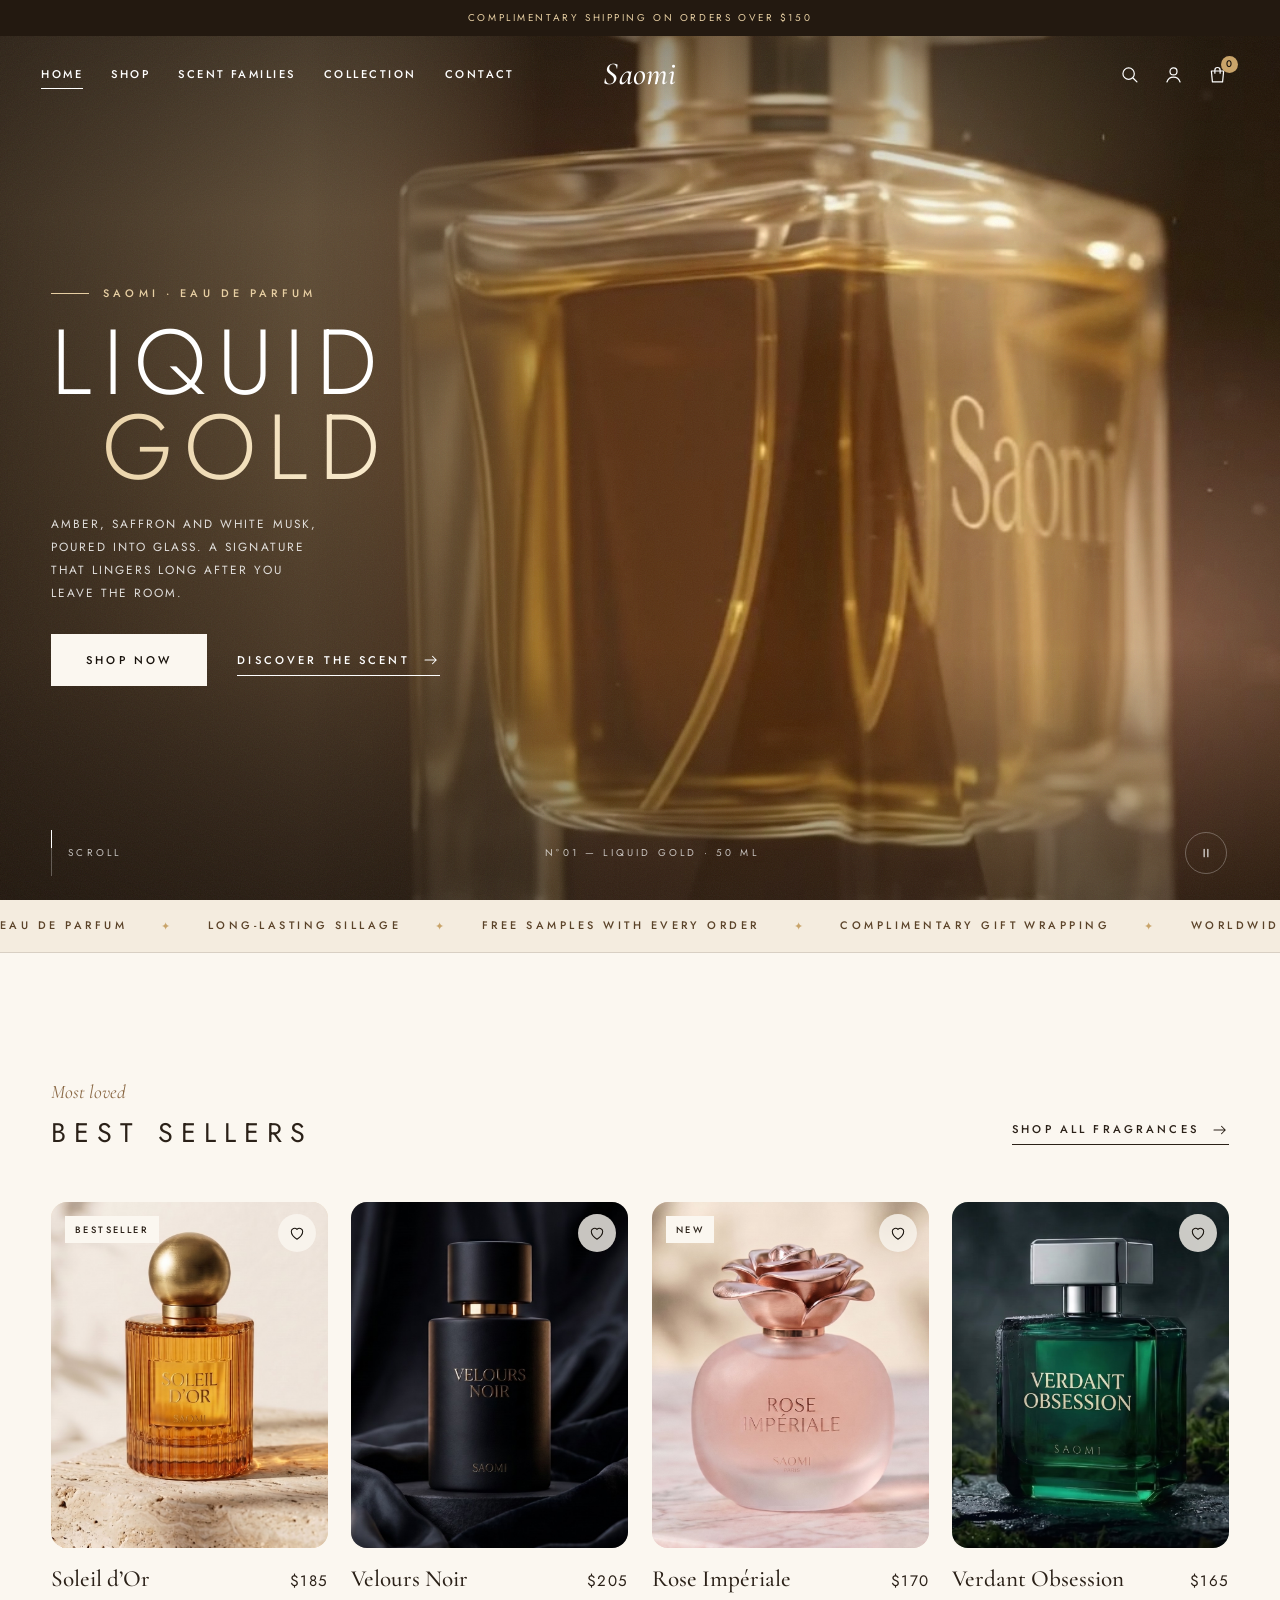
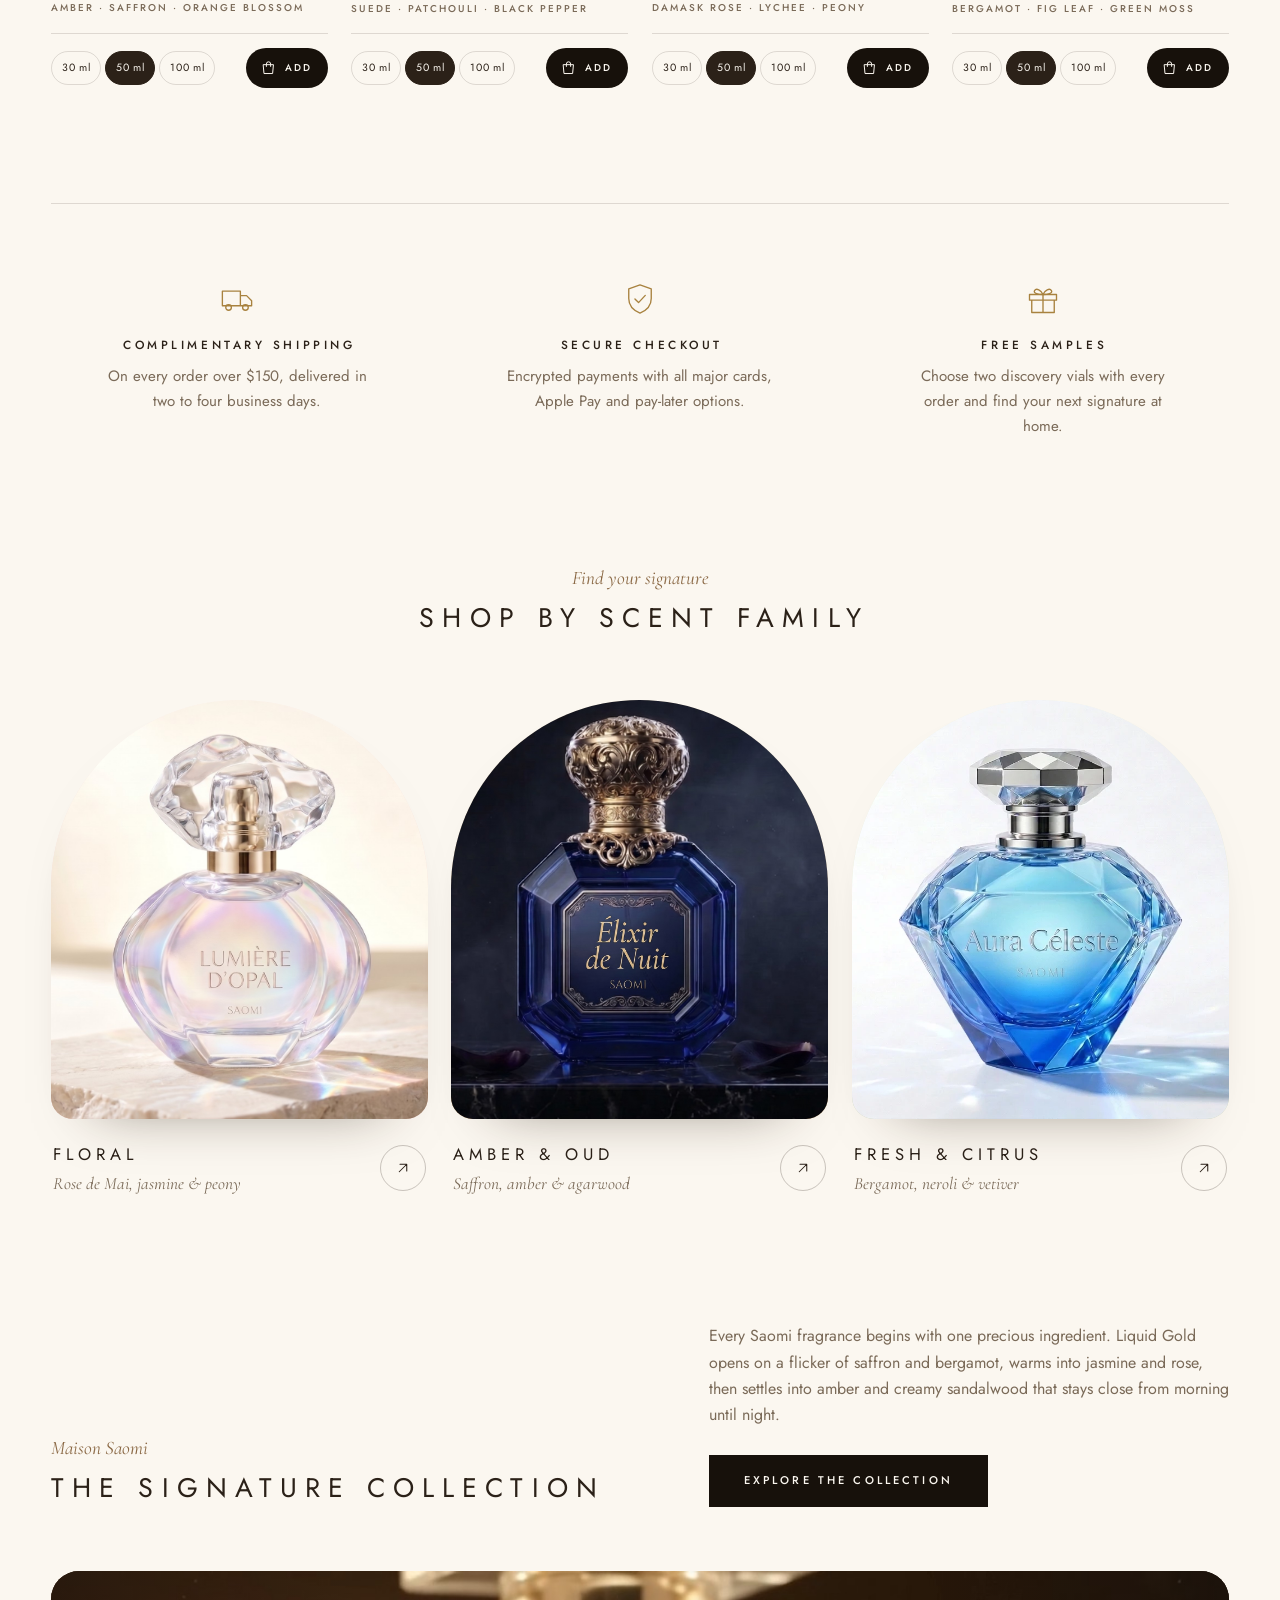
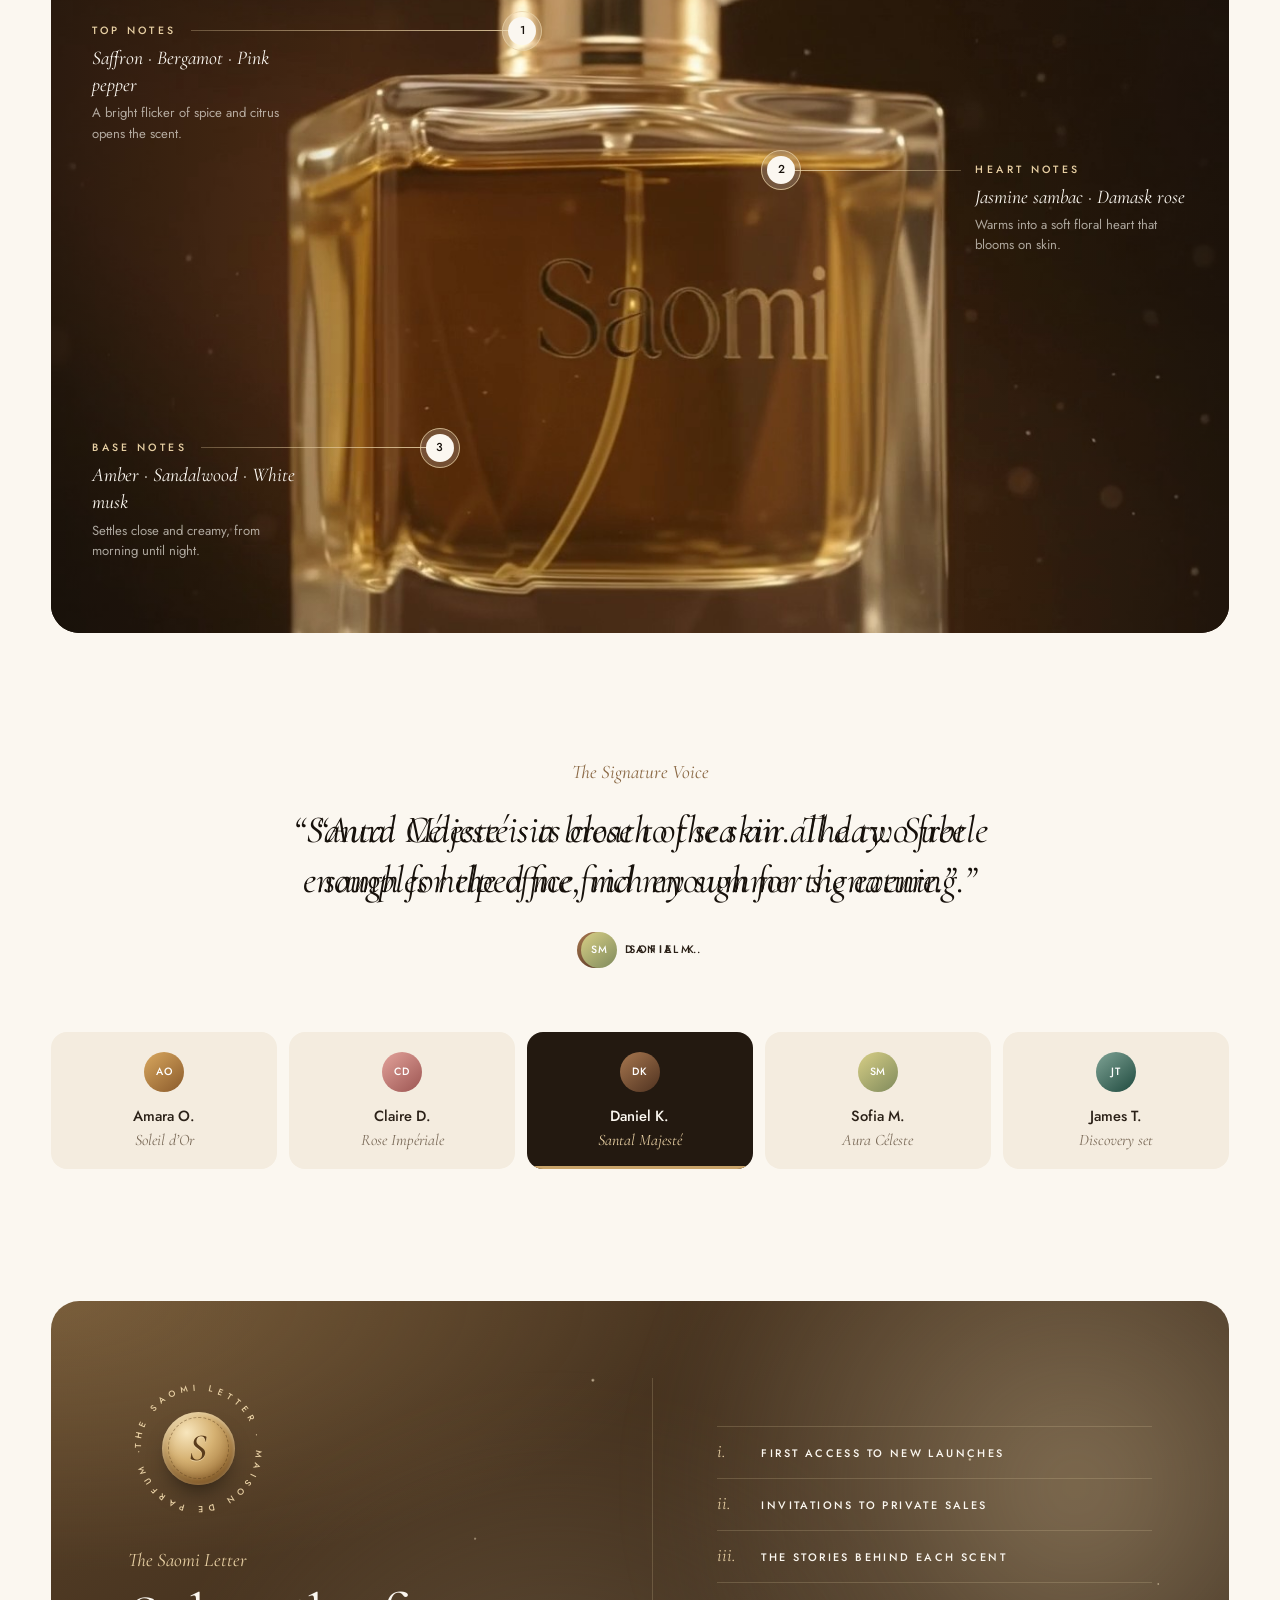
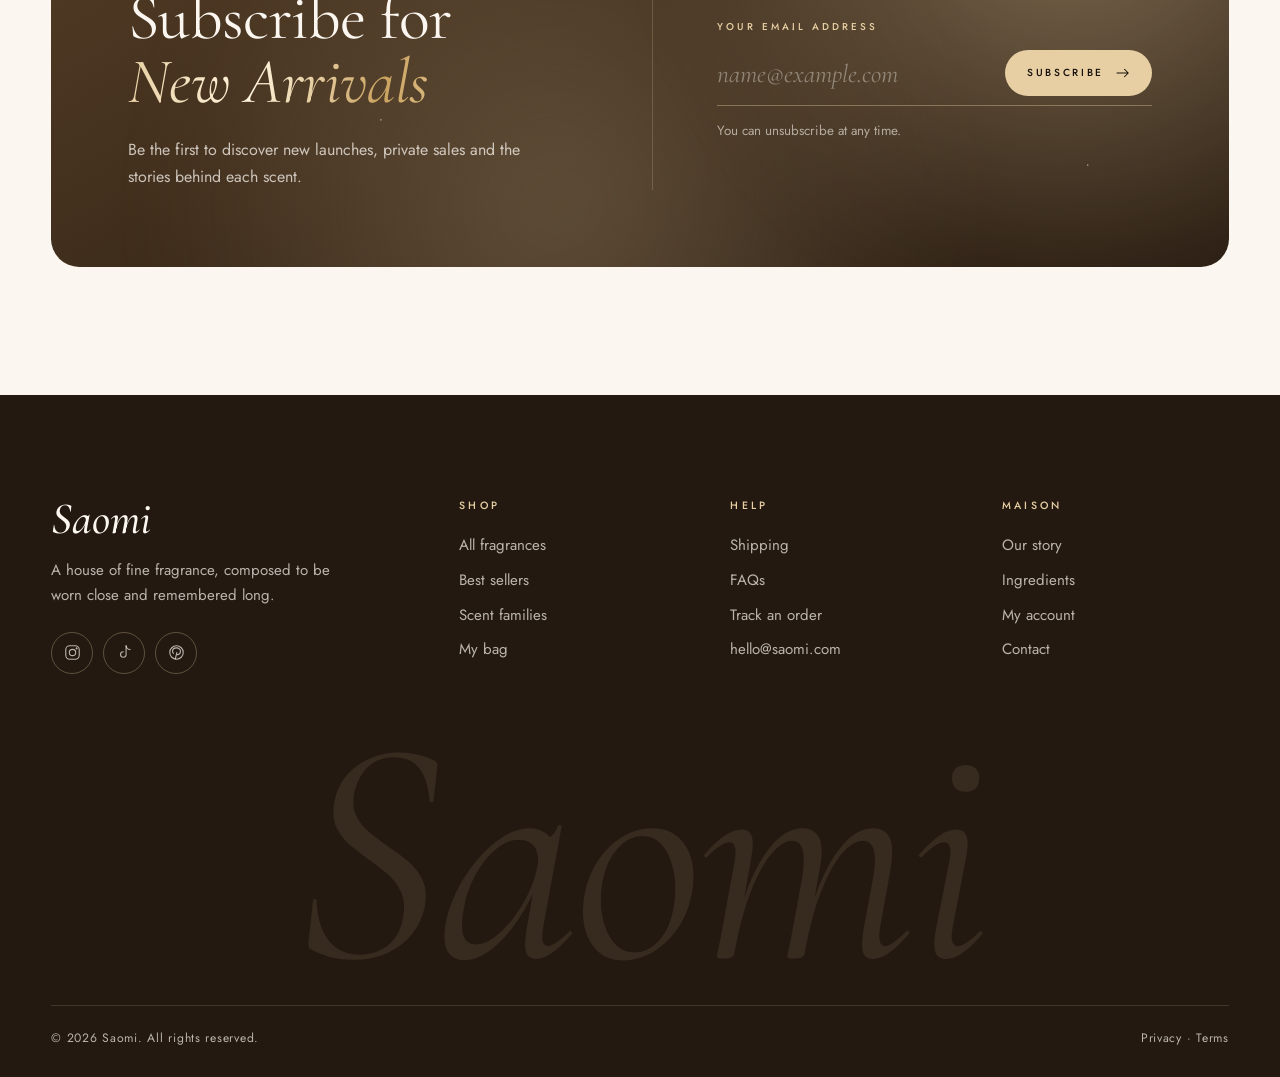
==== commit 73deb759: "Use the product photos, steady the card grid, and split sign-up into steps - Replace the drawn bottl" ====
--- a/index.html
+++ b/index.html
@@ -171,117 +171,93 @@
 
         <div class="carousel" data-carousel>
           <ul class="products products--row" data-carousel-track data-stagger>
-            <li class="product" data-slug="liquid-gold" data-family="amber" data-reveal>
+            <li class="product" data-slug="soleil-dor" data-family="amber" data-reveal>
               <div class="product__media" style="--liquid:#d9a85f">
+                <img class="product__photo" src="assets/img/products/soleil-dor.jpg" alt="Saomi Soleil d’Or, a ribbed amber glass bottle with a brushed-gold sphere cap on travertine" width="2000" height="1116" loading="lazy" decoding="async">
                 <span class="badge">Bestseller</span>
-                <button class="product__wish" type="button" aria-pressed="false" aria-label="Save Liquid Gold to your wishlist" data-wish="Liquid Gold"><svg viewBox="0 0 24 24" aria-hidden="true"><path d="M12 20.3s-7.6-4.6-7.6-10.5A4.3 4.3 0 0 1 12 7.2a4.3 4.3 0 0 1 7.6 2.6c0 5.9-7.6 10.5-7.6 10.5z"/></svg></button>
-                <span class="product__stage" aria-hidden="true">
-                  <span class="product__plinth"></span>
-                  <span class="bottle"><span class="bottle__cap"></span><span class="bottle__neck"></span><span class="bottle__glass"><span class="bottle__label"><em>Saomi</em><small>Liquid Gold</small></span></span></span>
-                  <span class="product__no">N°01</span>
-                </span>
-                <span class="product__mood" aria-hidden="true"><img src="assets/img/mood-liquid-gold.jpg" alt="" width="576" height="720" loading="lazy"></span>
-                <button class="product__flip" type="button" aria-pressed="false" aria-label="See Liquid Gold worn" data-flip><svg viewBox="0 0 24 24" aria-hidden="true"><path d="M4.5 12a7.5 7.5 0 0 1 13.2-4.9M19.5 12a7.5 7.5 0 0 1-13.2 4.9"/><path d="M18 3.5v4h-4M6 20.5v-4h4"/></svg></button>
+                <button class="product__wish" type="button" aria-pressed="false" aria-label="Save Soleil d’Or to your wishlist" data-wish="Soleil d’Or"><svg viewBox="0 0 24 24" aria-hidden="true"><path d="M12 20.3s-7.6-4.6-7.6-10.5A4.3 4.3 0 0 1 12 7.2a4.3 4.3 0 0 1 7.6 2.6c0 5.9-7.6 10.5-7.6 10.5z"/></svg></button>
               </div>
               <div class="product__body">
                 <div class="product__head">
-                  <h3 class="product__name">Liquid Gold</h3>
+                  <h3 class="product__name">Soleil d’Or</h3>
                   <p class="price">$185</p>
                 </div>
-                <p class="product__notes">Amber · Saffron · White musk</p>
+                <p class="product__notes">Amber · Saffron · Orange blossom</p>
                 <div class="product__buy">
                   <fieldset class="sizes">
-                    <legend class="sr-only">Size for Liquid Gold</legend>
-                    <label><input type="radio" name="size-liquid-gold" value="30 ml" data-price="125"><span>30 ml</span></label>
-                    <label><input type="radio" name="size-liquid-gold" value="50 ml" data-price="185" checked><span>50 ml</span></label>
-                    <label><input type="radio" name="size-liquid-gold" value="100 ml" data-price="265"><span>100 ml</span></label>
+                    <legend class="sr-only">Size for Soleil d’Or</legend>
+                    <label><input type="radio" name="size-soleil-dor" value="30 ml" data-price="125"><span>30 ml</span></label>
+                    <label><input type="radio" name="size-soleil-dor" value="50 ml" data-price="185" checked><span>50 ml</span></label>
+                    <label><input type="radio" name="size-soleil-dor" value="100 ml" data-price="265"><span>100 ml</span></label>
                   </fieldset>
-                  <button class="product__add" type="button" data-add="Liquid Gold" aria-label="Add Liquid Gold to bag"><svg viewBox="0 0 24 24" aria-hidden="true"><path d="M5 8h14l-1.2 12.5H6.2z"/><path d="M9 10.5V7a3 3 0 0 1 6 0v3.5"/></svg><span data-add-label>Add</span></button>
-                </div>
-              </div>
-            </li>
-            <li class="product" data-slug="rose-nocturne" data-family="floral" data-reveal>
-              <div class="product__media" style="--liquid:#d88f8a">
-                <span class="badge">New</span>
-                <button class="product__wish" type="button" aria-pressed="false" aria-label="Save Rose Nocturne to your wishlist" data-wish="Rose Nocturne"><svg viewBox="0 0 24 24" aria-hidden="true"><path d="M12 20.3s-7.6-4.6-7.6-10.5A4.3 4.3 0 0 1 12 7.2a4.3 4.3 0 0 1 7.6 2.6c0 5.9-7.6 10.5-7.6 10.5z"/></svg></button>
-                <span class="product__stage" aria-hidden="true">
-                  <span class="product__plinth"></span>
-                  <span class="bottle"><span class="bottle__cap"></span><span class="bottle__neck"></span><span class="bottle__glass"><span class="bottle__label"><em>Saomi</em><small>Rose Nocturne</small></span></span></span>
-                  <span class="product__no">N°02</span>
-                </span>
-                <span class="product__mood" aria-hidden="true"><img src="assets/img/mood-rose-nocturne.jpg" alt="" width="720" height="900" loading="lazy"></span>
-                <button class="product__flip" type="button" aria-pressed="false" aria-label="See Rose Nocturne worn" data-flip><svg viewBox="0 0 24 24" aria-hidden="true"><path d="M4.5 12a7.5 7.5 0 0 1 13.2-4.9M19.5 12a7.5 7.5 0 0 1-13.2 4.9"/><path d="M18 3.5v4h-4M6 20.5v-4h4"/></svg></button>
+                  <button class="product__add" type="button" data-add="Soleil d’Or" aria-label="Add Soleil d’Or to bag"><svg viewBox="0 0 24 24" aria-hidden="true"><path d="M5 8h14l-1.2 12.5H6.2z"/><path d="M9 10.5V7a3 3 0 0 1 6 0v3.5"/></svg><span data-add-label>Add</span></button>
+                </div>
+              </div>
+            </li>
+            <li class="product" data-slug="velours-noir" data-family="woody" data-reveal>
+              <div class="product__media" style="--liquid:#3a302b">
+                <img class="product__photo" src="assets/img/products/velours-noir.jpg" alt="Saomi Velours Noir, a matte black bottle with a gold collar on black velvet" width="2000" height="1116" loading="lazy" decoding="async">
+                <button class="product__wish" type="button" aria-pressed="false" aria-label="Save Velours Noir to your wishlist" data-wish="Velours Noir"><svg viewBox="0 0 24 24" aria-hidden="true"><path d="M12 20.3s-7.6-4.6-7.6-10.5A4.3 4.3 0 0 1 12 7.2a4.3 4.3 0 0 1 7.6 2.6c0 5.9-7.6 10.5-7.6 10.5z"/></svg></button>
               </div>
               <div class="product__body">
                 <div class="product__head">
-                  <h3 class="product__name">Rose Nocturne</h3>
-                  <p class="price">$165</p>
-                </div>
-                <p class="product__notes">Damask rose · Oud · Raspberry</p>
+                  <h3 class="product__name">Velours Noir</h3>
+                  <p class="price">$205</p>
+                </div>
+                <p class="product__notes">Suede · Patchouli · Black pepper</p>
                 <div class="product__buy">
                   <fieldset class="sizes">
-                    <legend class="sr-only">Size for Rose Nocturne</legend>
-                    <label><input type="radio" name="size-rose-nocturne" value="30 ml" data-price="115"><span>30 ml</span></label>
-                    <label><input type="radio" name="size-rose-nocturne" value="50 ml" data-price="165" checked><span>50 ml</span></label>
-                    <label><input type="radio" name="size-rose-nocturne" value="100 ml" data-price="240"><span>100 ml</span></label>
+                    <legend class="sr-only">Size for Velours Noir</legend>
+                    <label><input type="radio" name="size-velours-noir" value="30 ml" data-price="140"><span>30 ml</span></label>
+                    <label><input type="radio" name="size-velours-noir" value="50 ml" data-price="205" checked><span>50 ml</span></label>
+                    <label><input type="radio" name="size-velours-noir" value="100 ml" data-price="290"><span>100 ml</span></label>
                   </fieldset>
-                  <button class="product__add" type="button" data-add="Rose Nocturne" aria-label="Add Rose Nocturne to bag"><svg viewBox="0 0 24 24" aria-hidden="true"><path d="M5 8h14l-1.2 12.5H6.2z"/><path d="M9 10.5V7a3 3 0 0 1 6 0v3.5"/></svg><span data-add-label>Add</span></button>
-                </div>
-              </div>
-            </li>
-            <li class="product" data-slug="santal-noir" data-family="woody" data-reveal>
-              <div class="product__media" style="--liquid:#8e5a36;--engrave:#f6e7cc">
-                <button class="product__wish" type="button" aria-pressed="false" aria-label="Save Santal Noir to your wishlist" data-wish="Santal Noir"><svg viewBox="0 0 24 24" aria-hidden="true"><path d="M12 20.3s-7.6-4.6-7.6-10.5A4.3 4.3 0 0 1 12 7.2a4.3 4.3 0 0 1 7.6 2.6c0 5.9-7.6 10.5-7.6 10.5z"/></svg></button>
-                <span class="product__stage" aria-hidden="true">
-                  <span class="product__plinth"></span>
-                  <span class="bottle"><span class="bottle__cap"></span><span class="bottle__neck"></span><span class="bottle__glass"><span class="bottle__label"><em>Saomi</em><small>Santal Noir</small></span></span></span>
-                  <span class="product__no">N°03</span>
-                </span>
-                <span class="product__mood" aria-hidden="true"><img src="assets/img/mood-santal-noir.jpg" alt="" width="576" height="720" loading="lazy"></span>
-                <button class="product__flip" type="button" aria-pressed="false" aria-label="See Santal Noir worn" data-flip><svg viewBox="0 0 24 24" aria-hidden="true"><path d="M4.5 12a7.5 7.5 0 0 1 13.2-4.9M19.5 12a7.5 7.5 0 0 1-13.2 4.9"/><path d="M18 3.5v4h-4M6 20.5v-4h4"/></svg></button>
+                  <button class="product__add" type="button" data-add="Velours Noir" aria-label="Add Velours Noir to bag"><svg viewBox="0 0 24 24" aria-hidden="true"><path d="M5 8h14l-1.2 12.5H6.2z"/><path d="M9 10.5V7a3 3 0 0 1 6 0v3.5"/></svg><span data-add-label>Add</span></button>
+                </div>
+              </div>
+            </li>
+            <li class="product" data-slug="rose-imperiale" data-family="floral" data-reveal>
+              <div class="product__media" style="--liquid:#e7aa9e">
+                <img class="product__photo" src="assets/img/products/rose-imperiale.jpg" alt="Saomi Rose Impériale, a frosted pink bottle with a rose-gold rose cap on pink marble" width="2000" height="1116" loading="lazy" decoding="async">
+                <span class="badge">New</span>
+                <button class="product__wish" type="button" aria-pressed="false" aria-label="Save Rose Impériale to your wishlist" data-wish="Rose Impériale"><svg viewBox="0 0 24 24" aria-hidden="true"><path d="M12 20.3s-7.6-4.6-7.6-10.5A4.3 4.3 0 0 1 12 7.2a4.3 4.3 0 0 1 7.6 2.6c0 5.9-7.6 10.5-7.6 10.5z"/></svg></button>
               </div>
               <div class="product__body">
                 <div class="product__head">
-                  <h3 class="product__name">Santal Noir</h3>
-                  <p class="price">$195</p>
-                </div>
-                <p class="product__notes">Sandalwood · Leather · Vanilla</p>
+                  <h3 class="product__name">Rose Impériale</h3>
+                  <p class="price">$170</p>
+                </div>
+                <p class="product__notes">Damask rose · Lychee · Peony</p>
                 <div class="product__buy">
                   <fieldset class="sizes">
-                    <legend class="sr-only">Size for Santal Noir</legend>
-                    <label><input type="radio" name="size-santal-noir" value="30 ml" data-price="135"><span>30 ml</span></label>
-                    <label><input type="radio" name="size-santal-noir" value="50 ml" data-price="195" checked><span>50 ml</span></label>
-                    <label><input type="radio" name="size-santal-noir" value="100 ml" data-price="280"><span>100 ml</span></label>
+                    <legend class="sr-only">Size for Rose Impériale</legend>
+                    <label><input type="radio" name="size-rose-imperiale" value="30 ml" data-price="120"><span>30 ml</span></label>
+                    <label><input type="radio" name="size-rose-imperiale" value="50 ml" data-price="170" checked><span>50 ml</span></label>
+                    <label><input type="radio" name="size-rose-imperiale" value="100 ml" data-price="245"><span>100 ml</span></label>
                   </fieldset>
-                  <button class="product__add" type="button" data-add="Santal Noir" aria-label="Add Santal Noir to bag"><svg viewBox="0 0 24 24" aria-hidden="true"><path d="M5 8h14l-1.2 12.5H6.2z"/><path d="M9 10.5V7a3 3 0 0 1 6 0v3.5"/></svg><span data-add-label>Add</span></button>
-                </div>
-              </div>
-            </li>
-            <li class="product" data-slug="neroli-lumiere" data-family="fresh" data-reveal>
-              <div class="product__media" style="--liquid:#e6d27f">
-                <button class="product__wish" type="button" aria-pressed="false" aria-label="Save Néroli Lumière to your wishlist" data-wish="Néroli Lumière"><svg viewBox="0 0 24 24" aria-hidden="true"><path d="M12 20.3s-7.6-4.6-7.6-10.5A4.3 4.3 0 0 1 12 7.2a4.3 4.3 0 0 1 7.6 2.6c0 5.9-7.6 10.5-7.6 10.5z"/></svg></button>
-                <span class="product__stage" aria-hidden="true">
-                  <span class="product__plinth"></span>
-                  <span class="bottle"><span class="bottle__cap"></span><span class="bottle__neck"></span><span class="bottle__glass"><span class="bottle__label"><em>Saomi</em><small>Néroli Lumière</small></span></span></span>
-                  <span class="product__no">N°04</span>
-                </span>
-                <span class="product__mood" aria-hidden="true"><img src="assets/img/mood-neroli-lumiere.jpg" alt="" width="576" height="720" loading="lazy"></span>
-                <button class="product__flip" type="button" aria-pressed="false" aria-label="See Néroli Lumière worn" data-flip><svg viewBox="0 0 24 24" aria-hidden="true"><path d="M4.5 12a7.5 7.5 0 0 1 13.2-4.9M19.5 12a7.5 7.5 0 0 1-13.2 4.9"/><path d="M18 3.5v4h-4M6 20.5v-4h4"/></svg></button>
+                  <button class="product__add" type="button" data-add="Rose Impériale" aria-label="Add Rose Impériale to bag"><svg viewBox="0 0 24 24" aria-hidden="true"><path d="M5 8h14l-1.2 12.5H6.2z"/><path d="M9 10.5V7a3 3 0 0 1 6 0v3.5"/></svg><span data-add-label>Add</span></button>
+                </div>
+              </div>
+            </li>
+            <li class="product" data-slug="verdant-obsession" data-family="fresh" data-reveal>
+              <div class="product__media" style="--liquid:#3f8a5c">
+                <img class="product__photo" src="assets/img/products/verdant-obsession.jpg" alt="Saomi Verdant Obsession, an emerald glass bottle with a silver cap among wet moss" width="2000" height="1116" loading="lazy" decoding="async">
+                <button class="product__wish" type="button" aria-pressed="false" aria-label="Save Verdant Obsession to your wishlist" data-wish="Verdant Obsession"><svg viewBox="0 0 24 24" aria-hidden="true"><path d="M12 20.3s-7.6-4.6-7.6-10.5A4.3 4.3 0 0 1 12 7.2a4.3 4.3 0 0 1 7.6 2.6c0 5.9-7.6 10.5-7.6 10.5z"/></svg></button>
               </div>
               <div class="product__body">
                 <div class="product__head">
-                  <h3 class="product__name">Néroli Lumière</h3>
-                  <p class="price">$150</p>
-                </div>
-                <p class="product__notes">Neroli · Bergamot · Vetiver</p>
+                  <h3 class="product__name">Verdant Obsession</h3>
+                  <p class="price">$165</p>
+                </div>
+                <p class="product__notes">Bergamot · Fig leaf · Green moss</p>
                 <div class="product__buy">
                   <fieldset class="sizes">
-                    <legend class="sr-only">Size for Néroli Lumière</legend>
-                    <label><input type="radio" name="size-neroli-lumiere" value="30 ml" data-price="105"><span>30 ml</span></label>
-                    <label><input type="radio" name="size-neroli-lumiere" value="50 ml" data-price="150" checked><span>50 ml</span></label>
-                    <label><input type="radio" name="size-neroli-lumiere" value="100 ml" data-price="215"><span>100 ml</span></label>
+                    <legend class="sr-only">Size for Verdant Obsession</legend>
+                    <label><input type="radio" name="size-verdant-obsession" value="30 ml" data-price="115"><span>30 ml</span></label>
+                    <label><input type="radio" name="size-verdant-obsession" value="50 ml" data-price="165" checked><span>50 ml</span></label>
+                    <label><input type="radio" name="size-verdant-obsession" value="100 ml" data-price="240"><span>100 ml</span></label>
                   </fieldset>
-                  <button class="product__add" type="button" data-add="Néroli Lumière" aria-label="Add Néroli Lumière to bag"><svg viewBox="0 0 24 24" aria-hidden="true"><path d="M5 8h14l-1.2 12.5H6.2z"/><path d="M9 10.5V7a3 3 0 0 1 6 0v3.5"/></svg><span data-add-label>Add</span></button>
+                  <button class="product__add" type="button" data-add="Verdant Obsession" aria-label="Add Verdant Obsession to bag"><svg viewBox="0 0 24 24" aria-hidden="true"><path d="M5 8h14l-1.2 12.5H6.2z"/><path d="M9 10.5V7a3 3 0 0 1 6 0v3.5"/></svg><span data-add-label>Add</span></button>
                 </div>
               </div>
             </li>
@@ -331,8 +307,7 @@
           <li data-reveal>
             <a class="family-card" href="shop.html?family=floral" data-tilt style="--c1:#fbefeb;--c2:#e9bfb6;--liquid:#e7a69c">
               <span class="family-card__media">
-                <span class="family-card__word" aria-hidden="true">Rose</span>
-                <span class="bottle" aria-hidden="true"><span class="bottle__cap"></span><span class="bottle__neck"></span><span class="bottle__glass"><span class="bottle__label"><em>Saomi</em><small>Rose Nocturne</small></span></span></span>
+                <img class="family-card__photo" src="assets/img/products/lumiere-dopal.jpg" alt="" width="2000" height="1116" loading="lazy" decoding="async">
               </span>
               <div class="family-card__body">
                 <div>
@@ -346,8 +321,7 @@
           <li data-reveal>
             <a class="family-card" href="shop.html?family=amber" data-tilt style="--c1:#f6e6cc;--c2:#d6a868;--liquid:#c98a3a">
               <span class="family-card__media">
-                <span class="family-card__word" aria-hidden="true">Oud</span>
-                <span class="bottle" aria-hidden="true"><span class="bottle__cap"></span><span class="bottle__neck"></span><span class="bottle__glass"><span class="bottle__label"><em>Saomi</em><small>Liquid Gold</small></span></span></span>
+                <img class="family-card__photo" src="assets/img/products/elixir-de-nuit.jpg" alt="" width="2000" height="1493" loading="lazy" decoding="async">
               </span>
               <div class="family-card__body">
                 <div>
@@ -361,8 +335,7 @@
           <li data-reveal>
             <a class="family-card" href="shop.html?family=fresh" data-tilt style="--c1:#f1f3e4;--c2:#c3cfab;--liquid:#e3d17a">
               <span class="family-card__media">
-                <span class="family-card__word" aria-hidden="true">Néroli</span>
-                <span class="bottle" aria-hidden="true"><span class="bottle__cap"></span><span class="bottle__neck"></span><span class="bottle__glass"><span class="bottle__label"><em>Saomi</em><small>Néroli Lumière</small></span></span></span>
+                <img class="family-card__photo" src="assets/img/products/aura-celeste.webp" alt="" width="1376" height="768" loading="lazy" decoding="async">
               </span>
               <div class="family-card__body">
                 <div>
@@ -432,19 +405,19 @@
 
         <div class="voices__quotes" data-reveal>
           <figure class="voice is-active" id="voice-1" role="tabpanel" aria-labelledby="voice-tab-1">
-            <blockquote>“Liquid Gold is the first fragrance people stop me to ask about. Warm, soft, and it lasts from my morning coffee until dinner.”</blockquote>
+            <blockquote>“Soleil d’Or is the first fragrance people stop me to ask about. Warm, soft, and it lasts from my morning coffee until dinner.”</blockquote>
             <figcaption><span class="avatar" style="--a1:#d9a85f;--a2:#8a5a2b" aria-hidden="true">AO</span>Amara O.</figcaption>
           </figure>
           <figure class="voice" id="voice-2" role="tabpanel" aria-labelledby="voice-tab-2">
-            <blockquote>“Rose Nocturne feels like velvet. Deeper and more grown-up than any rose I have tried, and never too sweet.”</blockquote>
+            <blockquote>“Rose Impériale feels like velvet. Deeper and more grown-up than any rose I have tried, and never too sweet.”</blockquote>
             <figcaption><span class="avatar" style="--a1:#e3a39b;--a2:#9c5552" aria-hidden="true">CD</span>Claire D.</figcaption>
           </figure>
           <figure class="voice" id="voice-3" role="tabpanel" aria-labelledby="voice-tab-3">
-            <blockquote>“Santal Noir sits close to the skin all day. Subtle enough for the office, rich enough for the evening.”</blockquote>
+            <blockquote>“Santal Majesté sits close to the skin all day. Subtle enough for the office, rich enough for the evening.”</blockquote>
             <figcaption><span class="avatar" style="--a1:#a7774f;--a2:#4f3220" aria-hidden="true">DK</span>Daniel K.</figcaption>
           </figure>
           <figure class="voice" id="voice-4" role="tabpanel" aria-labelledby="voice-tab-4">
-            <blockquote>“Néroli Lumière is sunshine in a bottle. The two free samples helped me find my summer signature.”</blockquote>
+            <blockquote>“Aura Céleste is a breath of sea air. The two free samples helped me find my summer signature.”</blockquote>
             <figcaption><span class="avatar" style="--a1:#d8cf86;--a2:#7f8a5c" aria-hidden="true">SM</span>Sofia M.</figcaption>
           </figure>
           <figure class="voice" id="voice-5" role="tabpanel" aria-labelledby="voice-tab-5">
@@ -456,19 +429,19 @@
         <div class="voices__tabs" role="tablist" aria-label="Client reviews" data-reveal>
           <button class="voice-tab" id="voice-tab-1" type="button" role="tab" aria-selected="true" aria-controls="voice-1">
             <span class="avatar" style="--a1:#d9a85f;--a2:#8a5a2b" aria-hidden="true">AO</span>
-            <strong>Amara O.</strong><small>Liquid Gold</small>
+            <strong>Amara O.</strong><small>Soleil d’Or</small>
           </button>
           <button class="voice-tab" id="voice-tab-2" type="button" role="tab" aria-selected="false" aria-controls="voice-2" tabindex="-1">
             <span class="avatar" style="--a1:#e3a39b;--a2:#9c5552" aria-hidden="true">CD</span>
-            <strong>Claire D.</strong><small>Rose Nocturne</small>
+            <strong>Claire D.</strong><small>Rose Impériale</small>
           </button>
           <button class="voice-tab" id="voice-tab-3" type="button" role="tab" aria-selected="false" aria-controls="voice-3" tabindex="-1">
             <span class="avatar" style="--a1:#a7774f;--a2:#4f3220" aria-hidden="true">DK</span>
-            <strong>Daniel K.</strong><small>Santal Noir</small>
+            <strong>Daniel K.</strong><small>Santal Majesté</small>
           </button>
           <button class="voice-tab" id="voice-tab-4" type="button" role="tab" aria-selected="false" aria-controls="voice-4" tabindex="-1">
             <span class="avatar" style="--a1:#d8cf86;--a2:#7f8a5c" aria-hidden="true">SM</span>
-            <strong>Sofia M.</strong><small>Néroli Lumière</small>
+            <strong>Sofia M.</strong><small>Aura Céleste</small>
           </button>
           <button class="voice-tab" id="voice-tab-5" type="button" role="tab" aria-selected="false" aria-controls="voice-5" tabindex="-1">
             <span class="avatar" style="--a1:#7fa395;--a2:#1f4a3f" aria-hidden="true">JT</span>
--- a/css/styles.css
+++ b/css/styles.css
@@ -658,109 +658,6 @@
 }
 @keyframes marquee { to { transform: translateX(-50%); } }
 
-/* ---------- Bottle (pure CSS, tinted by --liquid; modelled on the bottle in the film) ---------- */
-
-.bottle {
-  position: relative;
-  display: block;
-  width: var(--bw, 140px);
-  aspect-ratio: 100 / 124;
-  container-type: inline-size;
-}
-.bottle::after {
-  content: "";
-  position: absolute; left: 4%; right: 4%; bottom: -6%;
-  height: 10%;
-  background: radial-gradient(closest-side, rgba(40, 26, 10, .32), transparent);
-  filter: blur(2px);
-  z-index: -1;
-}
-
-/* Gold atomiser */
-.bottle__cap {
-  position: absolute; left: 35%; width: 30%; top: 0; height: 13%;
-  border-radius: 3cqw 3cqw 1cqw 1cqw;
-  background: linear-gradient(90deg, #7a5722 0%, #d2ac62 16%, #fff1c8 32%, #e0bd76 50%, #a77b39 72%, #f0d7a0 86%, #7a5722 100%);
-  box-shadow: inset 0 -1.5cqw 2cqw rgba(80, 50, 10, .3), inset 0 1px 0 rgba(255, 255, 255, .7);
-}
-.bottle__cap::before {
-  content: "";
-  position: absolute; left: 50%; top: 24%;
-  width: 6cqw; height: 6cqw;
-  translate: -50% 0;
-  border-radius: 50%;
-  background: radial-gradient(circle, #4a3415 0 32%, #f5e4bb 40%, #c9a25c 70%);
-}
-
-/* Collar with a ring groove */
-.bottle__neck {
-  position: absolute; left: 30%; width: 40%; top: 12.5%; height: 10.5%;
-  border-radius: 1.5cqw;
-  background:
-    linear-gradient(180deg, rgba(255, 255, 255, .55) 0 7%, transparent 7% 44%, rgba(70, 44, 10, .38) 44% 50%, rgba(255, 255, 255, .35) 50% 54%, transparent 54%),
-    linear-gradient(90deg, #7a5722 0%, #d8b46b 16%, #fff3cf 34%, #e5c47f 52%, #a77b39 74%, #f2dba6 88%, #7a5722 100%);
-  box-shadow: 0 1.2cqw 1.6cqw -1cqw rgba(60, 38, 8, .45);
-}
-
-/* Thick clear glass */
-.bottle__glass {
-  position: absolute; left: 0; right: 0; top: 22%; bottom: 0;
-  border-radius: 9cqw;
-  background:
-    linear-gradient(90deg, rgba(255, 255, 255, .9) 0%, rgba(255, 255, 255, .28) 5%, rgba(255, 255, 255, .05) 22%, rgba(255, 255, 255, .05) 78%, rgba(255, 255, 255, .32) 95%, rgba(255, 255, 255, .85) 100%),
-    color-mix(in oklab, var(--liquid, #d9a85f), white 80%);
-  box-shadow:
-    inset 0 0 0 1px rgba(255, 255, 255, .95),
-    inset 0 1.5cqw 2cqw rgba(255, 255, 255, .7),
-    inset 0 -3cqw 5cqw rgba(60, 40, 15, .1),
-    0 14cqw 18cqw -12cqw rgba(40, 28, 12, .5);
-}
-
-/* Liquid */
-.bottle__glass::before {
-  content: "";
-  position: absolute; inset: 9% 8% 10%;
-  border-radius: 6cqw;
-  background:
-    linear-gradient(180deg,
-      color-mix(in oklab, var(--liquid, #d9a85f), white 26%) 0%,
-      var(--liquid, #d9a85f) 42%,
-      color-mix(in oklab, var(--liquid, #d9a85f), #2b1606 30%) 100%);
-  box-shadow:
-    inset 0 1.2cqw 0 rgba(255, 255, 255, .38),
-    inset 0 0 0 1px rgba(255, 255, 255, .25),
-    inset 0 -4cqw 8cqw rgba(40, 20, 5, .2);
-}
-
-/* Highlight streak */
-.bottle__glass::after {
-  content: "";
-  position: absolute; left: 5%; top: 7%;
-  width: 4.5%; height: 78%;
-  border-radius: 3cqw;
-  background: linear-gradient(180deg, rgba(255, 255, 255, .95), rgba(255, 255, 255, .08));
-}
-
-/* Engraved wordmark */
-.bottle__label {
-  position: absolute; left: 10%; right: 10%; top: 30%;
-  z-index: 1;
-  display: grid; justify-items: center; gap: 2cqw;
-  text-align: center;
-  color: var(--engrave, color-mix(in oklab, var(--liquid, #d9a85f), #1d0f04 72%));
-}
-.bottle__label em {
-  font: normal 500 16cqw/1 var(--font-serif);
-  letter-spacing: -.01em;
-  text-shadow: 0 1px 0 rgba(255, 255, 255, .3);
-}
-.bottle__label small {
-  font-size: 3.4cqw; font-weight: 500; line-height: 1.2;
-  letter-spacing: .24em; text-transform: uppercase;
-  white-space: nowrap;
-  opacity: .78;
-}
-
 /* ---------- Split section head (title left, copy right) ---------- */
 
 .section-head--split { display: grid; gap: 18px; justify-items: start; text-align: left; }
@@ -849,7 +746,7 @@
 
 .shop__more { display: none; margin-top: 30px; }
 
-@media (min-width: 1180px) {
+@media (min-width: 1280px) {
   .shop__layout {
     grid-template-columns: minmax(250px, 290px) minmax(0, 1fr);
     column-gap: clamp(48px, 5vw, 84px);
@@ -860,53 +757,38 @@
   .shop__more { display: inline-flex; }
 }
 
-/* Track: a swipe row on phones, a grid from 640px */
+/* Shop grid: columns only ever increase with the screen (2 up to 899px, then 3),
+   so cards never jump between layouts. The home page row is set up further down. */
 .carousel { position: relative; }
 
-/* Positioned so absolutely positioned children (e.g. .sr-only labels) are clipped
-   by the scroller instead of widening the mobile layout viewport. */
 .products {
   position: relative;
-  display: flex;
-  gap: 16px;
-  margin: 0 calc(-1 * var(--gutter));
-  padding: 4px var(--gutter) 8px;
-  overflow-x: auto;
-  scroll-snap-type: x mandatory;
-  scroll-padding-inline: var(--gutter);
-  overscroll-behavior-x: contain;
-  scrollbar-width: none;
-}
-.products::-webkit-scrollbar { display: none; }
+  display: grid;
+  grid-template-columns: repeat(2, minmax(0, 1fr));
+  gap: 32px 12px;
+}
 
 .product {
   position: relative;
-  flex: 0 0 calc((100% - 16px) / 1.3);
+  min-width: 0;
   container-type: inline-size;
   display: flex; flex-direction: column;
-  scroll-snap-align: start;
 }
 .product[hidden] { display: none; }
-.product.is-entering { animation: card-in .7s var(--ease-out) both; animation-delay: calc(var(--n, 0) * 70ms); }
-@keyframes card-in { from { opacity: 0; transform: translateY(22px); } }
-
-@media (min-width: 640px) {
-  .products {
-    display: grid;
-    grid-template-columns: repeat(2, minmax(0, 1fr));
-    gap: 44px 20px;
-    margin: 0; padding: 0;
-    overflow: visible;
-  }
+/* Cards fade in place rather than sliding, so the grid stays put while it appears. */
+.js .product[data-reveal] { transform: none; }
+.product.is-entering { animation: card-in .6s var(--ease-out) both; animation-delay: calc(var(--n, 0) * 60ms); }
+@keyframes card-in { from { opacity: 0; } }
+
+@media (min-width: 560px) {
+  .products { gap: 40px 18px; }
 }
 @media (min-width: 900px) {
-  .products { grid-template-columns: repeat(3, minmax(0, 1fr)); gap: 52px clamp(16px, 2vw, 26px); }
-}
-@media (min-width: 1180px) and (max-width: 1279px) {
-  .products { grid-template-columns: repeat(2, minmax(0, 1fr)); }
-}
-
-/* Media: tinted studio backdrop. Sizes use cqw (the card is the container). */
+  .products { grid-template-columns: repeat(3, minmax(0, 1fr)); gap: 52px clamp(18px, 2vw, 26px); }
+}
+
+/* Media: the product photograph, cropped to the same 4:5 frame on every card so rows line up.
+   The tint behind it only shows while the photo loads. */
 .product__media {
   position: relative;
   aspect-ratio: 4 / 5;
@@ -914,78 +796,20 @@
   overflow: hidden;
   isolation: isolate;
   border-radius: 16px;
-  background:
-    radial-gradient(64% 46% at 50% 36%, color-mix(in oklab, var(--liquid), #fffaf1 78%) 0%, transparent 72%),
-    linear-gradient(180deg, color-mix(in oklab, var(--liquid), #fbf7f0 66%) 0%, color-mix(in oklab, var(--liquid), #fbf7f0 38%) 100%);
-}
-
-.product__stage { position: absolute; inset: 0; }
-
-.product__plinth {
-  position: absolute; left: 50%; bottom: 14cqw;
-  width: 60cqw; height: 19cqw;
-  translate: -50% 0;
-  border-radius: 0 0 50% 50% / 0 0 28% 28%;
-  background: linear-gradient(90deg,
-    color-mix(in oklab, var(--liquid), #e4d6bf 70%) 0%,
-    #fbf7f0 36%, #f5ede0 62%,
-    color-mix(in oklab, var(--liquid), #d8c6aa 70%) 100%);
-  box-shadow: 0 36px 40px -30px rgba(40, 25, 10, .55);
-}
-.product__plinth::before {
-  content: "";
-  position: absolute; left: 0; right: 0; top: 0;
-  height: 10cqw;
-  translate: 0 -50%;
-  border-radius: 50%;
-  background: radial-gradient(ellipse at 50% 38%, #fffdf8 0%, #f3eadb 68%, color-mix(in oklab, var(--liquid), #e6d8c2 72%) 100%);
-}
-
-.product__stage .bottle {
-  --bw: 44cqw;
-  position: absolute; left: 50%; bottom: 31cqw;
-  translate: -50% 0;
-  transition: transform 1s var(--ease-out);
-}
-
-.product__no {
-  position: absolute; left: 16px; bottom: 12px;
-  font: italic 400 1.05rem/1 var(--font-serif);
-  color: color-mix(in oklab, var(--liquid), #1d1006 62%);
-  opacity: .75;
-}
-
-/* Duotone mood photograph: grey image, shadows lifted to a deep tone, highlights tinted */
-.product__mood {
-  position: absolute; inset: 0; z-index: 2;
-  overflow: hidden;
-  isolation: isolate;
-  clip-path: inset(100% 0 0 0);
-  transition: clip-path .9s var(--ease-io);
-}
-.product__mood img {
+  background: color-mix(in oklab, var(--liquid), #fbf7f0 70%);
+}
+
+/* Every bottle sits in the middle of its photo, so a centred crop keeps it whole. */
+.product__photo {
+  position: absolute; inset: 0;
   width: 100%; height: 100%;
   object-fit: cover;
-  filter: grayscale(1) contrast(1.16) brightness(1.1);
-  transform: scale(1.14);
-  transition: transform 1.6s var(--ease-out);
-}
-.product__mood::before,
-.product__mood::after {
-  content: "";
-  position: absolute; inset: 0; z-index: 1;
-  pointer-events: none;
-}
-.product__mood::before { background: color-mix(in oklab, var(--liquid), #1a0c04 78%); mix-blend-mode: lighten; }
-.product__mood::after { background: color-mix(in oklab, var(--liquid), #fff1dc 14%); mix-blend-mode: multiply; }
-
-.product.is-mood .product__mood { clip-path: inset(0); }
-.product.is-mood .product__mood img { transform: none; }
+  object-position: 50% 50%;
+  transition: transform 1.2s var(--ease-out);
+}
 
 @media (hover: hover) {
-  .product:hover .product__mood { clip-path: inset(0); }
-  .product:hover .product__mood img { transform: none; }
-  .product:hover .product__stage .bottle { transform: translateY(-8px); }
+  .product:hover .product__photo { transform: scale(1.05); }
 }
 
 .badge {
@@ -997,9 +821,8 @@
   white-space: nowrap;
 }
 
-.product__wish,
-.product__flip {
-  position: absolute; right: 12px; z-index: 3;
+.product__wish {
+  position: absolute; top: 12px; right: 12px; z-index: 3;
   width: 38px; height: 38px;
   display: grid; place-items: center;
   border-radius: 50%;
@@ -1009,17 +832,10 @@
   color: var(--ink);
   transition: background-color .3s ease;
 }
-.product__wish { top: 12px; }
-.product__flip { bottom: 12px; }
-.product__wish:hover, .product__flip:hover { background: var(--ivory); }
-.product__wish svg, .product__flip svg { width: 18px; height: 18px; transition: fill .3s ease, stroke .3s ease, transform .5s var(--ease-out); }
+.product__wish:hover { background: var(--ivory); }
+.product__wish svg { width: 18px; height: 18px; transition: fill .3s ease, stroke .3s ease, transform .5s var(--ease-out); }
 .product__wish[aria-pressed="true"] svg { fill: var(--gold-deep); stroke: var(--gold-deep); animation: heart-pop .5s var(--ease-out); }
-.product.is-mood .product__flip svg { transform: rotate(180deg); }
 @keyframes heart-pop { 40% { transform: scale(1.3); } }
-
-@media (hover: hover) {
-  .product__flip { display: none; }
-}
 
 /* Body */
 .product__body { flex: 1; display: flex; flex-direction: column; }
@@ -1072,10 +888,49 @@
 .product__add svg { width: 17px; height: 17px; }
 .product__add:hover, .product__add.is-added { background: var(--gold-deep); }
 
-/* Narrow cards: sizes take their own row */
-@container (max-width: 250px) {
-  .product__buy { flex-wrap: wrap; }
+/* Narrow cards: sizes take their own full-width row, with Add below */
+@container (max-width: 270px) {
+  .product__buy { flex-wrap: wrap; gap: 8px; }
+  .product__buy .sizes { flex: 1 1 100%; }
+  .product__buy .sizes label { flex: 1; }
+  .product__buy .sizes span { padding-inline: 4px; text-align: center; }
   .product__add { flex: 1; }
+}
+
+/* Phone-size cards (two per row): smaller type, price under the name, notes held to two lines
+   so every card in a row lines up. */
+@container (max-width: 210px) {
+  .product__media { margin-bottom: 12px; border-radius: 12px; }
+  .badge { top: 10px; left: 10px; padding: 4px 7px; font-size: .5rem; letter-spacing: .2em; }
+  .product__wish { top: 8px; right: 8px; width: 32px; height: 32px; }
+  .product__wish svg { width: 15px; height: 15px; }
+  .product__head { flex-direction: column; align-items: flex-start; gap: 2px; }
+  .product__name {
+    max-width: 100%;
+    overflow: hidden;
+    font-size: 1.18rem;
+    white-space: nowrap;
+    text-overflow: ellipsis;
+  }
+  .price { font-size: .86rem; }
+  .product__notes {
+    display: -webkit-box;
+    -webkit-box-orient: vertical;
+    -webkit-line-clamp: 2;
+    min-height: 3.3em;
+    margin: 6px 0 12px;
+    overflow: hidden;
+    line-height: 1.65;
+    letter-spacing: .14em;
+  }
+  .product__buy { padding-top: 12px; }
+  .product__add { height: 38px; padding: 0 12px; }
+}
+
+/* Smallest phones (320px screens): tighter size chips so all three fit */
+@container (max-width: 150px) {
+  .product__buy .sizes { gap: 3px; }
+  .product__buy .sizes span { padding: 6px 1px; font-size: .56rem; letter-spacing: 0; }
 }
 
 .carousel__controls {
@@ -1142,16 +997,13 @@
   transform: perspective(1100px) rotateX(var(--rx, 0deg)) rotateY(var(--ry, 0deg));
   transition: transform .7s var(--ease-out);
 }
-.family-card__media::before {
-  /* plinth */
-  content: "";
-  position: absolute; left: 50%; bottom: 13%;
-  width: 62%; height: 9%;
-  translate: -50% 0;
-  z-index: -1;
-  border-radius: 50%;
-  background: radial-gradient(closest-side, rgba(255, 255, 255, .55), rgba(255, 255, 255, 0));
-}
+.family-card__photo {
+  position: absolute; inset: 0;
+  width: 100%; height: 100%;
+  object-fit: cover;
+  transition: transform 1.2s var(--ease-out);
+}
+.family-card:hover .family-card__photo { transform: scale(1.05); }
 .family-card__media::after {
   content: "";
   position: absolute; inset: 0;
@@ -1162,28 +1014,8 @@
 }
 .family-card:hover .family-card__media::after { opacity: 1; }
 
-.family-card__word {
-  position: absolute; left: 0; right: 0; top: 14%;
-  z-index: -1;
-  text-align: center;
-  font: italic 400 22cqw/1 var(--font-serif);
-  color: color-mix(in oklab, var(--c2), #3b2414 18%);
-  opacity: .3;
-  transition: transform 1s var(--ease-out), opacity .6s ease;
-}
-.family-card:hover .family-card__word { transform: translateY(-6px); opacity: .42; }
-
-.family-card .bottle {
-  --bw: 44%;
-  margin-top: 22%;
-  transition: transform 1s var(--ease-out);
-}
-.family-card:hover .bottle { transform: translateY(-10px) rotate(-2.5deg); }
-
 @media (min-width: 1024px) {
   .family-card__media { aspect-ratio: 9 / 10; }
-  .family-card__word { top: 11%; }
-  .family-card .bottle { --bw: 40%; margin-top: 20%; }
 }
 
 .family-card__body {
@@ -1857,18 +1689,34 @@
 }
 .row-head .section-title { text-indent: 0; }
 
-@media (min-width: 640px) and (max-width: 1023px) {
+/* Home row: one row of four. On smaller screens it becomes a swipe row with the next card
+   peeking in (positioned so .sr-only children are clipped by it, not the page). */
+.products.products--row {
+  display: flex;
+  gap: 16px;
+  margin: 0 calc(-1 * var(--gutter));
+  padding: 4px var(--gutter) 8px;
+  overflow-x: auto;
+  scroll-snap-type: x mandatory;
+  scroll-padding-inline: var(--gutter);
+  overscroll-behavior-x: contain;
+  scrollbar-width: none;
+}
+.products--row::-webkit-scrollbar { display: none; }
+.products--row .product { flex: 0 0 calc((100% - 16px) / 1.3); scroll-snap-align: start; }
+
+@media (min-width: 480px) {
+  .products.products--row { gap: 20px; }
+  .products--row .product { flex-basis: calc((100% - 20px) / 2.2); }
+}
+@media (min-width: 1024px) {
   .products.products--row {
-    display: flex;
-    gap: 20px;
-    margin: 0 calc(-1 * var(--gutter));
-    padding: 4px var(--gutter) 8px;
-    overflow-x: auto;
+    display: grid;
+    grid-template-columns: repeat(4, minmax(0, 1fr));
+    gap: clamp(16px, 1.8vw, 26px);
+    margin: 0; padding: 0;
+    overflow: visible;
   }
-  .products--row .product { flex: 0 0 calc((100% - 20px) / 2.2); }
-}
-@media (min-width: 1024px) {
-  .products.products--row { grid-template-columns: repeat(4, minmax(0, 1fr)); gap: clamp(16px, 1.8vw, 26px); }
 }
 
 /* ---------- Shop page extras ---------- */
@@ -2093,31 +1941,29 @@
   color: var(--muted);
 }
 
-.line {
+.cart-line {
   display: grid; grid-template-columns: 96px minmax(0, 1fr) auto;
   gap: 16px 22px; align-items: center;
   padding: 22px 0;
   border-bottom: 1px solid var(--line);
 }
-.line__media {
+.cart-line__media {
   aspect-ratio: 4 / 5;
   display: grid; place-items: center;
   overflow: hidden;
   border-radius: 12px;
-  container-type: inline-size;
-  background: linear-gradient(180deg, color-mix(in oklab, var(--liquid), #fbf7f0 66%), color-mix(in oklab, var(--liquid), #fbf7f0 40%));
-}
-.line__media .bottle { --bw: 54cqw; }
-.line__media .bottle::after { display: none; }
-.line__name { font: 500 1.35rem/1.15 var(--font-serif); }
-.line__meta {
+  background: var(--sand);
+}
+.cart-line__media img { width: 100%; height: 100%; object-fit: cover; }
+.cart-line__name { font: 500 1.35rem/1.15 var(--font-serif); }
+.cart-line__meta {
   margin-top: 4px;
   font-size: .62rem; font-weight: 500;
   letter-spacing: .2em; text-transform: uppercase;
   color: var(--muted);
 }
-.line__controls { display: flex; flex-wrap: wrap; align-items: center; gap: 12px 18px; margin-top: 14px; }
-.line__total { align-self: start; font-size: 1rem; letter-spacing: .06em; }
+.cart-line__controls { display: flex; flex-wrap: wrap; align-items: center; gap: 12px 18px; margin-top: 14px; }
+.cart-line__total { align-self: start; font-size: 1rem; letter-spacing: .06em; }
 
 .qty { display: inline-flex; align-items: center; border: 1px solid rgba(43, 33, 24, .22); }
 .qty button {
@@ -2130,18 +1976,18 @@
 .qty button:disabled { opacity: .35; cursor: default; }
 .qty output { min-width: 30px; text-align: center; font-size: .9rem; }
 
-.line__remove {
+.cart-line__remove {
   border-bottom: 1px solid currentColor;
   font-size: .62rem; font-weight: 500;
   letter-spacing: .2em; text-transform: uppercase;
   color: var(--muted);
   transition: color .3s ease;
 }
-.line__remove:hover { color: var(--text); }
+.cart-line__remove:hover { color: var(--text); }
 
 @media (max-width: 479px) {
-  .line { grid-template-columns: 76px minmax(0, 1fr); }
-  .line__total { grid-column: 2; }
+  .cart-line { grid-template-columns: 76px minmax(0, 1fr); }
+  .cart-line__total { grid-column: 2; }
 }
 
 .cart__summary { padding: clamp(24px, 3vw, 36px); background: var(--cream); }
@@ -2175,7 +2021,14 @@
   padding: clamp(28px, 5vw, 64px) 0;
   text-align: center;
 }
-.cart__empty .bottle { --bw: 96px; margin-bottom: 22px; }
+.cart__empty-photo {
+  width: 112px; height: auto;
+  aspect-ratio: 4 / 5;
+  margin-bottom: 22px;
+  object-fit: cover;
+  border-radius: 56px 56px 14px 14px;
+  background: var(--sand);
+}
 .cart__empty .section-title,
 .cart__done .section-title { text-indent: 0; }
 .cart__empty p,
@@ -2330,7 +2183,55 @@
 .code-input input:focus { outline: none; border-color: var(--text); box-shadow: 0 0 0 3px rgba(201, 164, 106, .3); }
 .code-input.is-invalid input { border-color: #a1402f; }
 .auth__lead strong { color: var(--text); font-weight: 500; }
-[data-reset-form][hidden], [data-verify-form][hidden], [data-verify-switch][hidden] { display: none; }
+[data-password-step][hidden], [data-verify-form][hidden], [data-verify-switch][hidden], .steps[hidden], .notice[hidden] { display: none; }
+
+/* Sign-up / reset progress: 1 details → 2 verify email → 3 password */
+.steps {
+  display: flex; align-items: center; gap: 10px;
+  margin-bottom: 28px;
+  font-size: .6rem; font-weight: 500;
+  letter-spacing: .2em; text-transform: uppercase;
+  color: var(--muted);
+}
+.steps li { display: inline-flex; align-items: center; gap: 8px; white-space: nowrap; }
+.steps li + li::before {
+  content: "";
+  flex: none;
+  width: clamp(12px, 2.4vw, 26px); height: 1px;
+  margin-right: 2px;
+  background: rgba(43, 33, 24, .22);
+}
+.steps__num {
+  flex: none;
+  width: 24px; height: 24px;
+  display: grid; place-items: center;
+  border: 1px solid rgba(43, 33, 24, .25);
+  border-radius: 50%;
+  font-size: .7rem; letter-spacing: 0;
+  transition: background-color .3s ease, border-color .3s ease, color .3s ease;
+}
+.steps .is-current { color: var(--text); }
+.steps .is-current .steps__num { background: var(--ink); border-color: var(--ink); color: var(--ivory); }
+.steps .is-done .steps__num {
+  border-color: #5f7d4f;
+  background: #5f7d4f url("data:image/svg+xml,%3Csvg xmlns='http://www.w3.org/2000/svg' viewBox='0 0 24 24' fill='none' stroke='white' stroke-width='3' stroke-linecap='round' stroke-linejoin='round'%3E%3Cpath d='m6 12.5 4 4 8-9'/%3E%3C/svg%3E") center / 12px no-repeat;
+  color: transparent;
+}
+
+/* Small screens: numbers for every step, the label only for the current one */
+@media (max-width: 559px) {
+  .steps li:not(.is-current) .steps__label { display: none; }
+}
+
+.notice {
+  display: flex; align-items: center; gap: 10px;
+  padding: 12px 14px;
+  border: 1px solid rgba(95, 125, 79, .3);
+  background: rgba(95, 125, 79, .1);
+  font-size: .9rem;
+  color: #3f5a33;
+}
+.notice svg { flex: none; width: 20px; height: 20px; }
 
 /* ---------- My account: security ---------- */
 
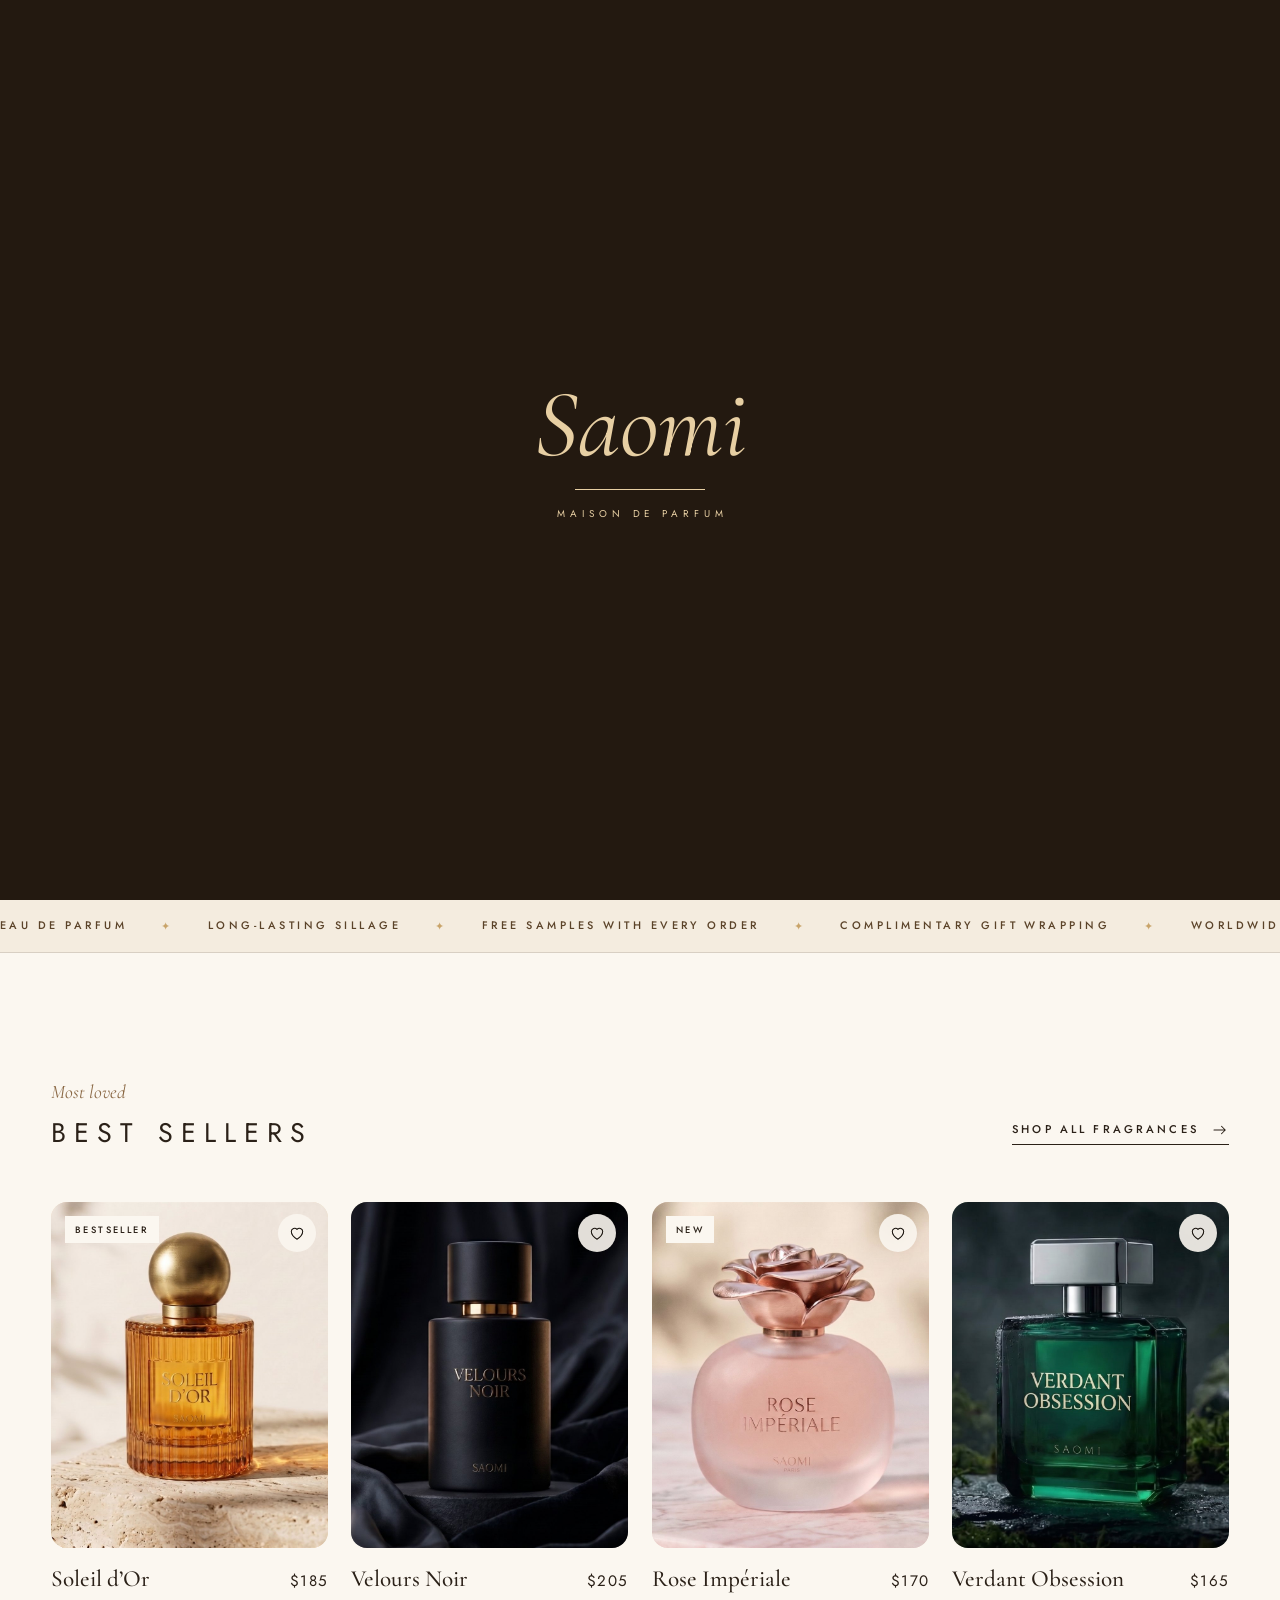
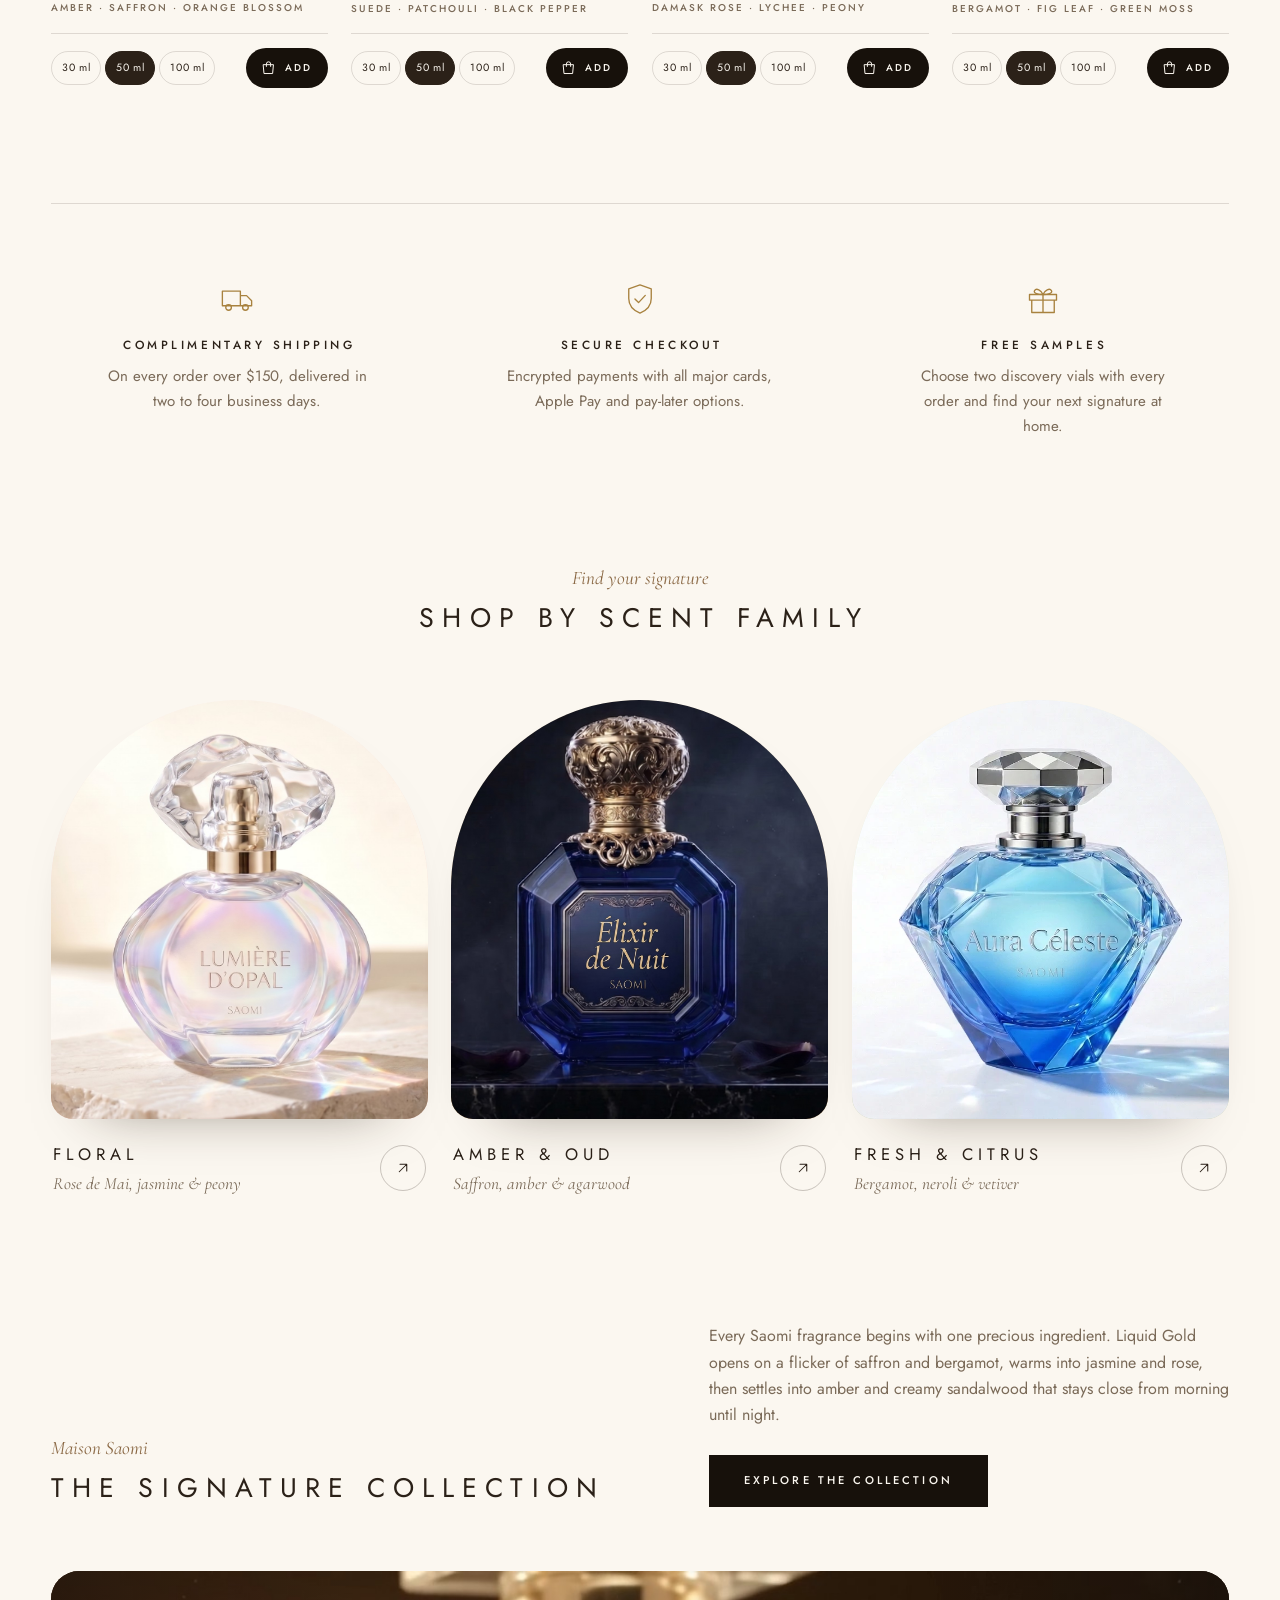
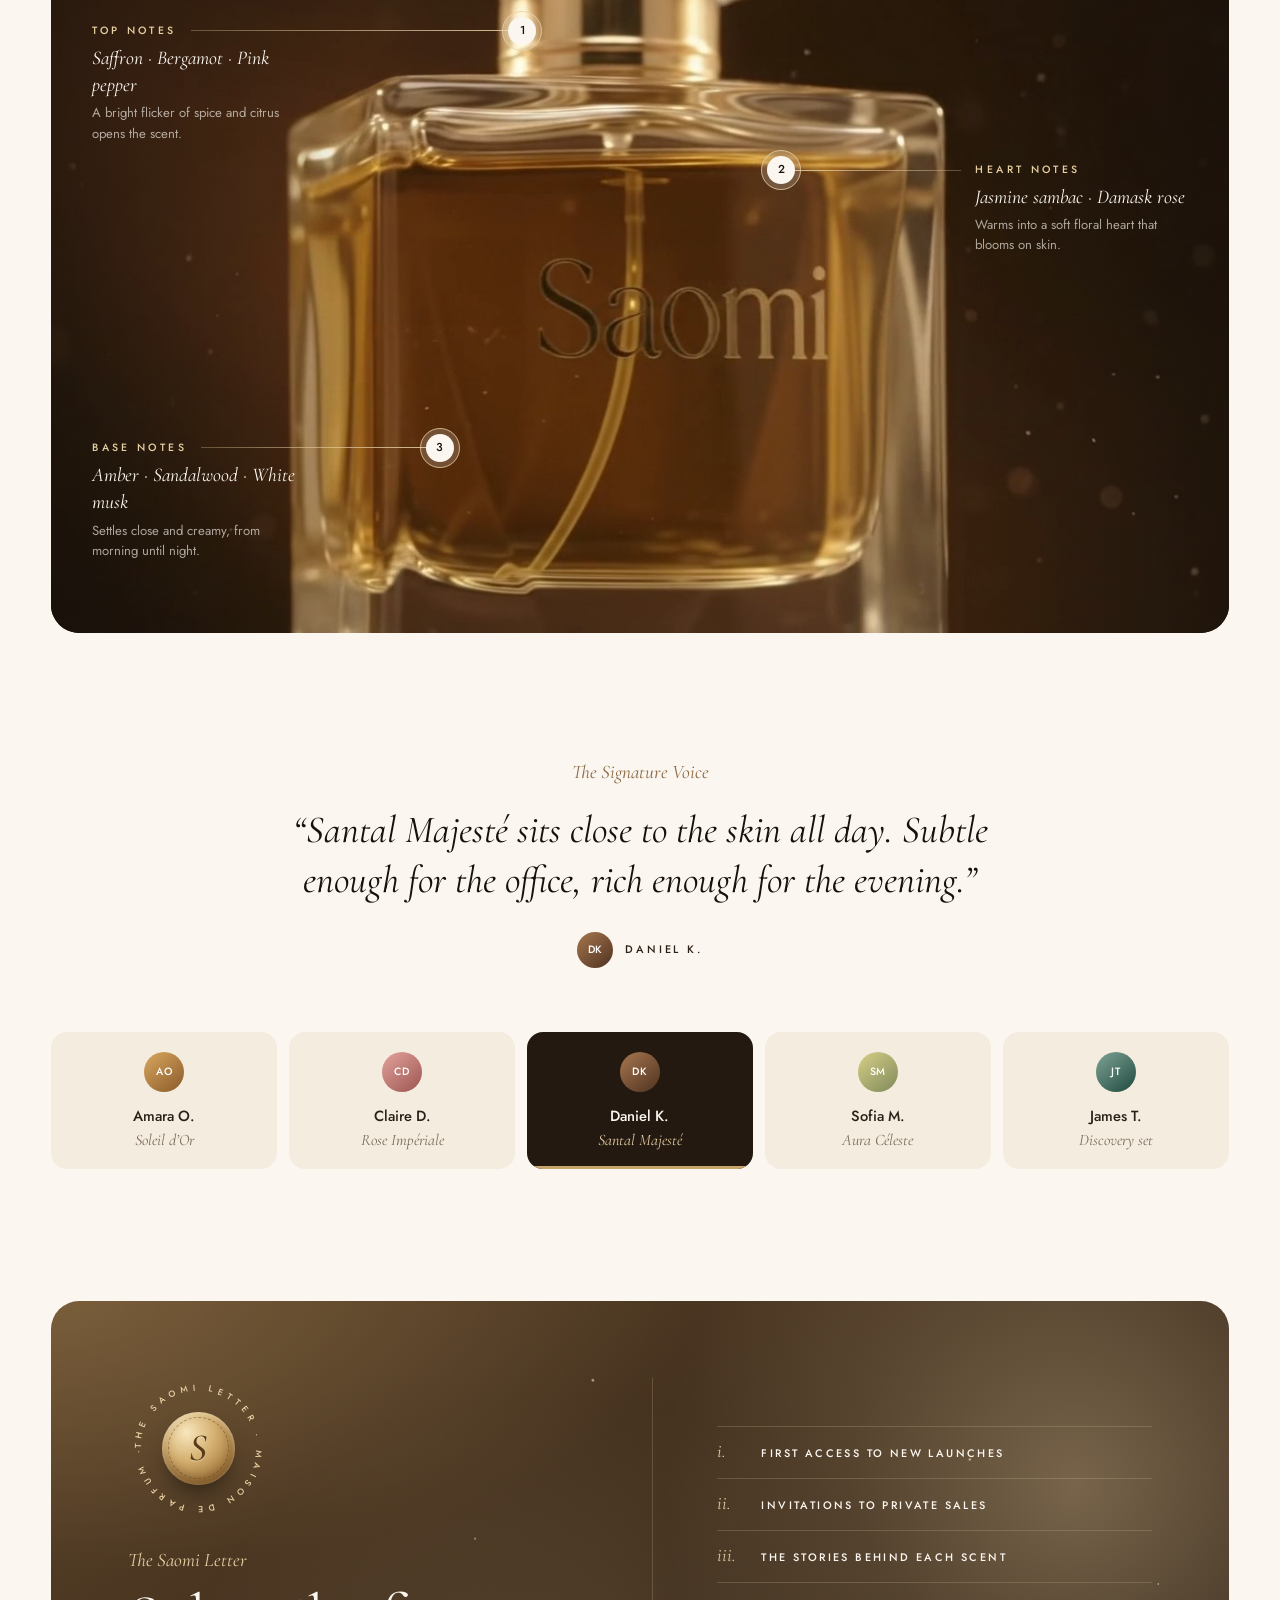
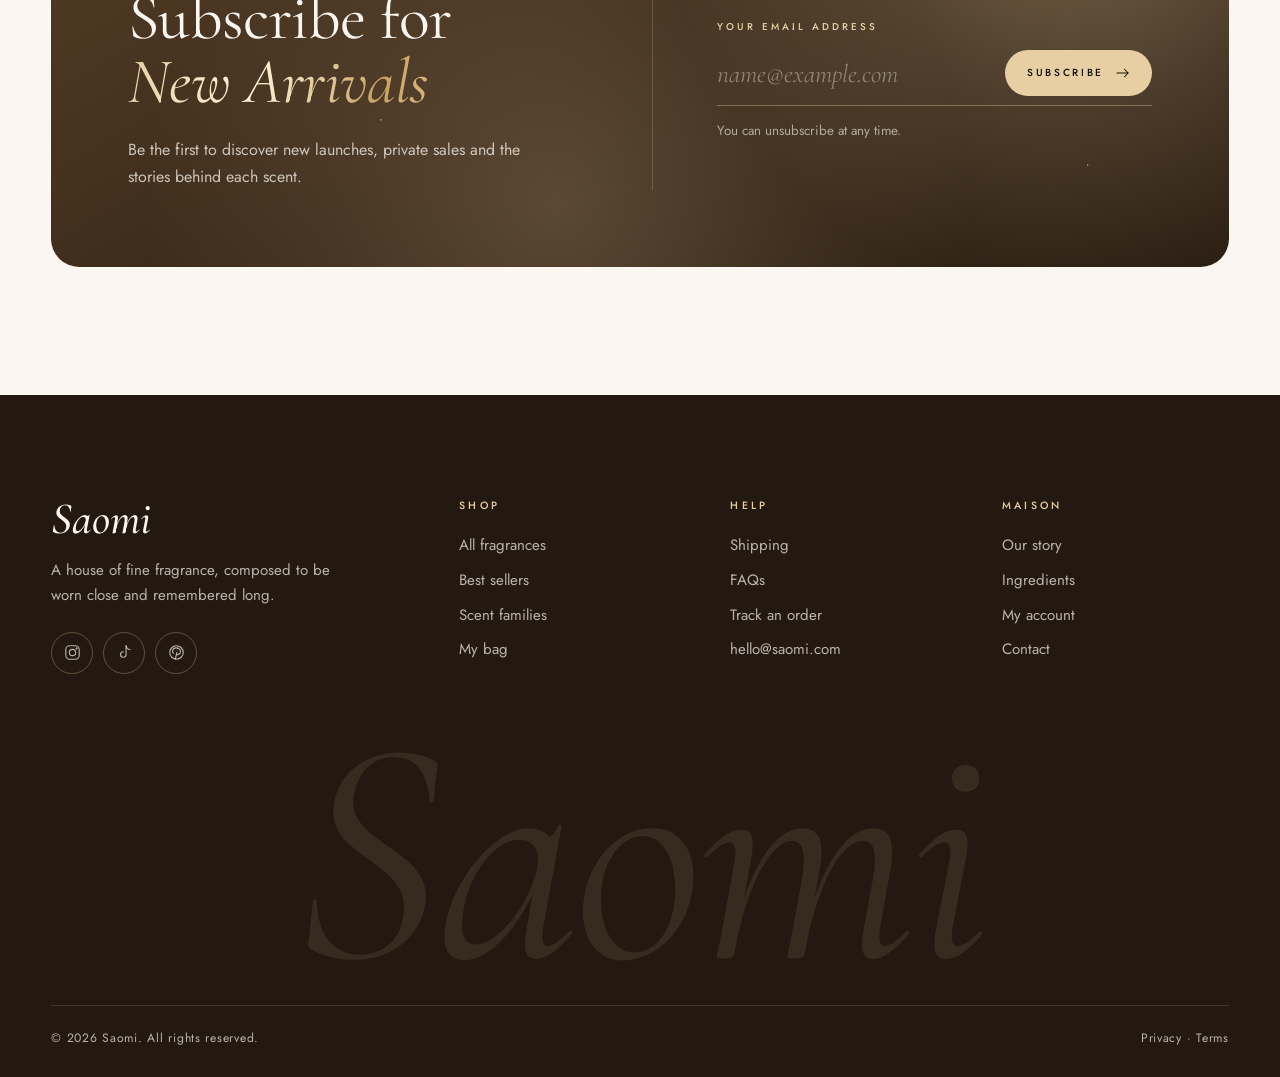
==== commit 60932696: "Make scrolling smoother on every screen size - Pause the decorative loops (sheen, glow, grain, marqu" ====
--- a/index.html
+++ b/index.html
@@ -173,7 +173,7 @@
           <ul class="products products--row" data-carousel-track data-stagger>
             <li class="product" data-slug="soleil-dor" data-family="amber" data-reveal>
               <div class="product__media" style="--liquid:#d9a85f">
-                <img class="product__photo" src="assets/img/products/soleil-dor.jpg" alt="Saomi Soleil d’Or, a ribbed amber glass bottle with a brushed-gold sphere cap on travertine" width="2000" height="1116" loading="lazy" decoding="async">
+                <img class="product__photo" src="assets/img/products/card/soleil-dor.jpg" alt="Saomi Soleil d’Or, a ribbed amber glass bottle with a brushed-gold sphere cap on travertine" width="880" height="1100" loading="lazy" decoding="async">
                 <span class="badge">Bestseller</span>
                 <button class="product__wish" type="button" aria-pressed="false" aria-label="Save Soleil d’Or to your wishlist" data-wish="Soleil d’Or"><svg viewBox="0 0 24 24" aria-hidden="true"><path d="M12 20.3s-7.6-4.6-7.6-10.5A4.3 4.3 0 0 1 12 7.2a4.3 4.3 0 0 1 7.6 2.6c0 5.9-7.6 10.5-7.6 10.5z"/></svg></button>
               </div>
@@ -196,7 +196,7 @@
             </li>
             <li class="product" data-slug="velours-noir" data-family="woody" data-reveal>
               <div class="product__media" style="--liquid:#3a302b">
-                <img class="product__photo" src="assets/img/products/velours-noir.jpg" alt="Saomi Velours Noir, a matte black bottle with a gold collar on black velvet" width="2000" height="1116" loading="lazy" decoding="async">
+                <img class="product__photo" src="assets/img/products/card/velours-noir.jpg" alt="Saomi Velours Noir, a matte black bottle with a gold collar on black velvet" width="880" height="1100" loading="lazy" decoding="async">
                 <button class="product__wish" type="button" aria-pressed="false" aria-label="Save Velours Noir to your wishlist" data-wish="Velours Noir"><svg viewBox="0 0 24 24" aria-hidden="true"><path d="M12 20.3s-7.6-4.6-7.6-10.5A4.3 4.3 0 0 1 12 7.2a4.3 4.3 0 0 1 7.6 2.6c0 5.9-7.6 10.5-7.6 10.5z"/></svg></button>
               </div>
               <div class="product__body">
@@ -218,7 +218,7 @@
             </li>
             <li class="product" data-slug="rose-imperiale" data-family="floral" data-reveal>
               <div class="product__media" style="--liquid:#e7aa9e">
-                <img class="product__photo" src="assets/img/products/rose-imperiale.jpg" alt="Saomi Rose Impériale, a frosted pink bottle with a rose-gold rose cap on pink marble" width="2000" height="1116" loading="lazy" decoding="async">
+                <img class="product__photo" src="assets/img/products/card/rose-imperiale.jpg" alt="Saomi Rose Impériale, a frosted pink bottle with a rose-gold rose cap on pink marble" width="880" height="1100" loading="lazy" decoding="async">
                 <span class="badge">New</span>
                 <button class="product__wish" type="button" aria-pressed="false" aria-label="Save Rose Impériale to your wishlist" data-wish="Rose Impériale"><svg viewBox="0 0 24 24" aria-hidden="true"><path d="M12 20.3s-7.6-4.6-7.6-10.5A4.3 4.3 0 0 1 12 7.2a4.3 4.3 0 0 1 7.6 2.6c0 5.9-7.6 10.5-7.6 10.5z"/></svg></button>
               </div>
@@ -241,7 +241,7 @@
             </li>
             <li class="product" data-slug="verdant-obsession" data-family="fresh" data-reveal>
               <div class="product__media" style="--liquid:#3f8a5c">
-                <img class="product__photo" src="assets/img/products/verdant-obsession.jpg" alt="Saomi Verdant Obsession, an emerald glass bottle with a silver cap among wet moss" width="2000" height="1116" loading="lazy" decoding="async">
+                <img class="product__photo" src="assets/img/products/card/verdant-obsession.jpg" alt="Saomi Verdant Obsession, an emerald glass bottle with a silver cap among wet moss" width="880" height="1100" loading="lazy" decoding="async">
                 <button class="product__wish" type="button" aria-pressed="false" aria-label="Save Verdant Obsession to your wishlist" data-wish="Verdant Obsession"><svg viewBox="0 0 24 24" aria-hidden="true"><path d="M12 20.3s-7.6-4.6-7.6-10.5A4.3 4.3 0 0 1 12 7.2a4.3 4.3 0 0 1 7.6 2.6c0 5.9-7.6 10.5-7.6 10.5z"/></svg></button>
               </div>
               <div class="product__body">
--- a/css/styles.css
+++ b/css/styles.css
@@ -258,9 +258,8 @@
 }
 .is-scrolled .header,
 .has-solid-header .header {
-  background: rgba(251, 247, 240, .86);
-  -webkit-backdrop-filter: saturate(1.5) blur(16px);
-  backdrop-filter: saturate(1.5) blur(16px);
+  /* Solid rather than frosted: a blurred backdrop has to be recalculated on every scroll frame. */
+  background: rgba(251, 247, 240, .97);
   color: var(--text);
   box-shadow: 0 1px 0 var(--line);
 }
@@ -826,9 +825,7 @@
   width: 38px; height: 38px;
   display: grid; place-items: center;
   border-radius: 50%;
-  background: rgba(251, 247, 240, .8);
-  -webkit-backdrop-filter: blur(8px);
-  backdrop-filter: blur(8px);
+  background: rgba(251, 247, 240, .9);
   color: var(--ink);
   transition: background-color .3s ease;
 }
@@ -1053,6 +1050,23 @@
 
 .spotlight { padding-top: 0; }
 
+/* Collection page: the range photographed side by side, shown whole at every width */
+.lineup { padding-top: 0; }
+.lineup__stage {
+  overflow: hidden;
+  border-radius: clamp(20px, 2.2vw, 32px);
+  background: var(--espresso);
+}
+.lineup__stage img {
+  width: 100%; height: auto;
+  aspect-ratio: 1376 / 768;
+  object-fit: cover;
+  transition: transform 1.4s var(--ease-out);
+}
+@media (hover: hover) {
+  .lineup__stage:hover img { transform: scale(1.03); }
+}
+
 .spotlight__stage {
   position: relative;
   overflow: hidden;
@@ -1336,8 +1350,8 @@
   position: absolute;
   width: 70%; aspect-ratio: 1;
   border-radius: 50%;
-  background: radial-gradient(closest-side, rgba(231, 207, 163, .42), transparent);
-  filter: blur(40px);
+  /* Soft gradient instead of a live blur filter, which was redrawn on every frame. */
+  background: radial-gradient(closest-side, rgba(231, 207, 163, .36), rgba(231, 207, 163, .14) 55%, transparent);
   animation: mist 18s ease-in-out infinite alternate;
 }
 .letter__mist::before { right: -22%; top: -40%; }
@@ -2351,6 +2365,14 @@
 }
 .js [data-reveal="clip"].is-in > * { clip-path: inset(0 0 0 0); scale: 1; }
 
+/* Decorative loops pause while their section is off screen (set by js/main.js). */
+.is-offscreen,
+.is-offscreen *,
+.is-offscreen *::before,
+.is-offscreen *::after,
+.is-offscreen::before,
+.is-offscreen::after { animation-play-state: paused !important; }
+
 /* ---------- Reduced motion ---------- */
 
 @media (prefers-reduced-motion: reduce) {
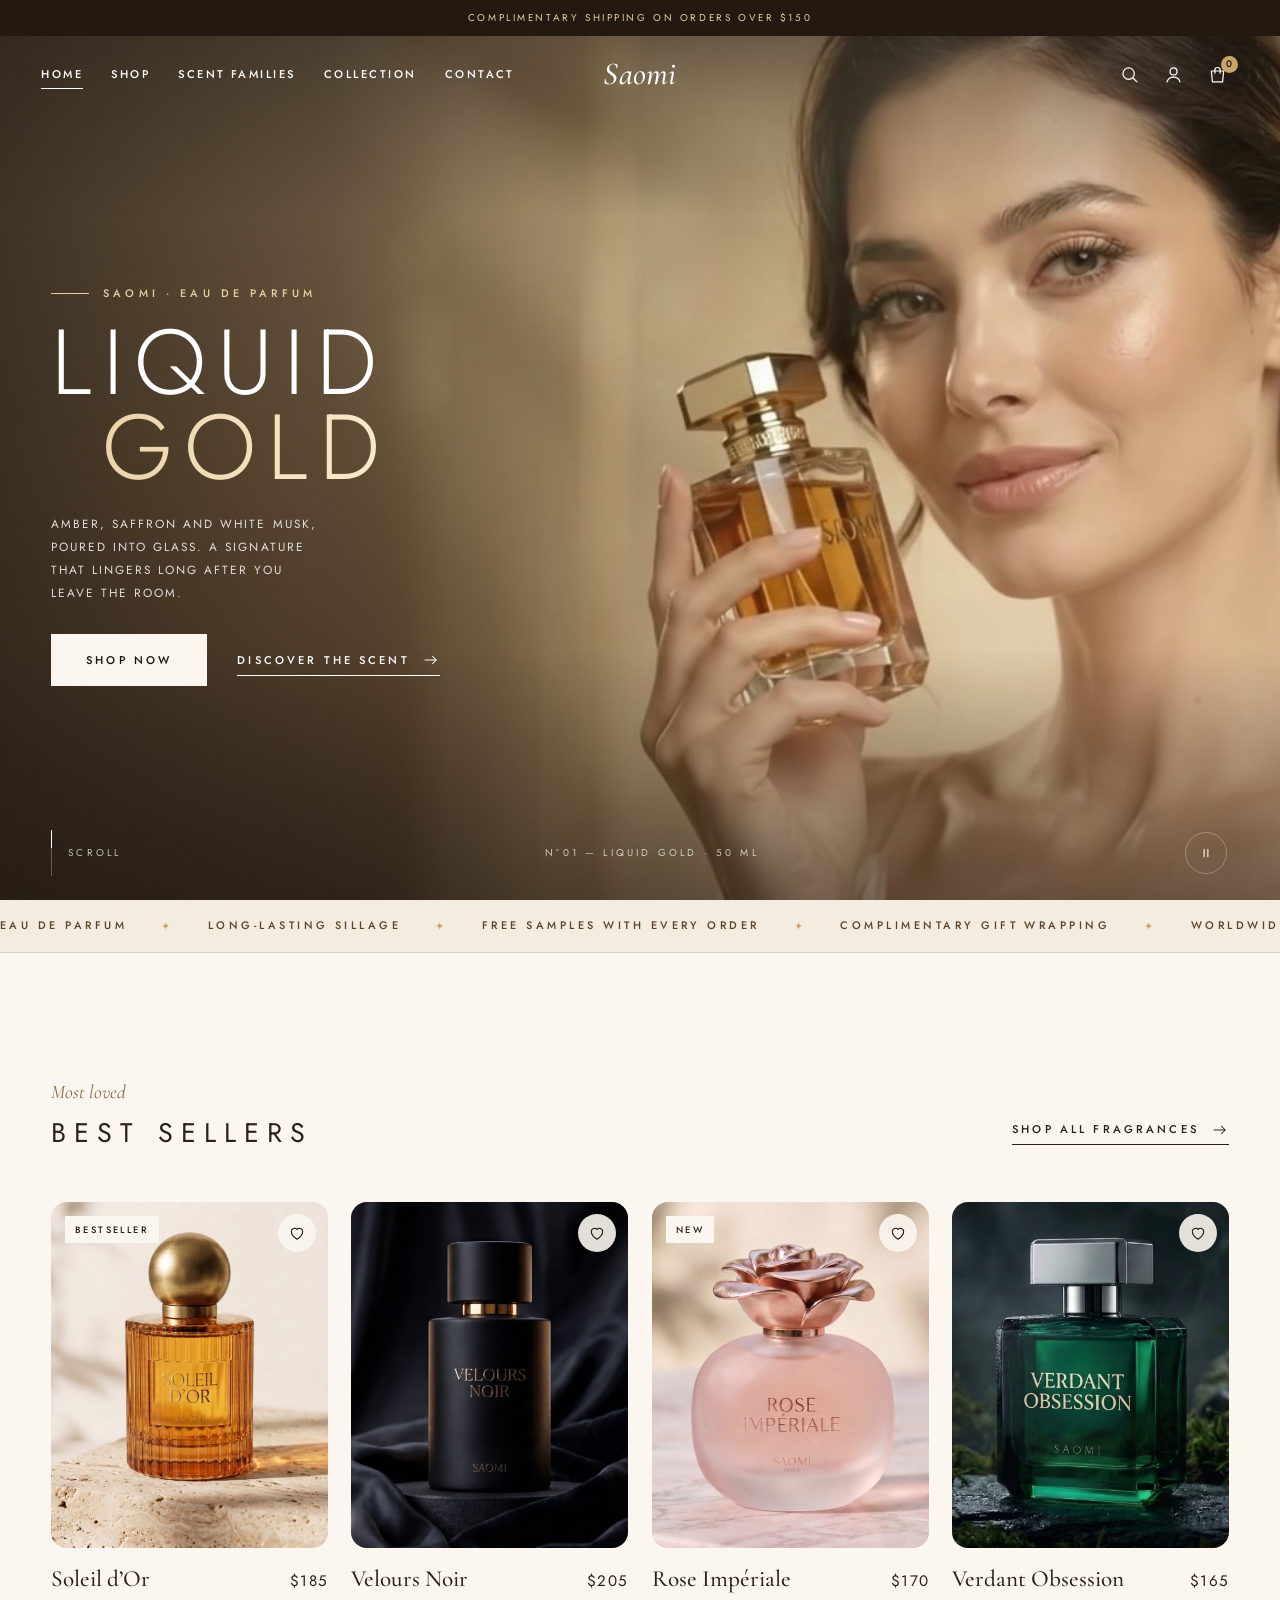
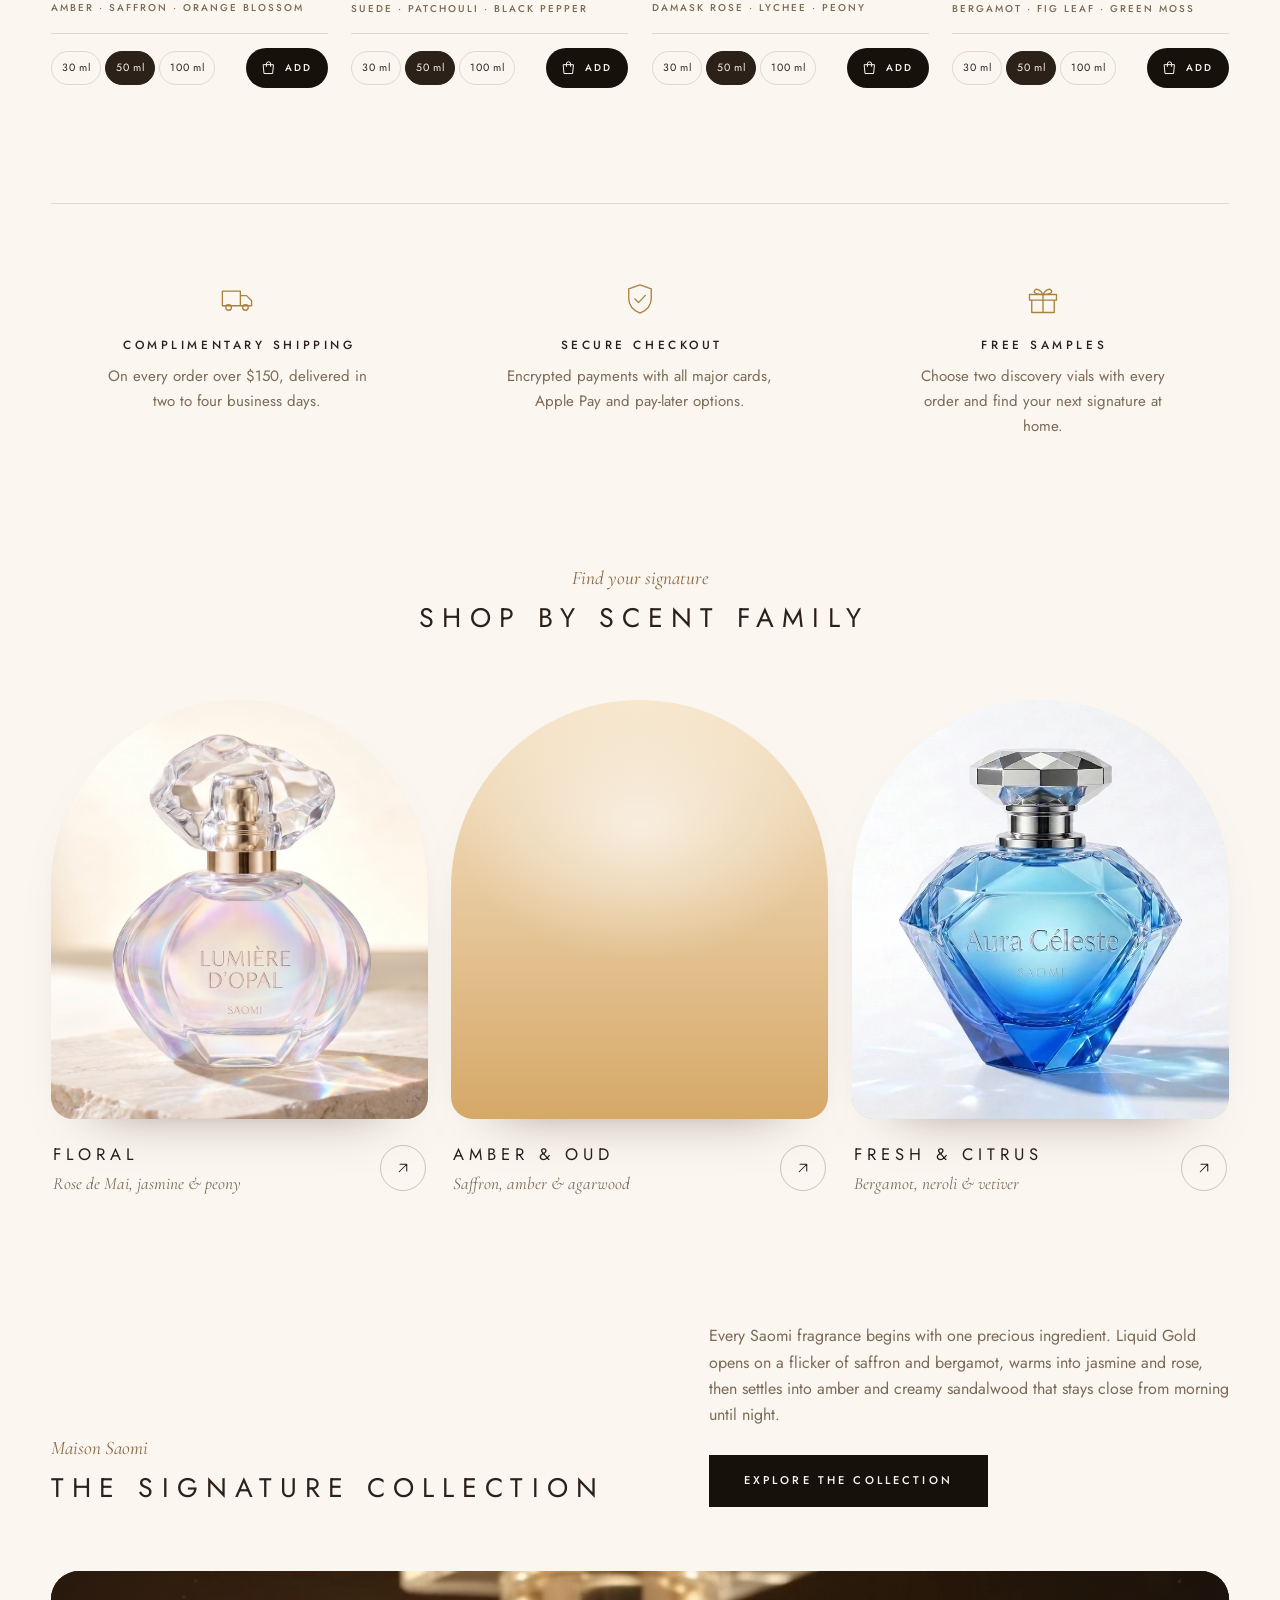
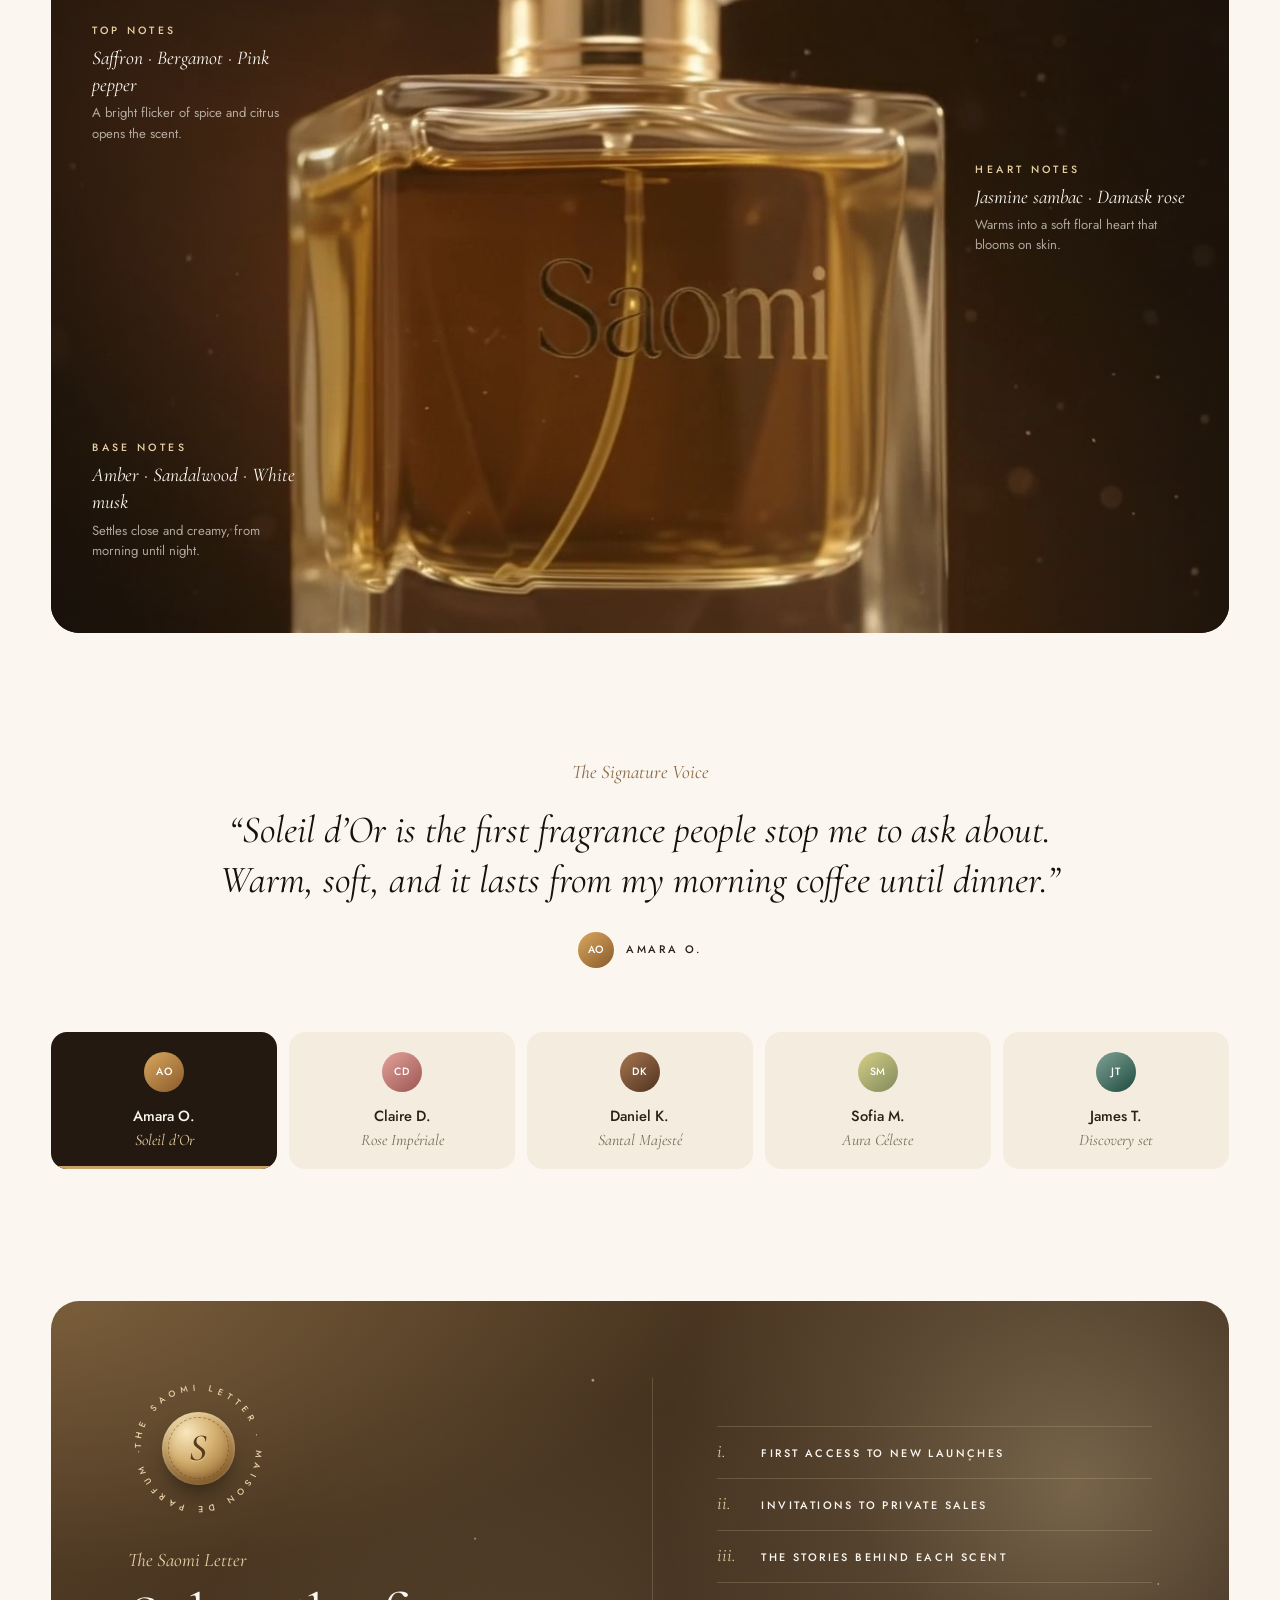
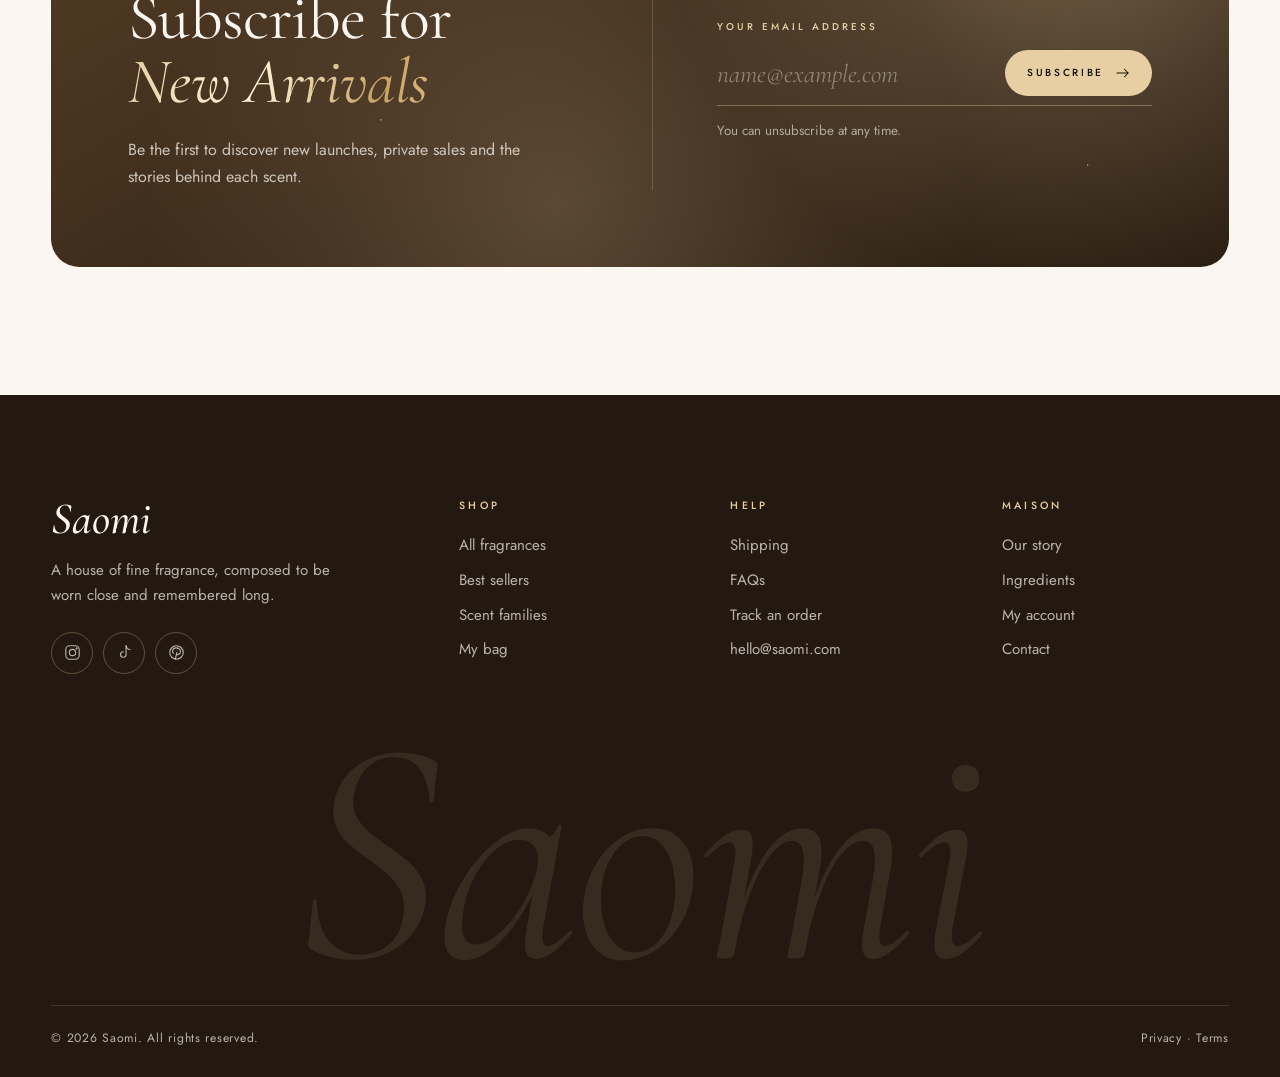
==== commit d83a3df2: "New hero video, film in the notes section, and steadier cards - Hero plays the new video (woman hold" ====
--- a/index.html
+++ b/index.html
@@ -305,7 +305,7 @@
 
         <ul class="families__grid" data-stagger>
           <li data-reveal>
-            <a class="family-card" href="shop.html?family=floral" data-tilt style="--c1:#fbefeb;--c2:#e9bfb6;--liquid:#e7a69c">
+            <a class="family-card" href="shop.html?family=floral" style="--c1:#fbefeb;--c2:#e9bfb6;--liquid:#e7a69c">
               <span class="family-card__media">
                 <img class="family-card__photo" src="assets/img/products/lumiere-dopal.jpg" alt="" width="2000" height="1116" loading="lazy" decoding="async">
               </span>
@@ -319,7 +319,7 @@
             </a>
           </li>
           <li data-reveal>
-            <a class="family-card" href="shop.html?family=amber" data-tilt style="--c1:#f6e6cc;--c2:#d6a868;--liquid:#c98a3a">
+            <a class="family-card" href="shop.html?family=amber" style="--c1:#f6e6cc;--c2:#d6a868;--liquid:#c98a3a">
               <span class="family-card__media">
                 <img class="family-card__photo" src="assets/img/products/elixir-de-nuit.jpg" alt="" width="2000" height="1493" loading="lazy" decoding="async">
               </span>
@@ -333,7 +333,7 @@
             </a>
           </li>
           <li data-reveal>
-            <a class="family-card" href="shop.html?family=fresh" data-tilt style="--c1:#f1f3e4;--c2:#c3cfab;--liquid:#e3d17a">
+            <a class="family-card" href="shop.html?family=fresh" style="--c1:#f1f3e4;--c2:#c3cfab;--liquid:#e3d17a">
               <span class="family-card__media">
                 <img class="family-card__photo" src="assets/img/products/aura-celeste.webp" alt="" width="1376" height="768" loading="lazy" decoding="async">
               </span>
@@ -364,12 +364,9 @@
           </div>
         </header>
 
-        <figure class="spotlight__stage" data-reveal>
+        <figure class="spotlight__stage spotlight__stage--film" data-reveal>
           <div class="spotlight__media">
-            <img src="assets/img/spotlight.jpg" alt="Close-up of a Saomi Liquid Gold bottle, amber liquid behind glass engraved with the Saomi name" width="1280" height="720" loading="lazy">
-            <span class="hotspot" style="--ix:.40;--iy:.09" aria-hidden="true">1</span>
-            <span class="hotspot" style="--ix:.62;--iy:.30" aria-hidden="true">2</span>
-            <span class="hotspot" style="--ix:.33;--iy:.72" aria-hidden="true">3</span>
+            <video poster="assets/img/spotlight.jpg" data-src="assets/video/signature.mp4" muted loop playsinline preload="none" width="1280" height="720" aria-label="Saomi film: the bottle in close-up, then a woman sprays the fragrance at her neck" data-film></video>
           </div>
           <ol class="callouts" aria-label="Liquid Gold fragrance notes">
             <li class="callout callout--left" style="--ix:.40;--iy:.09">
--- a/css/styles.css
+++ b/css/styles.css
@@ -414,7 +414,7 @@
   position: absolute; inset: 0;
   width: 100%; height: 100%;
   object-fit: cover;
-  object-position: 43% 40%;
+  object-position: 60% 40%; /* phones and tablets: keeps her face and the bottle in frame */
   opacity: 0;
   transition: opacity 1.2s linear;
 }
@@ -774,8 +774,8 @@
   display: flex; flex-direction: column;
 }
 .product[hidden] { display: none; }
-/* Cards fade in place rather than sliding, so the grid stays put while it appears. */
-.js .product[data-reveal] { transform: none; }
+/* Product cards are simply there: no slide, no fade, no staggered pop-in while scrolling. */
+.js .product[data-reveal] { opacity: 1; transform: none; transition: none; }
 .product.is-entering { animation: card-in .6s var(--ease-out) both; animation-delay: calc(var(--n, 0) * 60ms); }
 @keyframes card-in { from { opacity: 0; } }
 
@@ -798,17 +798,12 @@
   background: color-mix(in oklab, var(--liquid), #fbf7f0 70%);
 }
 
-/* Every bottle sits in the middle of its photo, so a centred crop keeps it whole. */
+/* Card photos are already cut to 4:5. They hold still: no zoom on hover. */
 .product__photo {
   position: absolute; inset: 0;
   width: 100%; height: 100%;
   object-fit: cover;
   object-position: 50% 50%;
-  transition: transform 1.2s var(--ease-out);
-}
-
-@media (hover: hover) {
-  .product:hover .product__photo { transform: scale(1.05); }
 }
 
 .badge {
@@ -998,9 +993,10 @@
   position: absolute; inset: 0;
   width: 100%; height: 100%;
   object-fit: cover;
-  transition: transform 1.2s var(--ease-out);
-}
-.family-card:hover .family-card__photo { transform: scale(1.05); }
+}
+/* Family cards fade in where they are rather than sliding up. */
+.js .families__grid > li[data-reveal],
+.js .family-row[data-reveal] { transform: none; }
 .family-card__media::after {
   content: "";
   position: absolute; inset: 0;
@@ -1083,7 +1079,8 @@
   position: relative;
   aspect-ratio: 4 / 5;
 }
-.spotlight__media img {
+.spotlight__media img,
+.spotlight__media video {
   position: absolute; inset: 0;
   width: 100%; height: 100%;
   object-fit: cover;
@@ -1125,6 +1122,10 @@
   display: grid; gap: 10px;
   padding: 10px;
 }
+/* Over the moving film there are no fixed points to aim at, so the notes sit at the edges
+   without hotspot dots or connector lines. */
+.spotlight__stage--film .callout__title::before,
+.spotlight__stage--film .callout__title::after { display: none; }
 .callout {
   position: relative;
   display: grid; grid-template-columns: 28px 1fr; column-gap: 14px;
